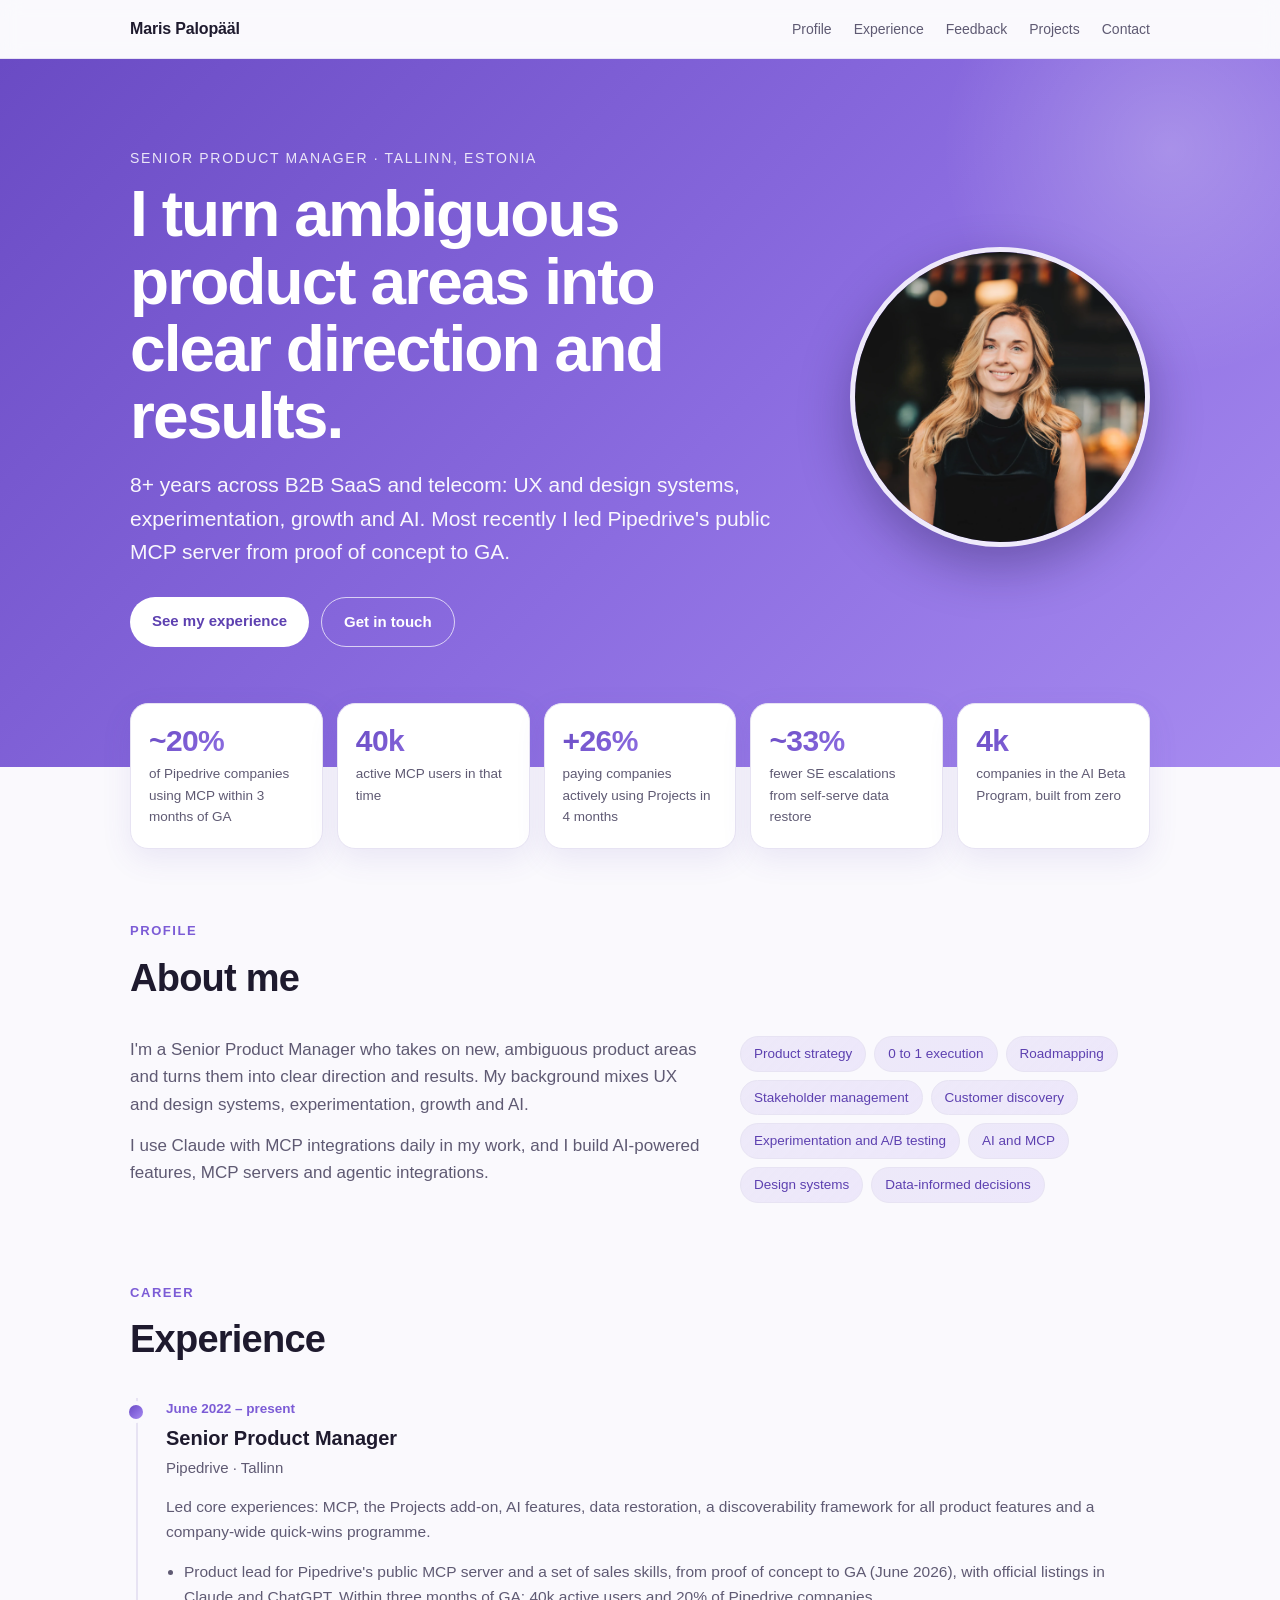
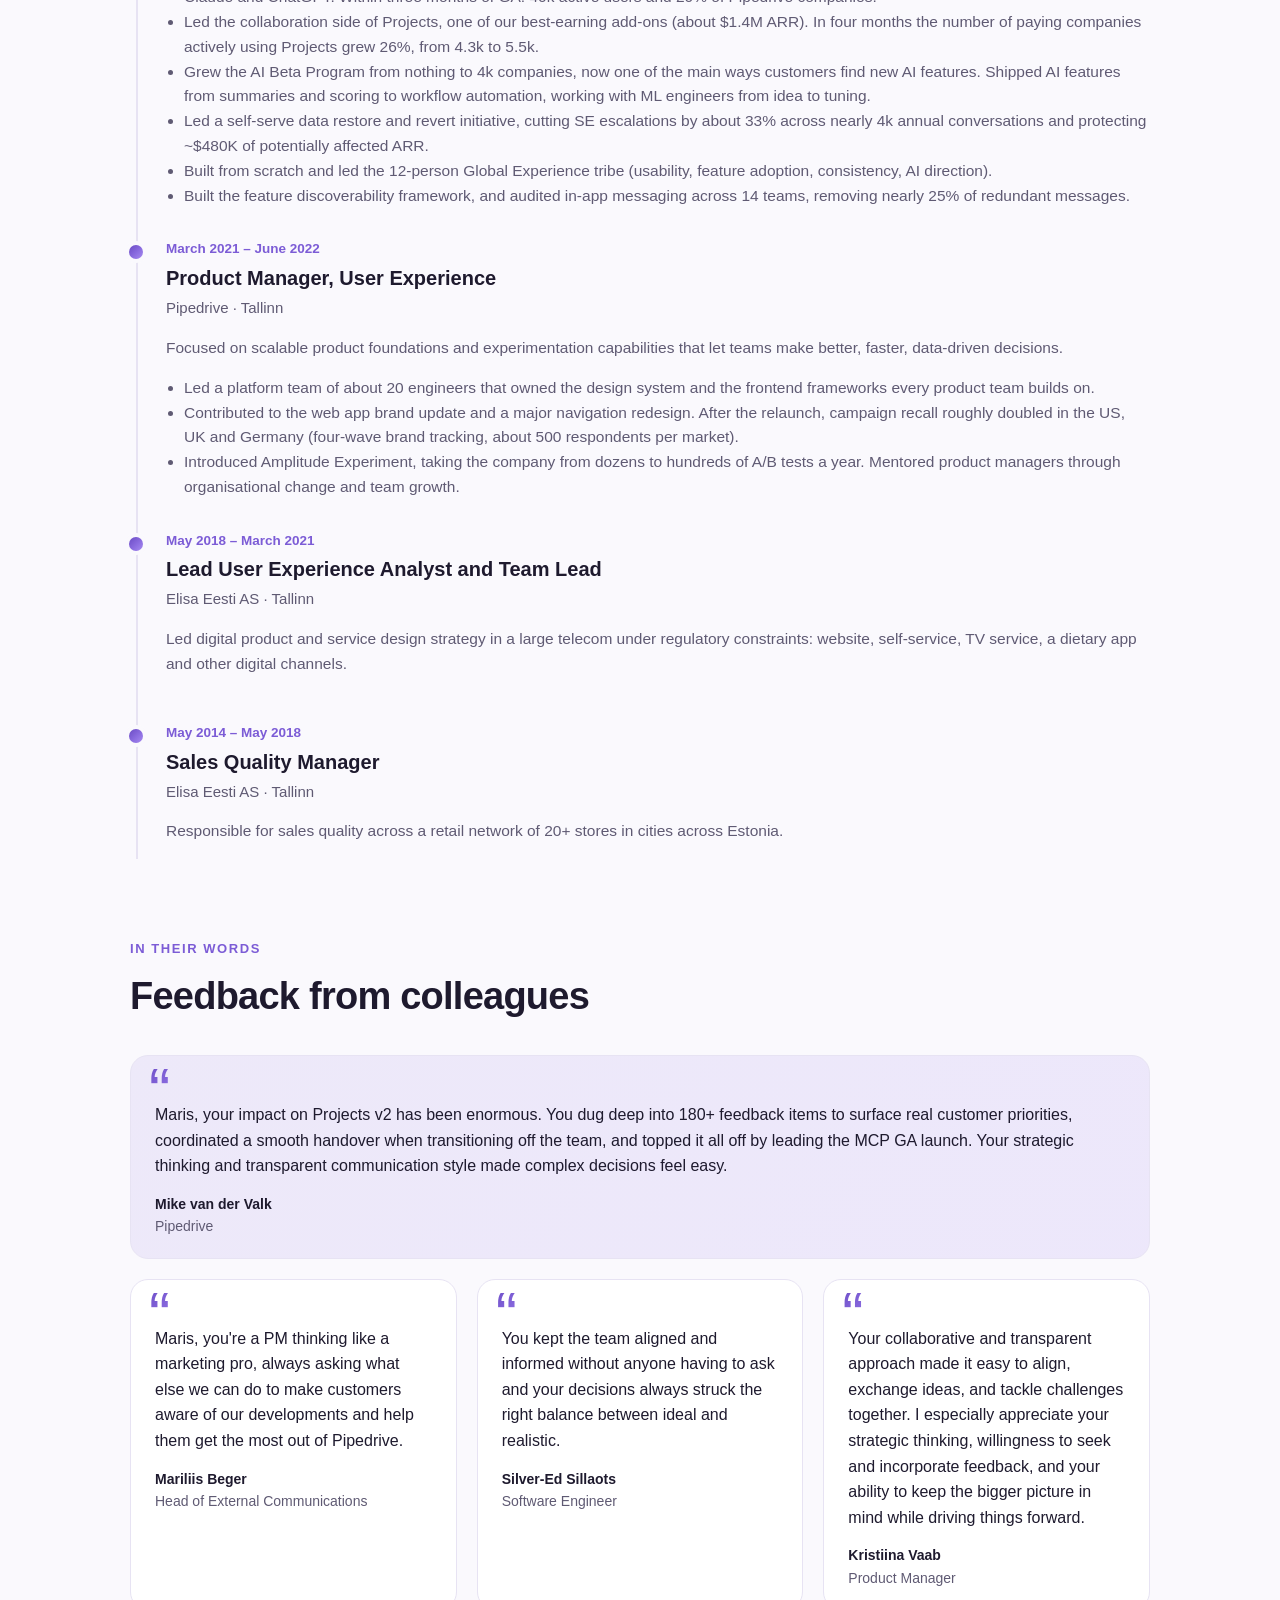
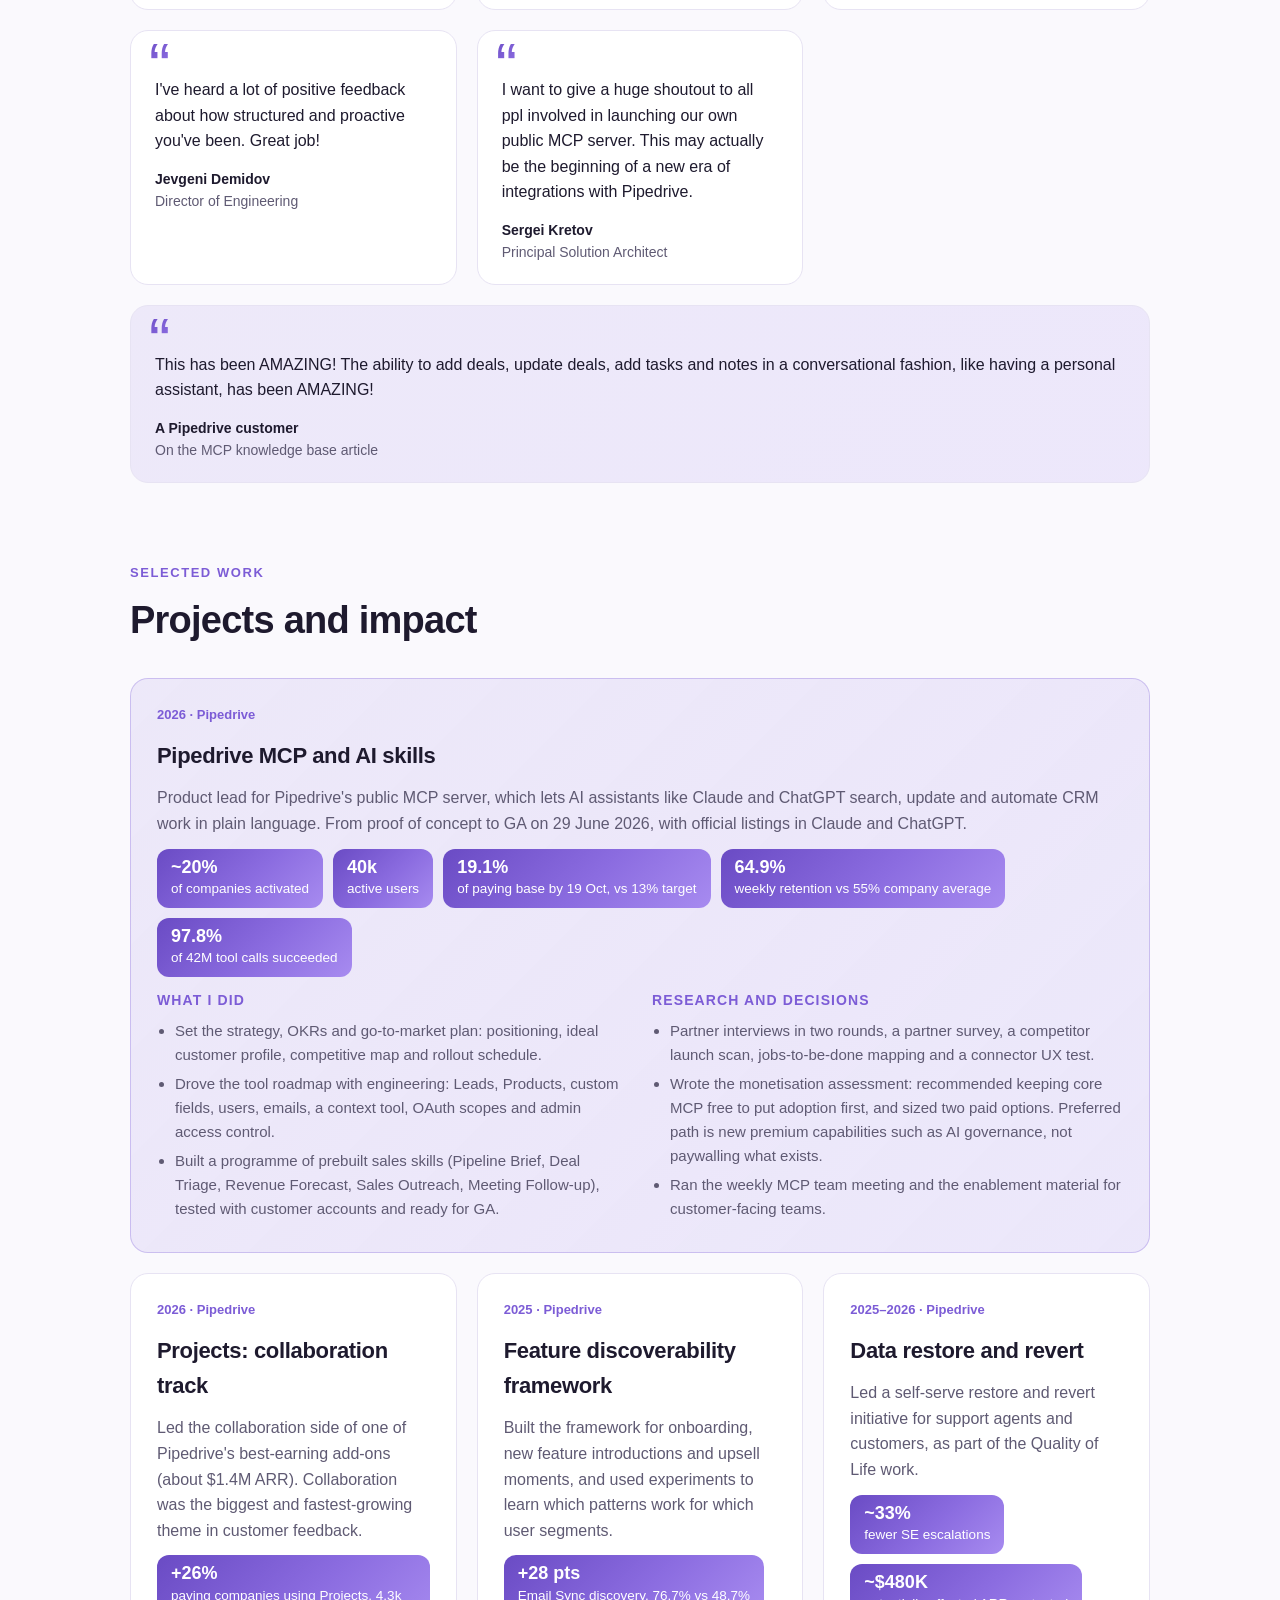
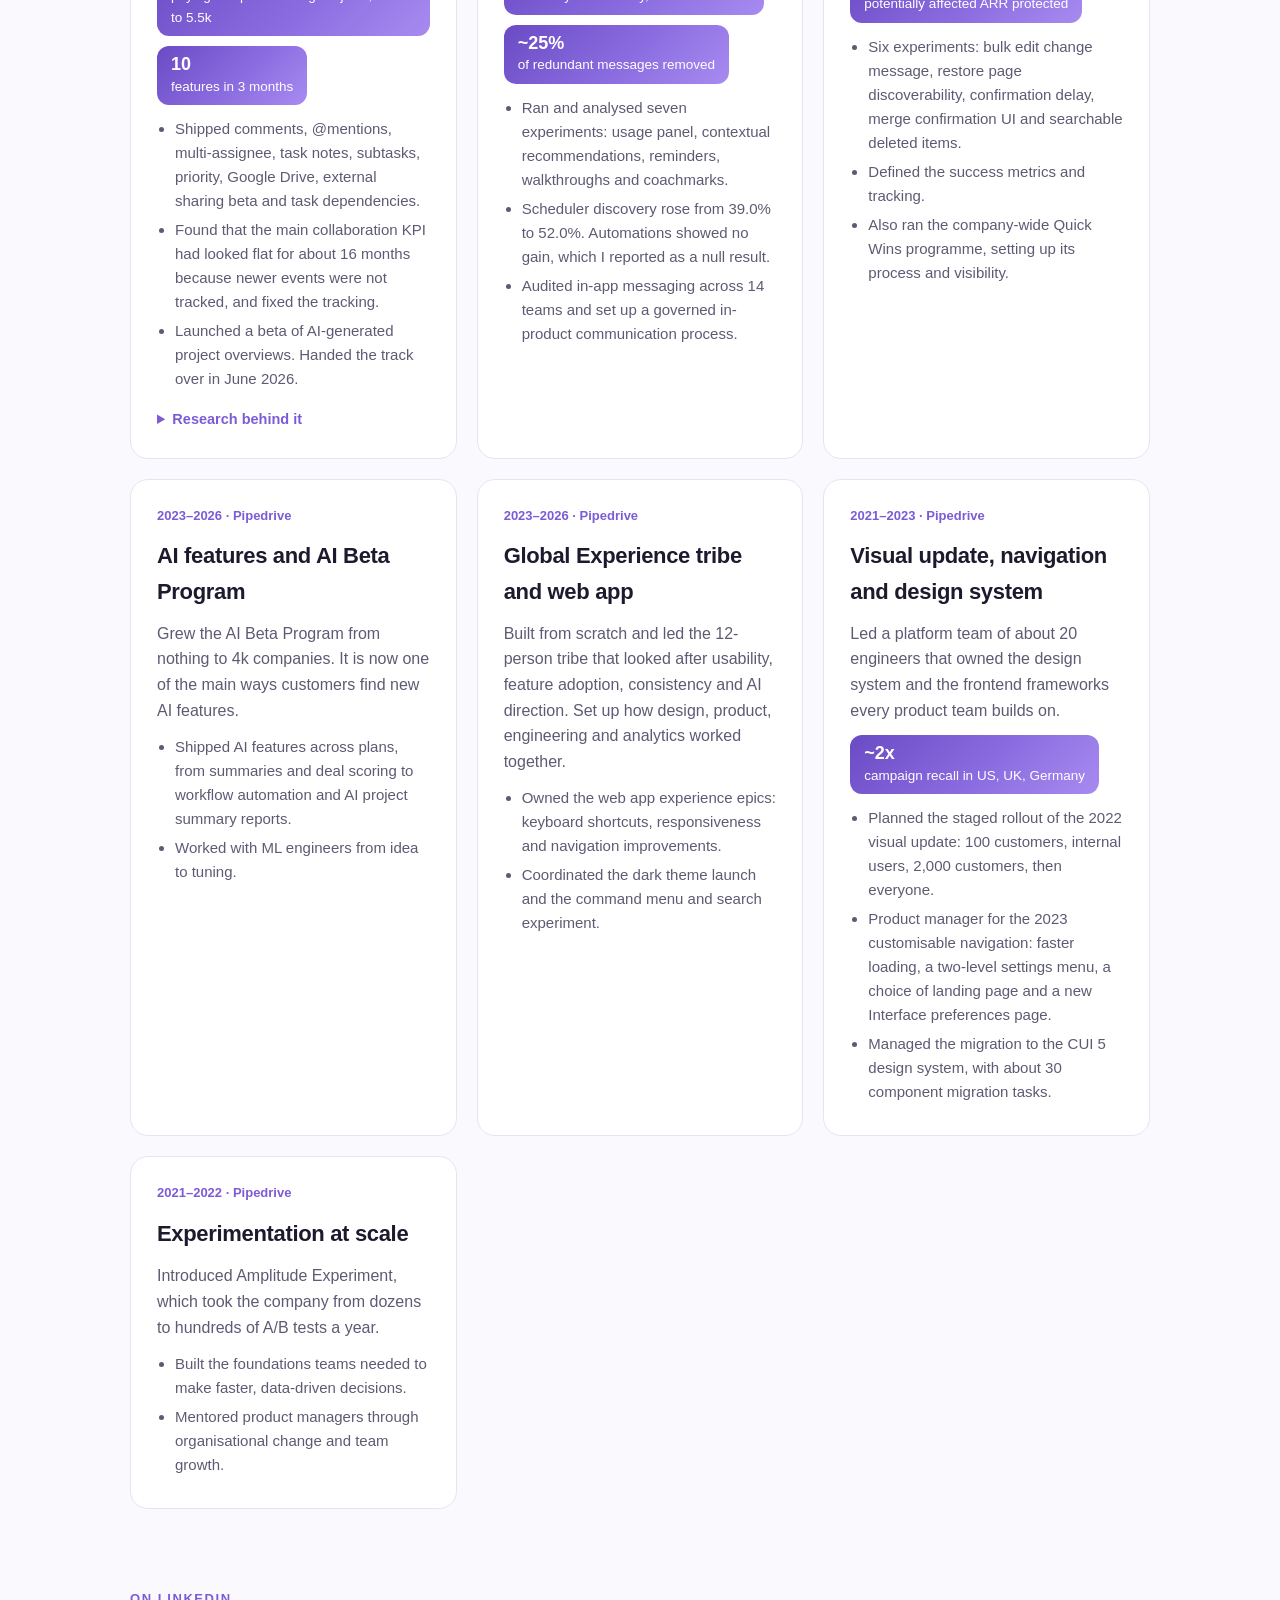
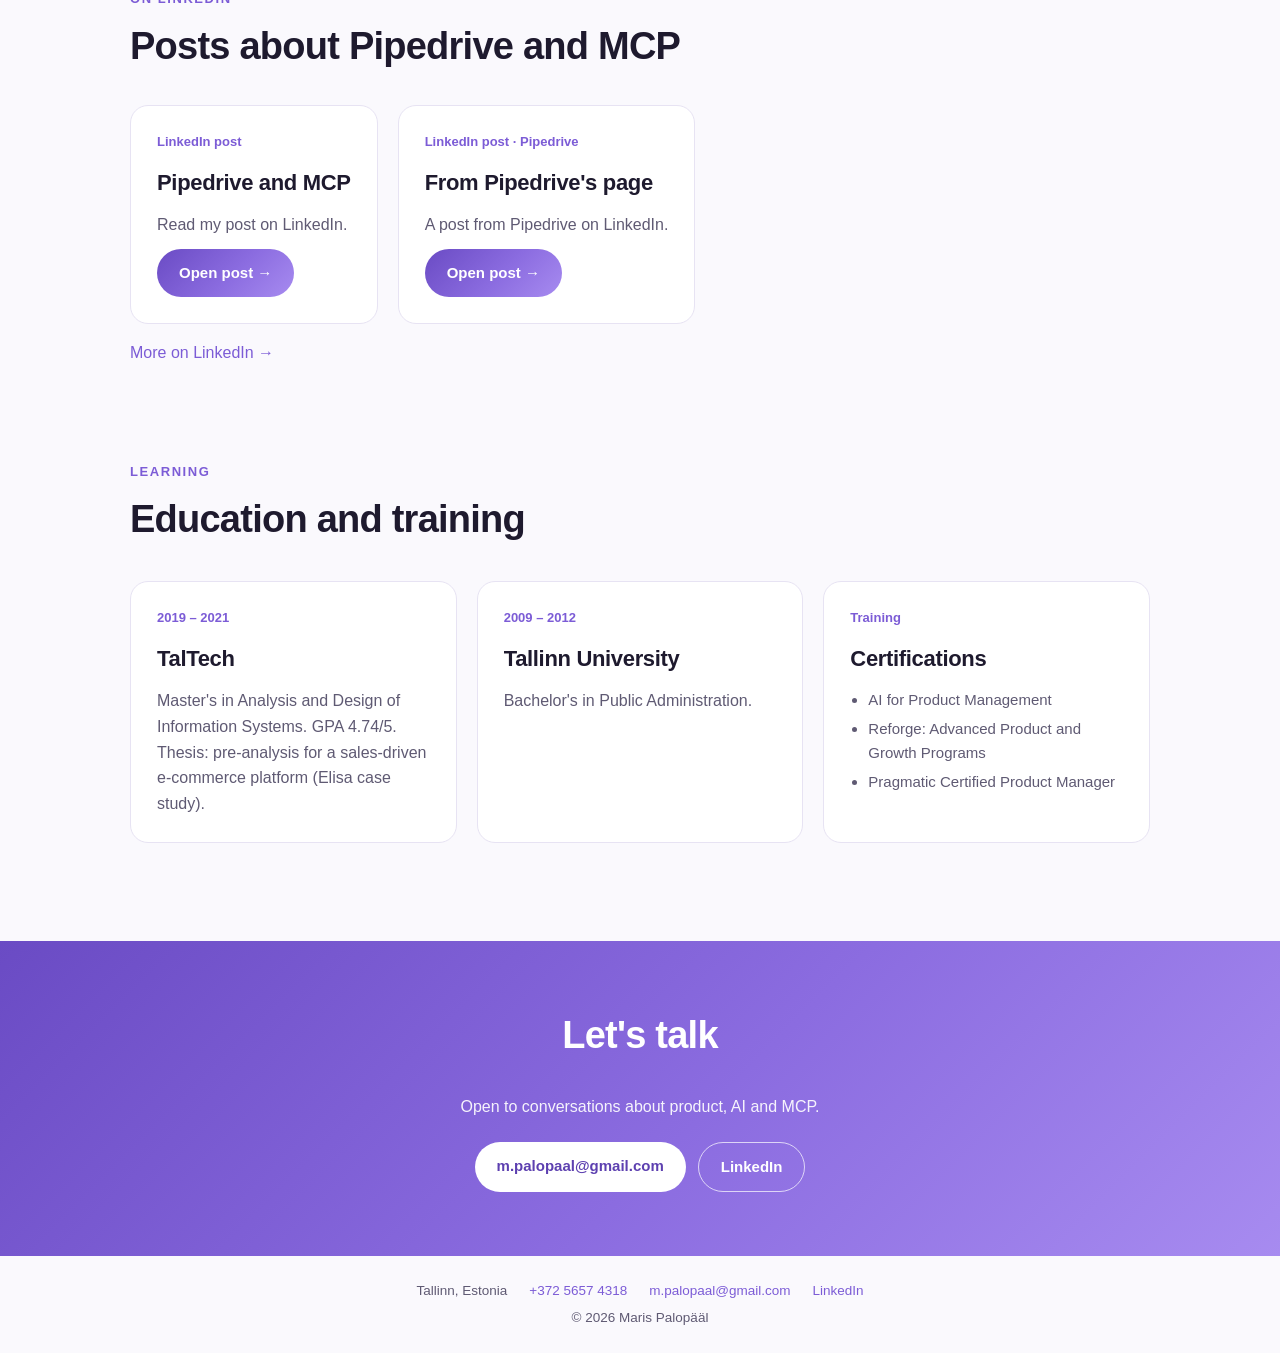
==== index.html @ 7db76340 "Add Pipedrive LinkedIn post card Co-Authored-By: Claude Sonnet 5.5 <noreply@anthropic.com>" ====
<!doctype html>
<html lang="en">
<head>
<meta charset="utf-8">
<meta name="viewport" content="width=device-width, initial-scale=1">
<title>Maris Palopääl · Senior Product Manager</title>
<meta name="description" content="Senior Product Manager with 8+ years in B2B SaaS and telecom. Led Pipedrive's public MCP server from proof of concept to GA.">
<link rel="stylesheet" href="styles.css">
</head>
<body>

<nav class="nav">
  <div class="wrap">
    <a class="brand" href="#top">Maris Palopääl</a>
    <ul>
      <li><a href="#profile">Profile</a></li>
      <li><a href="#experience">Experience</a></li>
      <li><a href="#feedback">Feedback</a></li>
      <li><a href="#projects">Projects</a></li>
      <li><a href="#contact">Contact</a></li>
    </ul>
  </div>
</nav>

<header class="hero" id="top">
  <div class="wrap hero-grid">
    <div>
      <div class="eyebrow">Senior Product Manager · Tallinn, Estonia</div>
      <h1>I turn ambiguous product areas into clear direction and results.</h1>
      <p class="lead">8+ years across B2B SaaS and telecom: UX and design systems, experimentation, growth and AI. Most recently I led Pipedrive's public MCP server from proof of concept to GA.</p>
      <div class="btns">
        <a class="btn" href="#experience">See my experience</a>
        <a class="btn ghost" href="#contact">Get in touch</a>
      </div>
    </div>
    <img class="portrait" src="assets/maris.webp" alt="Portrait of Maris Palopääl" width="300" height="300">
  </div>
</header>

<main class="wrap">

  <div class="stats">
    <div class="stat"><b>~20%</b><span>of Pipedrive companies using MCP within 3 months of GA</span></div>
    <div class="stat"><b>40k</b><span>active MCP users in that time</span></div>
    <div class="stat"><b>+26%</b><span>paying companies actively using Projects in 4 months</span></div>
    <div class="stat"><b>~33%</b><span>fewer SE escalations from self-serve data restore</span></div>
    <div class="stat"><b>4k</b><span>companies in the AI Beta Program, built from zero</span></div>
  </div>





  <section id="profile">
    <div class="kicker">Profile</div>
    <h2>About me</h2>
    <div class="about">
      <div>
        <p>I'm a Senior Product Manager who takes on new, ambiguous product areas and turns them into clear direction and results. My background mixes UX and design systems, experimentation, growth and AI.</p>
        <p>I use Claude with MCP integrations daily in my work, and I build AI-powered features, MCP servers and agentic integrations.</p>
      </div>
      <div class="chips">
        <span class="chip">Product strategy</span>
        <span class="chip">0 to 1 execution</span>
        <span class="chip">Roadmapping</span>
        <span class="chip">Stakeholder management</span>
        <span class="chip">Customer discovery</span>
        <span class="chip">Experimentation and A/B testing</span>
        <span class="chip">AI and MCP</span>
        <span class="chip">Design systems</span>
        <span class="chip">Data-informed decisions</span>
      </div>
    </div>
  </section>

  <section id="experience">
    <div class="kicker">Career</div>
    <h2>Experience</h2>
    <div class="timeline">

      <div class="job">
        <div class="when">June 2022 – present</div>
        <h3>Senior Product Manager</h3>
        <div class="org">Pipedrive · Tallinn</div>
        <p>Led core experiences: MCP, the Projects add-on, AI features, data restoration, a discoverability framework for all product features and a company-wide quick-wins programme.</p>
        <ul>
          <li>Product lead for Pipedrive's public MCP server and a set of sales skills, from proof of concept to GA (June 2026), with official listings in Claude and ChatGPT. Within three months of GA: 40k active users and 20% of Pipedrive companies.</li>
          <li>Led the collaboration side of Projects, one of our best-earning add-ons (about $1.4M ARR). In four months the number of paying companies actively using Projects grew 26%, from 4.3k to 5.5k.</li>
          <li>Grew the AI Beta Program from nothing to 4k companies, now one of the main ways customers find new AI features. Shipped AI features from summaries and scoring to workflow automation, working with ML engineers from idea to tuning.</li>
          <li>Led a self-serve data restore and revert initiative, cutting SE escalations by about 33% across nearly 4k annual conversations and protecting ~$480K of potentially affected ARR.</li>
          <li>Built from scratch and led the 12-person Global Experience tribe (usability, feature adoption, consistency, AI direction).</li>
          <li>Built the feature discoverability framework, and audited in-app messaging across 14 teams, removing nearly 25% of redundant messages.</li>
        </ul>
      </div>

      <div class="job">
        <div class="when">March 2021 – June 2022</div>
        <h3>Product Manager, User Experience</h3>
        <div class="org">Pipedrive · Tallinn</div>
        <p>Focused on scalable product foundations and experimentation capabilities that let teams make better, faster, data-driven decisions.</p>
        <ul>
          <li>Led a platform team of about 20 engineers that owned the design system and the frontend frameworks every product team builds on.</li>
          <li>Contributed to the web app brand update and a major navigation redesign. After the relaunch, campaign recall roughly doubled in the US, UK and Germany (four-wave brand tracking, about 500 respondents per market).</li>
          <li>Introduced Amplitude Experiment, taking the company from dozens to hundreds of A/B tests a year. Mentored product managers through organisational change and team growth.</li>
        </ul>
      </div>

      <div class="job">
        <div class="when">May 2018 – March 2021</div>
        <h3>Lead User Experience Analyst and Team Lead</h3>
        <div class="org">Elisa Eesti AS · Tallinn</div>
        <p>Led digital product and service design strategy in a large telecom under regulatory constraints: website, self-service, TV service, a dietary app and other digital channels.</p>
      </div>

      <div class="job">
        <div class="when">May 2014 – May 2018</div>
        <h3>Sales Quality Manager</h3>
        <div class="org">Elisa Eesti AS · Tallinn</div>
        <p>Responsible for sales quality across a retail network of 20+ stores in cities across Estonia.</p>
      </div>

    </div>
  </section>

  <section id="feedback">
    <div class="kicker">In their words</div>
    <h2>Feedback from colleagues</h2>
    <div class="quotes">

      <blockquote class="wide">
        <p>Maris, your impact on Projects v2 has been enormous. You dug deep into 180+ feedback items to surface real customer priorities, coordinated a smooth handover when transitioning off the team, and topped it all off by leading the MCP GA launch. Your strategic thinking and transparent communication style made complex decisions feel easy.</p>
        <footer><b>Mike van der Valk</b>Pipedrive</footer>
      </blockquote>

      <blockquote>
        <p>Maris, you're a PM thinking like a marketing pro, always asking what else we can do to make customers aware of our developments and help them get the most out of Pipedrive.</p>
        <footer><b>Mariliis Beger</b>Head of External Communications</footer>
      </blockquote>

      <blockquote>
        <p>You kept the team aligned and informed without anyone having to ask and your decisions always struck the right balance between ideal and realistic.</p>
        <footer><b>Silver-Ed Sillaots</b>Software Engineer</footer>
      </blockquote>

      <blockquote>
        <p>Your collaborative and transparent approach made it easy to align, exchange ideas, and tackle challenges together. I especially appreciate your strategic thinking, willingness to seek and incorporate feedback, and your ability to keep the bigger picture in mind while driving things forward.</p>
        <footer><b>Kristiina Vaab</b>Product Manager</footer>
      </blockquote>

      <blockquote>
        <p>I've heard a lot of positive feedback about how structured and proactive you've been. Great job!</p>
        <footer><b>Jevgeni Demidov</b>Director of Engineering</footer>
      </blockquote>

      <blockquote>
        <p>I want to give a huge shoutout to all ppl involved in launching our own public MCP server. This may actually be the beginning of a new era of integrations with Pipedrive.</p>
        <footer><b>Sergei Kretov</b>Principal Solution Architect</footer>
      </blockquote>

      <blockquote class="wide">
        <p>This has been AMAZING! The ability to add deals, update deals, add tasks and notes in a conversational fashion, like having a personal assistant, has been AMAZING!</p>
        <footer><b>A Pipedrive customer</b>On the MCP knowledge base article</footer>
      </blockquote>

    </div>
  </section>

  <section id="projects">
    <div class="kicker">Selected work</div>
    <h2>Projects and impact</h2>

    <div class="grid">

      <article class="card featured">
        <div class="meta">2026 · Pipedrive</div>
        <h3>Pipedrive MCP and AI skills</h3>
        <p>Product lead for Pipedrive's public MCP server, which lets AI assistants like Claude and ChatGPT search, update and automate CRM work in plain language. From proof of concept to GA on 29 June 2026, with official listings in Claude and ChatGPT.</p>
        <div class="metrics">
          <div class="metric"><b>~20%</b>of companies activated</div>
          <div class="metric"><b>40k</b>active users</div>
          <div class="metric"><b>19.1%</b>of paying base by 19 Oct, vs 13% target</div>
          <div class="metric"><b>64.9%</b>weekly retention vs 55% company average</div>
          <div class="metric"><b>97.8%</b>of 42M tool calls succeeded</div>
        </div>
        <div class="cols">
          <div>
            <h4>What I did</h4>
            <ul>
              <li>Set the strategy, OKRs and go-to-market plan: positioning, ideal customer profile, competitive map and rollout schedule.</li>
              <li>Drove the tool roadmap with engineering: Leads, Products, custom fields, users, emails, a context tool, OAuth scopes and admin access control.</li>
              <li>Built a programme of prebuilt sales skills (Pipeline Brief, Deal Triage, Revenue Forecast, Sales Outreach, Meeting Follow-up), tested with customer accounts and ready for GA.</li>
            </ul>
          </div>
          <div>
            <h4>Research and decisions</h4>
            <ul>
              <li>Partner interviews in two rounds, a partner survey, a competitor launch scan, jobs-to-be-done mapping and a connector UX test.</li>
              <li>Wrote the monetisation assessment: recommended keeping core MCP free to put adoption first, and sized two paid options. Preferred path is new premium capabilities such as AI governance, not paywalling what exists.</li>
              <li>Ran the weekly MCP team meeting and the enablement material for customer-facing teams.</li>
            </ul>
          </div>
        </div>
      </article>

      <article class="card">
        <div class="meta">2026 · Pipedrive</div>
        <h3>Projects: collaboration track</h3>
        <p>Led the collaboration side of one of Pipedrive's best-earning add-ons (about $1.4M ARR). Collaboration was the biggest and fastest-growing theme in customer feedback.</p>
        <div class="metrics">
          <div class="metric"><b>+26%</b>paying companies using Projects, 4.3k to 5.5k</div>
          <div class="metric"><b>10</b>features in 3 months</div>
        </div>
        <ul>
          <li>Shipped comments, @mentions, multi-assignee, task notes, subtasks, priority, Google Drive, external sharing beta and task dependencies.</li>
          <li>Found that the main collaboration KPI had looked flat for about 16 months because newer events were not tracked, and fixed the tracking.</li>
          <li>Launched a beta of AI-generated project overviews. Handed the track over in June 2026.</li>
        </ul>
        <details>
          <summary>Research behind it</summary>
          <ul>
            <li>Dug into 180+ customer feedback items to surface real priorities.</li>
            <li>External sharing survey, task efficiency analysis from voice of customer and data, and an active-user profile with three-month trends.</li>
          </ul>
        </details>
      </article>

      <article class="card">
        <div class="meta">2025 · Pipedrive</div>
        <h3>Feature discoverability framework</h3>
        <p>Built the framework for onboarding, new feature introductions and upsell moments, and used experiments to learn which patterns work for which user segments.</p>
        <div class="metrics">
          <div class="metric"><b>+28 pts</b>Email Sync discovery, 76.7% vs 48.7%</div>
          <div class="metric"><b>~25%</b>of redundant messages removed</div>
        </div>
        <ul>
          <li>Ran and analysed seven experiments: usage panel, contextual recommendations, reminders, walkthroughs and coachmarks.</li>
          <li>Scheduler discovery rose from 39.0% to 52.0%. Automations showed no gain, which I reported as a null result.</li>
          <li>Audited in-app messaging across 14 teams and set up a governed in-product communication process.</li>
        </ul>
      </article>

      <article class="card">
        <div class="meta">2025–2026 · Pipedrive</div>
        <h3>Data restore and revert</h3>
        <p>Led a self-serve restore and revert initiative for support agents and customers, as part of the Quality of Life work.</p>
        <div class="metrics">
          <div class="metric"><b>~33%</b>fewer SE escalations</div>
          <div class="metric"><b>~$480K</b>potentially affected ARR protected</div>
        </div>
        <ul>
          <li>Six experiments: bulk edit change message, restore page discoverability, confirmation delay, merge confirmation UI and searchable deleted items.</li>
          <li>Defined the success metrics and tracking.</li>
          <li>Also ran the company-wide Quick Wins programme, setting up its process and visibility.</li>
        </ul>
      </article>

      <article class="card">
        <div class="meta">2023–2026 · Pipedrive</div>
        <h3>AI features and AI Beta Program</h3>
        <p>Grew the AI Beta Program from nothing to 4k companies. It is now one of the main ways customers find new AI features.</p>
        <ul>
          <li>Shipped AI features across plans, from summaries and deal scoring to workflow automation and AI project summary reports.</li>
          <li>Worked with ML engineers from idea to tuning.</li>
        </ul>
      </article>

      <article class="card">
        <div class="meta">2023–2026 · Pipedrive</div>
        <h3>Global Experience tribe and web app</h3>
        <p>Built from scratch and led the 12-person tribe that looked after usability, feature adoption, consistency and AI direction. Set up how design, product, engineering and analytics worked together.</p>
        <ul>
          <li>Owned the web app experience epics: keyboard shortcuts, responsiveness and navigation improvements.</li>
          <li>Coordinated the dark theme launch and the command menu and search experiment.</li>
        </ul>
      </article>

      <article class="card">
        <div class="meta">2021–2023 · Pipedrive</div>
        <h3>Visual update, navigation and design system</h3>
        <p>Led a platform team of about 20 engineers that owned the design system and the frontend frameworks every product team builds on.</p>
        <div class="metrics">
          <div class="metric"><b>~2x</b>campaign recall in US, UK, Germany</div>
        </div>
        <ul>
          <li>Planned the staged rollout of the 2022 visual update: 100 customers, internal users, 2,000 customers, then everyone.</li>
          <li>Product manager for the 2023 customisable navigation: faster loading, a two-level settings menu, a choice of landing page and a new Interface preferences page.</li>
          <li>Managed the migration to the CUI 5 design system, with about 30 component migration tasks.</li>
        </ul>
      </article>

      <article class="card">
        <div class="meta">2021–2022 · Pipedrive</div>
        <h3>Experimentation at scale</h3>
        <p>Introduced Amplitude Experiment, which took the company from dozens to hundreds of A/B tests a year.</p>
        <ul>
          <li>Built the foundations teams needed to make faster, data-driven decisions.</li>
          <li>Mentored product managers through organisational change and team growth.</li>
        </ul>
      </article>

    </div>
  </section>

  <section id="posts">
    <div class="kicker">On LinkedIn</div>
    <h2>Posts about Pipedrive and MCP</h2>
    <div class="posts">
      <article class="card">
        <div class="meta">LinkedIn post</div>
        <h3>Pipedrive and MCP</h3>
        <p>Read my post on LinkedIn.</p>
        <a class="btn solid" href="https://www.linkedin.com/feed/update/urn:li:ugcPost:7477693776992391169/" target="_blank" rel="noopener">Open post →</a>
      </article>
      <article class="card">
        <div class="meta">LinkedIn post · Pipedrive</div>
        <h3>From Pipedrive's page</h3>
        <p>A post from Pipedrive on LinkedIn.</p>
        <a class="btn solid" href="https://www.linkedin.com/posts/pipedrive_activity-7485250281727987713-tfmo" target="_blank" rel="noopener">Open post →</a>
      </article>
    </div>
    <p><a href="https://www.linkedin.com/in/maris-palop%C3%A4%C3%A4l-7a1974b2/" target="_blank" rel="noopener">More on LinkedIn →</a></p>
  </section>

  <section id="education">
    <div class="kicker">Learning</div>
    <h2>Education and training</h2>
    <div class="edu" style="margin-top:32px">
      <article class="card">
        <div class="meta">2019 – 2021</div>
        <h3>TalTech</h3>
        <p>Master's in Analysis and Design of Information Systems. GPA 4.74/5. Thesis: pre-analysis for a sales-driven e-commerce platform (Elisa case study).</p>
      </article>
      <article class="card">
        <div class="meta">2009 – 2012</div>
        <h3>Tallinn University</h3>
        <p>Bachelor's in Public Administration.</p>
      </article>
      <article class="card">
        <div class="meta">Training</div>
        <h3>Certifications</h3>
        <ul>
          <li>AI for Product Management</li>
          <li>Reforge: Advanced Product and Growth Programs</li>
          <li>Pragmatic Certified Product Manager</li>
        </ul>
      </article>
    </div>
  </section>

</main>

<section class="contact" id="contact">
  <div class="wrap">
    <h2>Let's talk</h2>
    <p>Open to conversations about product, AI and MCP.</p>
    <div class="btns" style="justify-content:center">
      <a class="btn" href="mailto:m.palopaal@gmail.com">m.palopaal@gmail.com</a>
      <a class="btn ghost" href="https://www.linkedin.com/in/maris-palop%C3%A4%C3%A4l-7a1974b2/" target="_blank" rel="noopener">LinkedIn</a>
    </div>
  </div>
</section>

<footer class="foot">
  <div class="wrap">
    <div class="foot-links">
      <span>Tallinn, Estonia</span>
      <a href="tel:+37256574318">+372 5657 4318</a>
      <a href="mailto:m.palopaal@gmail.com">m.palopaal@gmail.com</a>
      <a href="https://www.linkedin.com/in/maris-palop%C3%A4%C3%A4l-7a1974b2/" target="_blank" rel="noopener">LinkedIn</a>
    </div>
    <div>© 2026 Maris Palopääl</div>
  </div>
</footer>

</body>
</html>
---- styles.css ----
:root {
  --purple: #7c5cd6;
  --purple-deep: #5d40b0;
  --purple-light: #a58cee;
  --ink: #1e1a2e;
  --muted: #5f5a73;
  --bg: #faf9fd;
  --card: #ffffff;
  --line: #e7e3f3;
  --grad: linear-gradient(135deg, #6a4bc4 0%, #8b6ce0 55%, #a78bf0 100%);
  --grad-soft: linear-gradient(135deg, rgba(124, 92, 214, 0.1), rgba(167, 139, 240, 0.16));
  --radius: 18px;
  --max: 1060px;
}

@media (prefers-color-scheme: dark) {
  :root {
    --ink: #f1eefc;
    --muted: #b4aecb;
    --bg: #15121f;
    --card: #1e1a2e;
    --line: #2f2946;
    --grad-soft: linear-gradient(135deg, rgba(124, 92, 214, 0.22), rgba(167, 139, 240, 0.12));
  }
}

* { box-sizing: border-box; }
html { scroll-behavior: smooth; }
body {
  margin: 0;
  background: var(--bg);
  color: var(--ink);
  font-family: -apple-system, BlinkMacSystemFont, "Inter", "Segoe UI", Roboto, sans-serif;
  line-height: 1.6;
  -webkit-font-smoothing: antialiased;
}
a { color: var(--purple); text-decoration: none; }
a:hover { text-decoration: underline; }
.wrap { max-width: var(--max); margin: 0 auto; padding: 0 20px; }

/* Nav */
.nav {
  position: sticky; top: 0; z-index: 10;
  background: color-mix(in srgb, var(--bg) 85%, transparent);
  backdrop-filter: blur(10px);
  border-bottom: 1px solid var(--line);
}
.nav .wrap { display: flex; align-items: center; justify-content: space-between; height: 58px; }
.nav .brand { font-weight: 700; letter-spacing: -0.01em; color: var(--ink); }
.nav ul { display: flex; gap: 22px; list-style: none; margin: 0; padding: 0; }
.nav ul a { color: var(--muted); font-size: 14px; font-weight: 500; }
.nav ul a:hover { color: var(--purple); text-decoration: none; }

/* Hero */
.hero {
  background: var(--grad);
  color: #fff;
  padding: 88px 0 120px;
  position: relative;
  overflow: hidden;
}
.hero::after {
  content: "";
  position: absolute; right: -120px; top: -140px;
  width: 460px; height: 460px; border-radius: 50%;
  background: radial-gradient(circle, rgba(255,255,255,0.22), transparent 70%);
}
.hero-grid { display: grid; grid-template-columns: 1fr 300px; gap: 48px; align-items: center; position: relative; z-index: 1; }
.portrait {
  width: 300px; height: 300px; border-radius: 50%;
  object-fit: cover; object-position: 50% 28%;
  border: 5px solid rgba(255,255,255,0.85);
  box-shadow: 0 20px 50px rgba(30, 20, 70, 0.35);
}
@media (max-width: 760px) {
  .hero-grid { grid-template-columns: 1fr; gap: 28px; }
  .portrait { order: -1; width: 160px; height: 160px; }
}
.hero .eyebrow { font-size: 14px; letter-spacing: 0.12em; text-transform: uppercase; opacity: 0.85; }
.hero h1 { font-size: clamp(38px, 6vw, 64px); line-height: 1.05; margin: 12px 0 18px; letter-spacing: -0.03em; }
.hero p.lead { font-size: clamp(17px, 2vw, 21px); max-width: 680px; opacity: 0.95; margin: 0 0 28px; }
.btns { display: flex; flex-wrap: wrap; gap: 12px; }
.btn {
  display: inline-block; padding: 12px 22px; border-radius: 999px;
  font-weight: 600; font-size: 15px;
  background: #fff; color: var(--purple-deep);
}
.btn:hover { text-decoration: none; transform: translateY(-1px); }
.btn.ghost { background: transparent; color: #fff; border: 1.5px solid rgba(255,255,255,0.7); }

/* Stats */
.stats {
  margin-top: -64px; position: relative; z-index: 2;
  display: grid; grid-template-columns: repeat(auto-fit, minmax(160px, 1fr)); gap: 14px;
}
.stat {
  background: var(--card); border: 1px solid var(--line); border-radius: var(--radius);
  padding: 20px 18px; box-shadow: 0 10px 30px rgba(93, 64, 176, 0.1);
}
.stat b {
  display: block; font-size: 30px; line-height: 1.1; letter-spacing: -0.02em;
  background: var(--grad); -webkit-background-clip: text; background-clip: text; color: transparent;
}
.stat span { font-size: 13.5px; color: var(--muted); display: block; margin-top: 6px; }

/* Sections */
section { padding: 72px 0 8px; }
.kicker { font-size: 13px; letter-spacing: 0.12em; text-transform: uppercase; color: var(--purple); font-weight: 700; }
h2 { font-size: clamp(28px, 4vw, 38px); letter-spacing: -0.02em; margin: 6px 0 28px; }
.about { display: grid; grid-template-columns: 1.4fr 1fr; gap: 36px; align-items: start; }
.about p { margin: 0 0 14px; color: var(--muted); font-size: 17px; }
.chips { display: flex; flex-wrap: wrap; gap: 8px; }
.chip {
  padding: 6px 13px; border-radius: 999px; font-size: 13.5px; font-weight: 500;
  background: var(--grad-soft); color: var(--purple-deep); border: 1px solid var(--line);
}
@media (prefers-color-scheme: dark) { .chip { color: var(--purple-light); } }

/* Project cards */
.grid { display: grid; grid-template-columns: repeat(auto-fit, minmax(310px, 1fr)); gap: 20px; }
.card {
  background: var(--card); border: 1px solid var(--line); border-radius: var(--radius);
  padding: 26px; display: flex; flex-direction: column; gap: 12px;
  transition: box-shadow .2s, transform .2s;
}
.card:hover { box-shadow: 0 14px 34px rgba(93, 64, 176, 0.14); transform: translateY(-2px); }
.card.featured { grid-column: 1 / -1; background: var(--grad-soft); border-color: rgba(124,92,214,0.3); }
.card .meta { font-size: 13px; color: var(--purple); font-weight: 600; }
.card h3 { margin: 0; font-size: 22px; letter-spacing: -0.015em; }
.card p { margin: 0; color: var(--muted); }
.card ul { margin: 0; padding-left: 18px; color: var(--muted); font-size: 15px; }
.card li { margin-bottom: 5px; }
.metrics { display: flex; flex-wrap: wrap; gap: 10px; }
.metric {
  background: var(--grad); color: #fff; border-radius: 12px; padding: 8px 14px; font-size: 13.5px;
}
.metric b { font-size: 18px; display: block; line-height: 1.2; }
.featured .cols { display: grid; grid-template-columns: 1fr 1fr; gap: 24px; }
.featured h4 { margin: 0 0 8px; font-size: 14px; text-transform: uppercase; letter-spacing: 0.08em; color: var(--purple); }
details summary { cursor: pointer; color: var(--purple); font-weight: 600; font-size: 14.5px; }
details[open] summary { margin-bottom: 8px; }

/* Timeline */
.timeline { border-left: 2px solid var(--line); margin-left: 6px; padding-left: 28px; display: grid; gap: 30px; }
.job { position: relative; }
.job::before {
  content: ""; position: absolute; left: -37px; top: 7px; width: 14px; height: 14px; border-radius: 50%;
  background: var(--grad); box-shadow: 0 0 0 4px var(--bg);
}
.job .when { font-size: 13.5px; color: var(--purple); font-weight: 600; }
.job h3 { margin: 2px 0 2px; font-size: 20px; }
.job .org { color: var(--muted); font-size: 15px; margin-bottom: 8px; }
.job p, .job li { color: var(--muted); font-size: 15.5px; }
.job ul { padding-left: 18px; margin: 8px 0 0; }

/* Feedback */
.quotes { display: grid; grid-template-columns: repeat(auto-fit, minmax(310px, 1fr)); gap: 20px; }
blockquote {
  margin: 0; background: var(--card); border: 1px solid var(--line); border-radius: var(--radius);
  padding: 24px 24px 20px; position: relative;
}
blockquote::before {
  content: "\201C"; position: absolute; top: 4px; left: 18px; font-size: 64px; line-height: 1;
  background: var(--grad); -webkit-background-clip: text; background-clip: text; color: transparent;
}
blockquote p { margin: 22px 0 14px; font-size: 16px; }
blockquote footer { font-size: 14px; color: var(--muted); }
blockquote footer b { color: var(--ink); display: block; }
blockquote.wide { grid-column: 1 / -1; background: var(--grad-soft); }

/* Posts */
.posts { display: flex; flex-wrap: wrap; gap: 20px; }
.posts .card { max-width: 420px; align-items: flex-start; }
.btn.solid { background: var(--grad); color: #fff; }

/* Education */
.edu { display: grid; grid-template-columns: repeat(auto-fit, minmax(280px, 1fr)); gap: 20px; }

/* Footer */
.contact {
  margin: 90px 0 0; background: var(--grad); color: #fff; padding: 64px 0; text-align: center;
}
.contact h2 { margin-top: 0; }
.contact p { opacity: 0.92; margin: 0 0 22px; }
.foot { text-align: center; font-size: 13.5px; color: var(--muted); padding: 24px 0; }
.foot-links { display: flex; flex-wrap: wrap; justify-content: center; gap: 8px 22px; margin-bottom: 6px; }

@media (max-width: 760px) {
  .about, .featured .cols { grid-template-columns: 1fr; }
  .nav ul { gap: 14px; }
  .nav ul li:nth-child(n+4) { display: none; }
  .hero { padding: 64px 0 100px; }
}
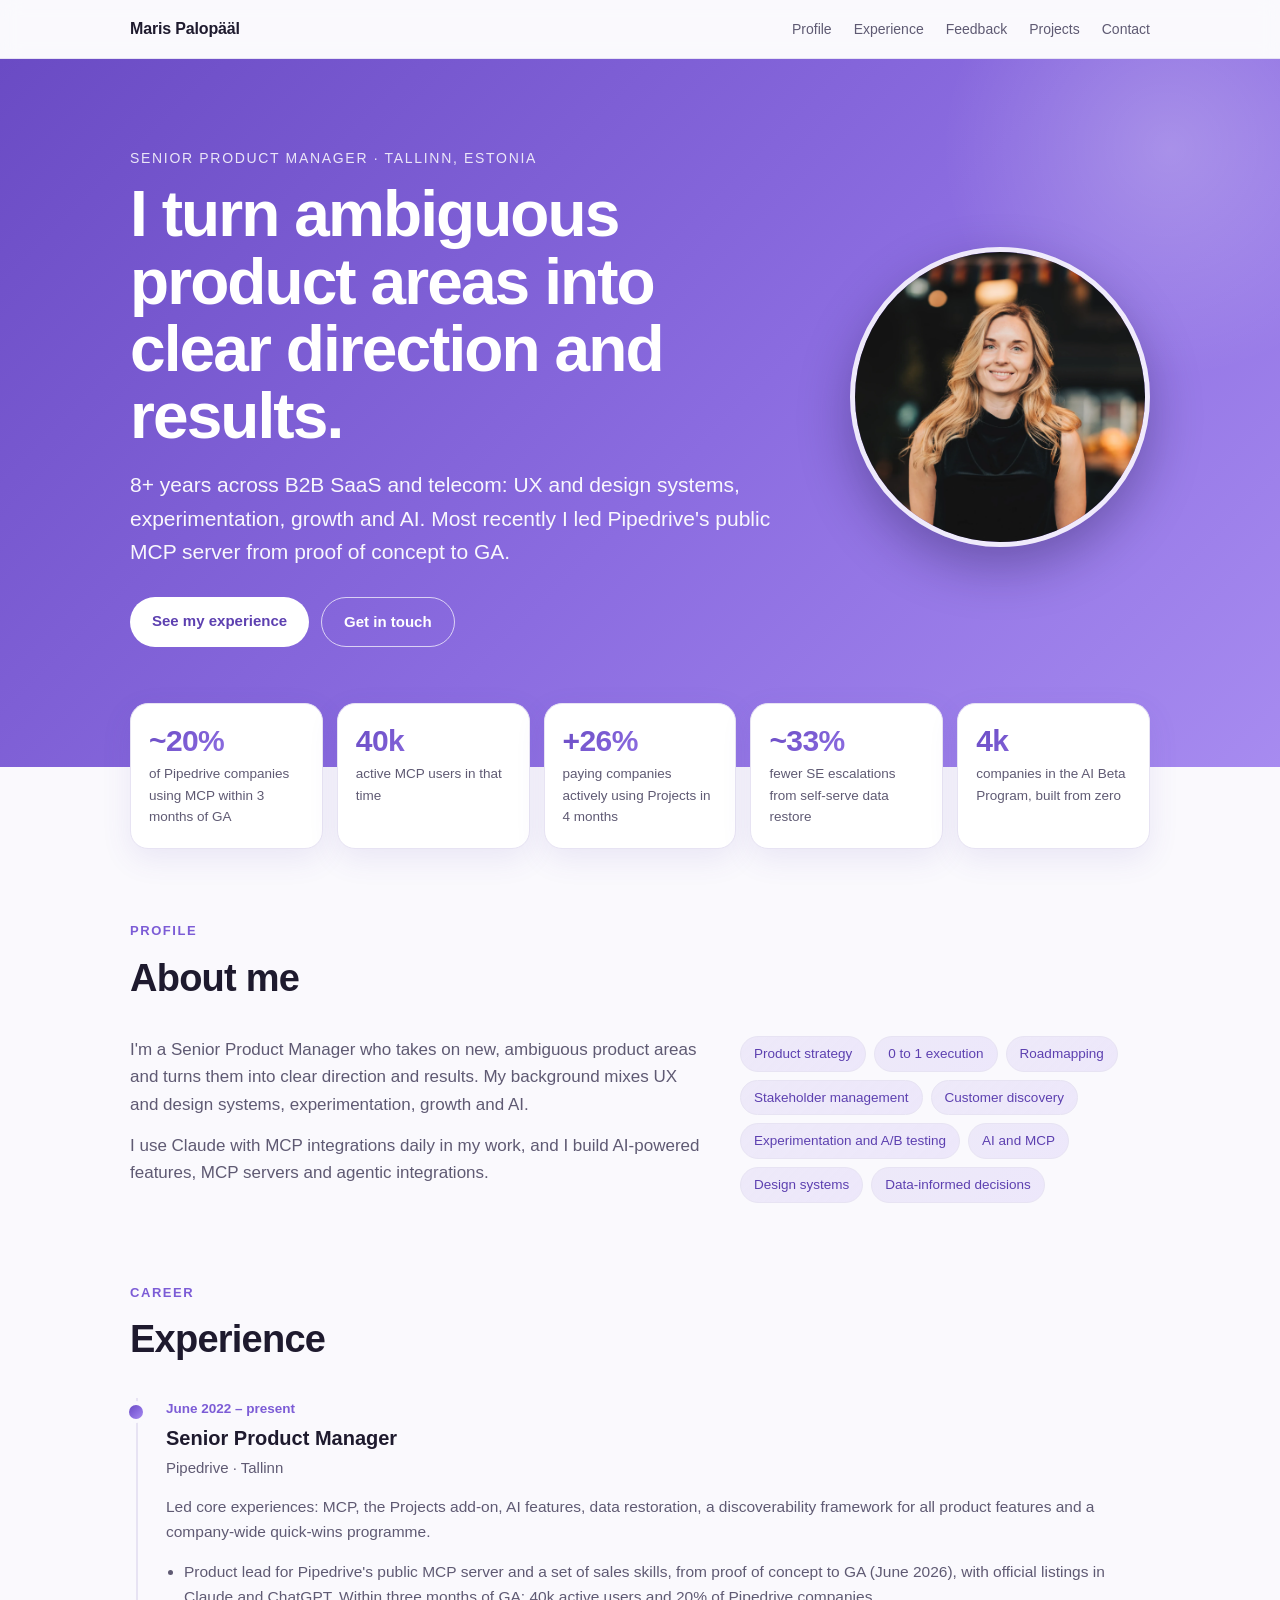
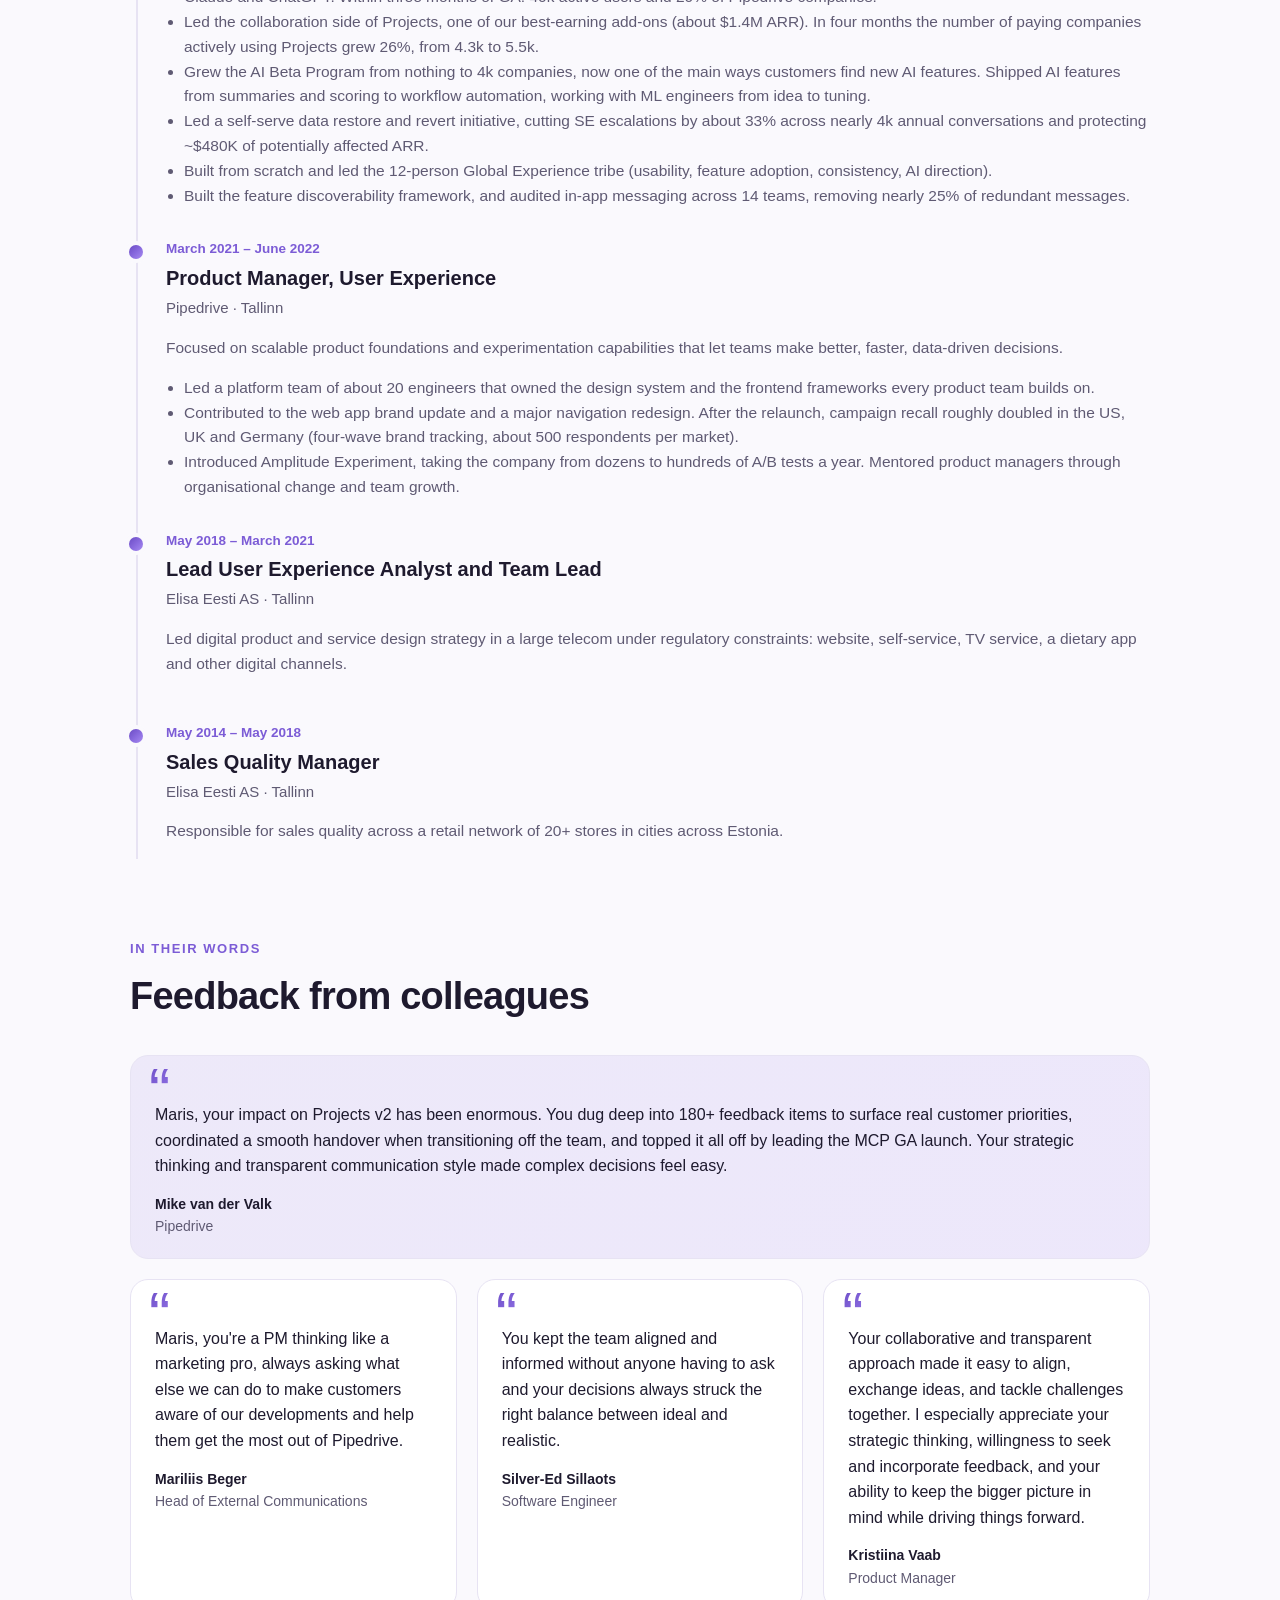
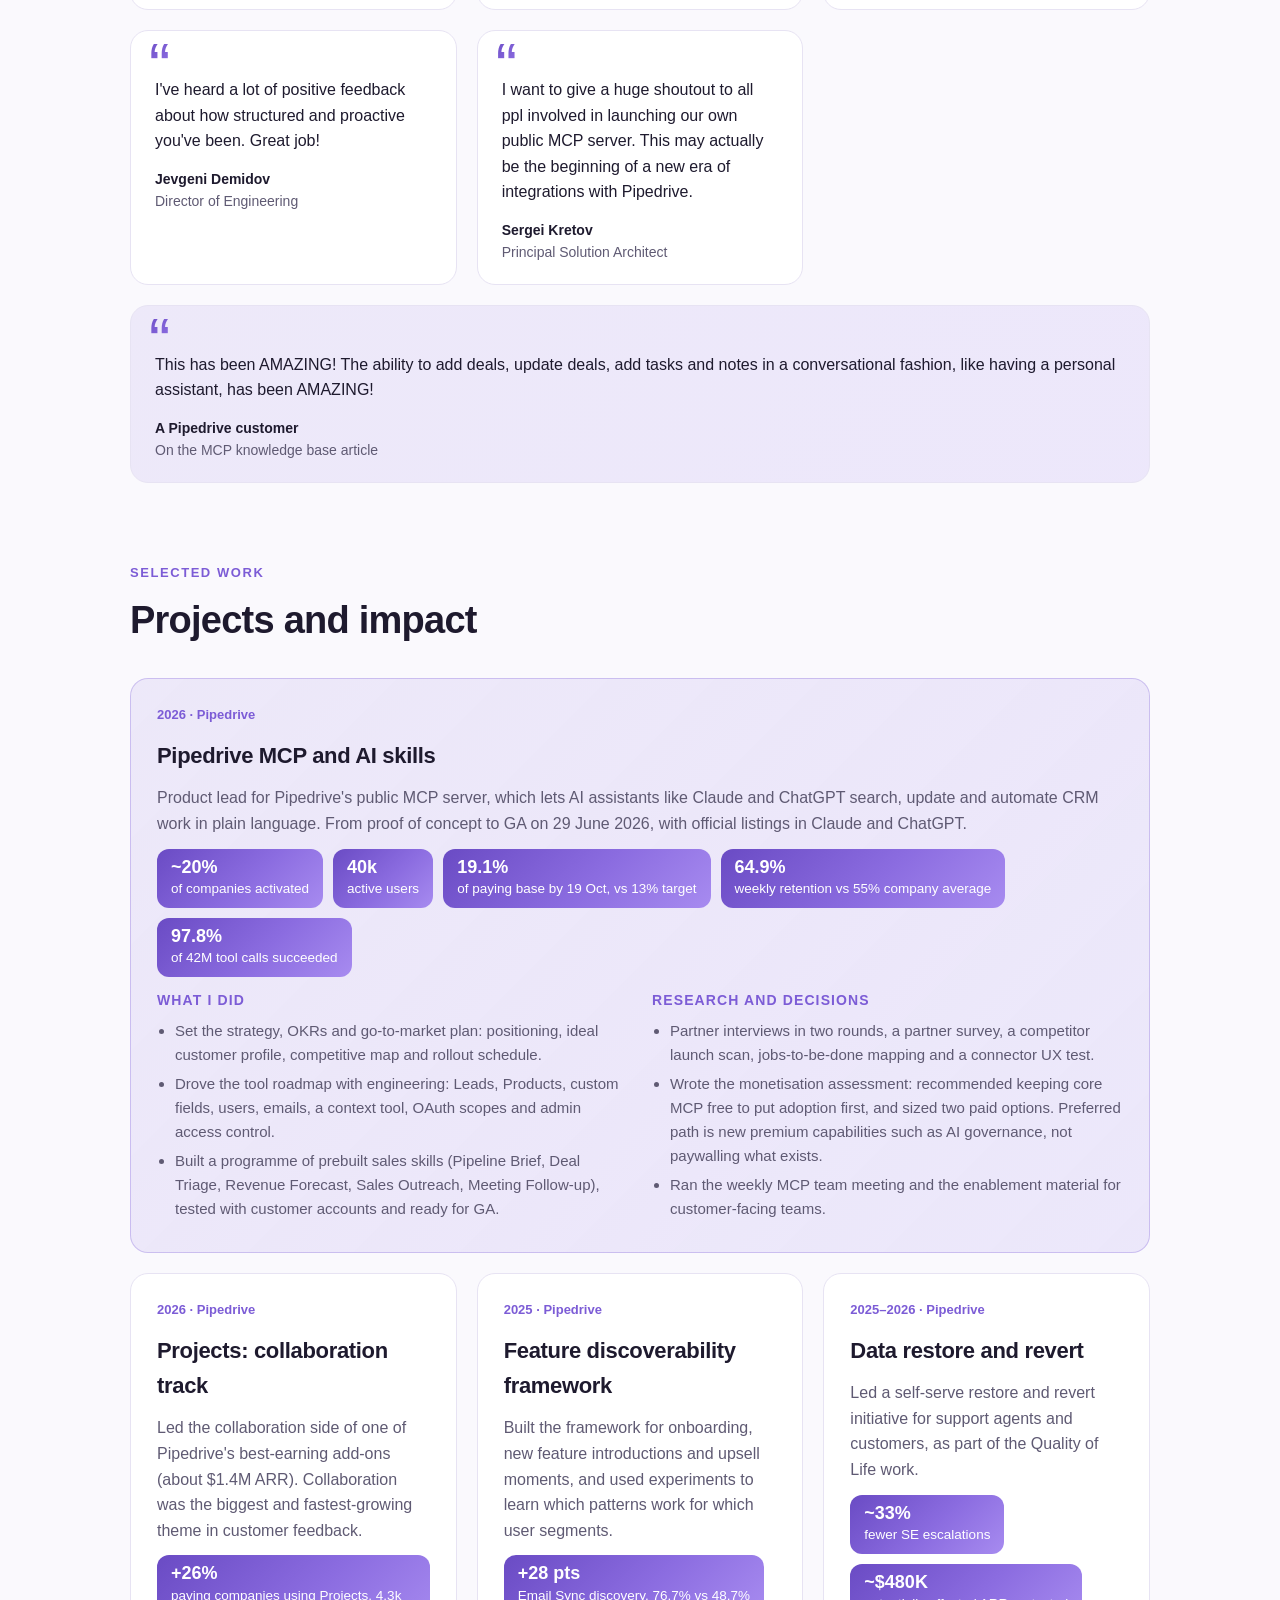
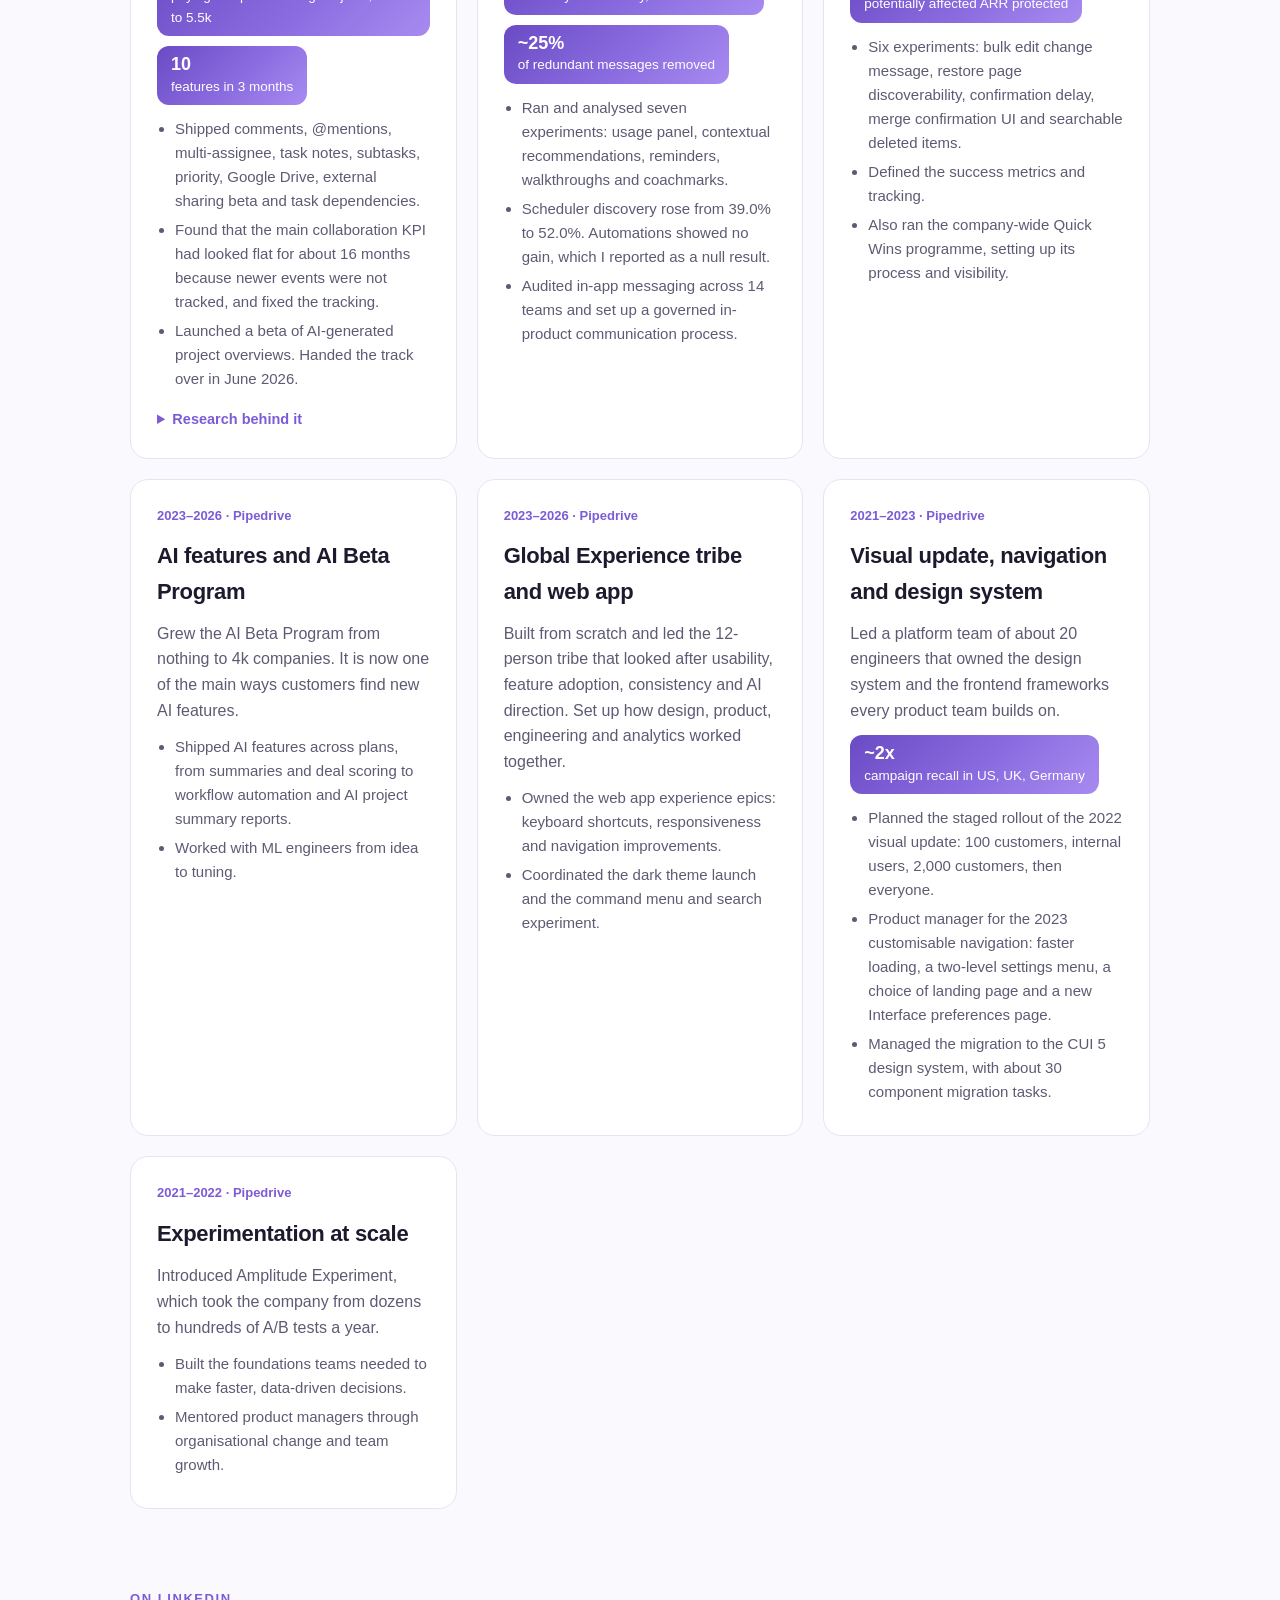
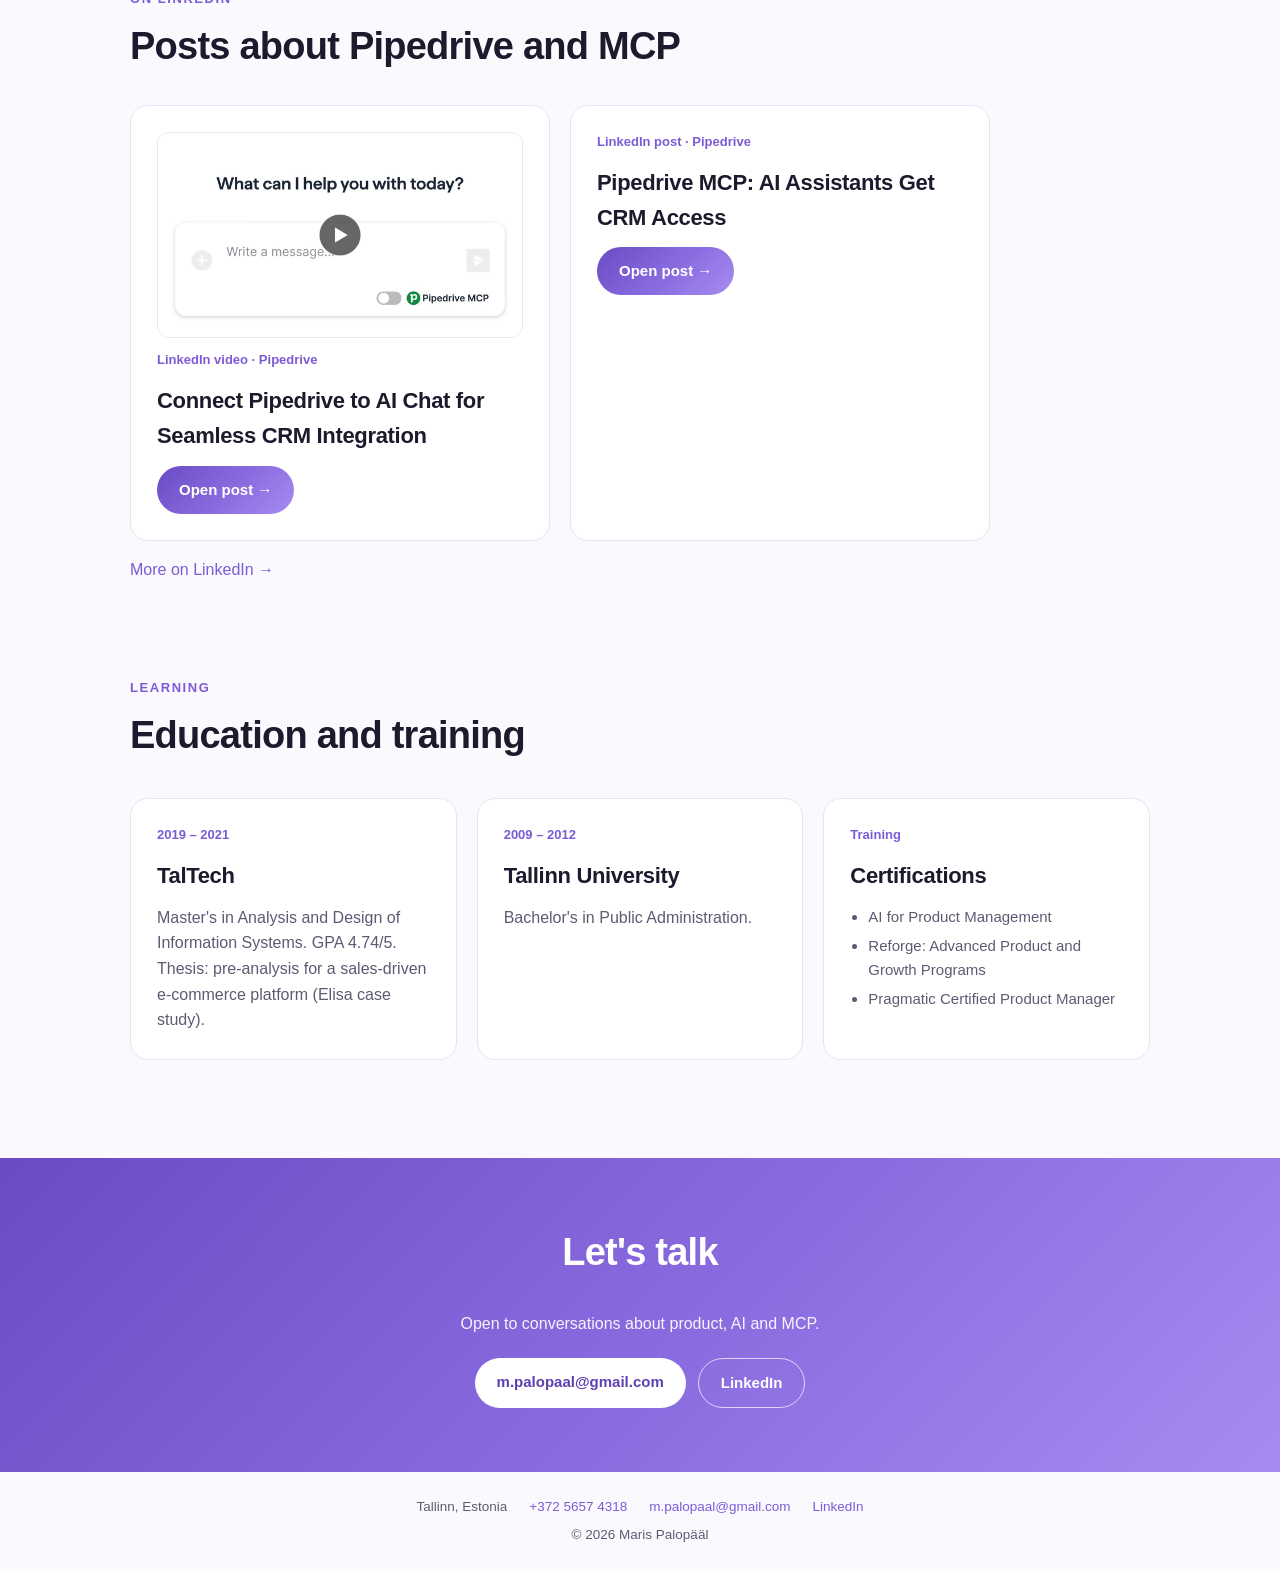
==== commit 4108322f: "Add thumbnail and titles to LinkedIn post cards Co-Authored-By: Claude Sonnet 5.5 <noreply@anthropic" ====
--- a/index.html
+++ b/index.html
@@ -306,15 +306,14 @@
     <h2>Posts about Pipedrive and MCP</h2>
     <div class="posts">
       <article class="card">
-        <div class="meta">LinkedIn post</div>
-        <h3>Pipedrive and MCP</h3>
-        <p>Read my post on LinkedIn.</p>
+        <a href="https://www.linkedin.com/feed/update/urn:li:ugcPost:7477693776992391169/" target="_blank" rel="noopener"><img class="snap" src="assets/post-connect-ai-chat.jpg" alt="Video thumbnail: Pipedrive MCP connected to an AI chat" loading="lazy"></a>
+        <div class="meta">LinkedIn video · Pipedrive</div>
+        <h3>Connect Pipedrive to AI Chat for Seamless CRM Integration</h3>
         <a class="btn solid" href="https://www.linkedin.com/feed/update/urn:li:ugcPost:7477693776992391169/" target="_blank" rel="noopener">Open post →</a>
       </article>
       <article class="card">
         <div class="meta">LinkedIn post · Pipedrive</div>
-        <h3>From Pipedrive's page</h3>
-        <p>A post from Pipedrive on LinkedIn.</p>
+        <h3>Pipedrive MCP: AI Assistants Get CRM Access</h3>
         <a class="btn solid" href="https://www.linkedin.com/posts/pipedrive_activity-7485250281727987713-tfmo" target="_blank" rel="noopener">Open post →</a>
       </article>
     </div>
--- a/styles.css
+++ b/styles.css
@@ -171,6 +171,7 @@
 /* Posts */
 .posts { display: flex; flex-wrap: wrap; gap: 20px; }
 .posts .card { max-width: 420px; align-items: flex-start; }
+.snap { width: 100%; height: auto; display: block; border-radius: 12px; border: 1px solid var(--line); }
 .btn.solid { background: var(--grad); color: #fff; }
 
 /* Education */
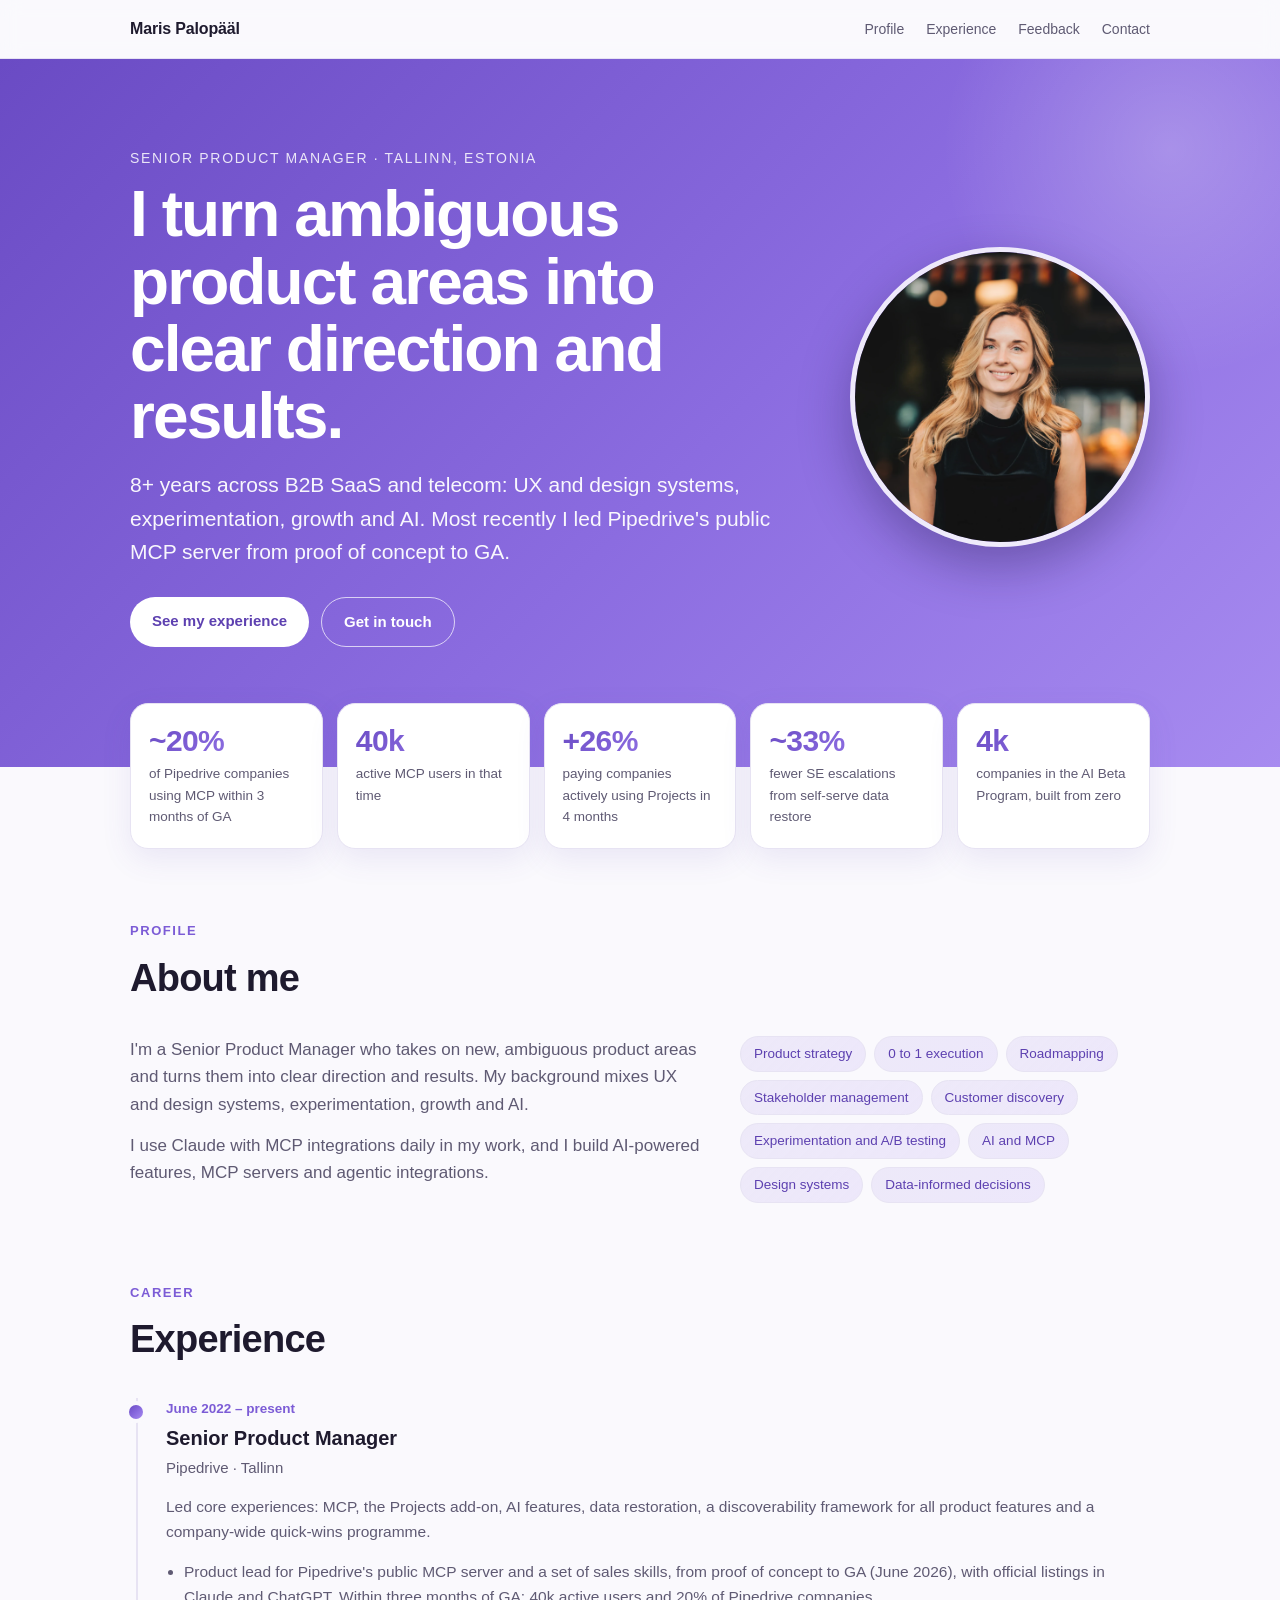
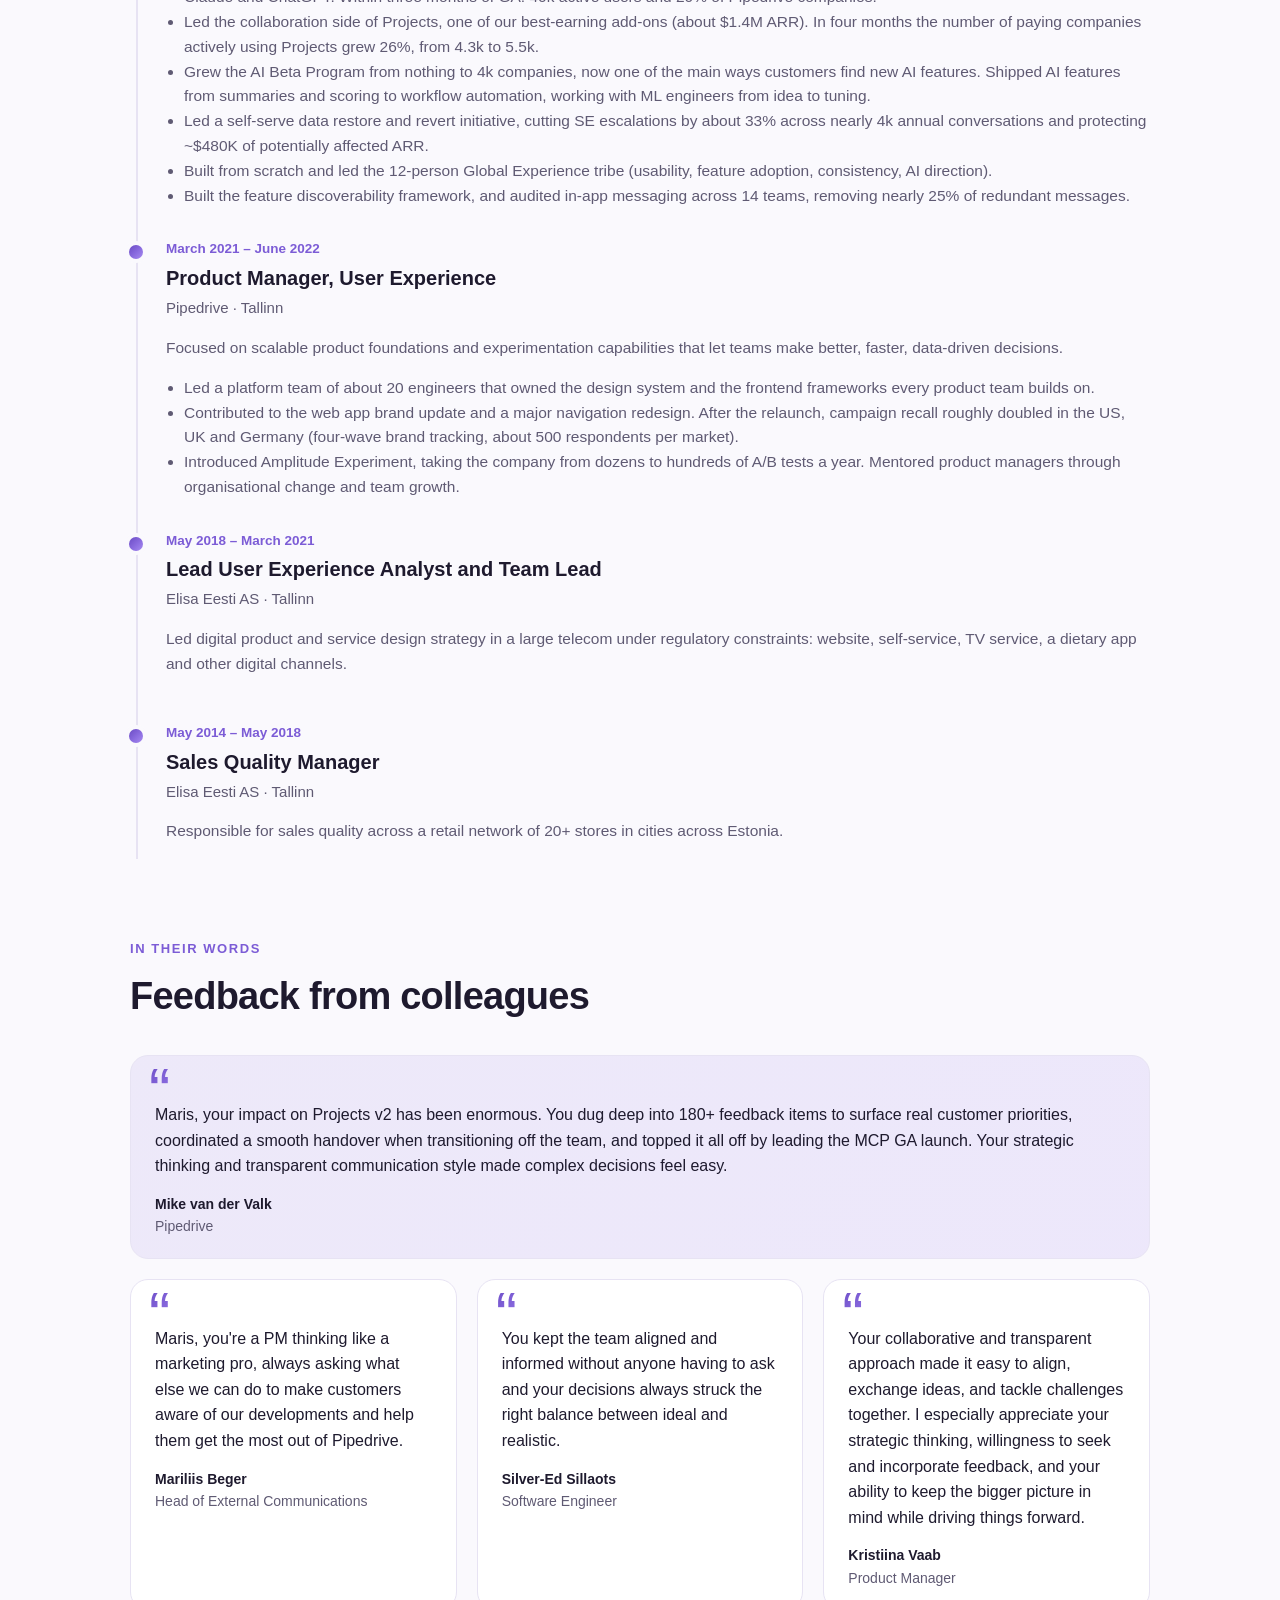
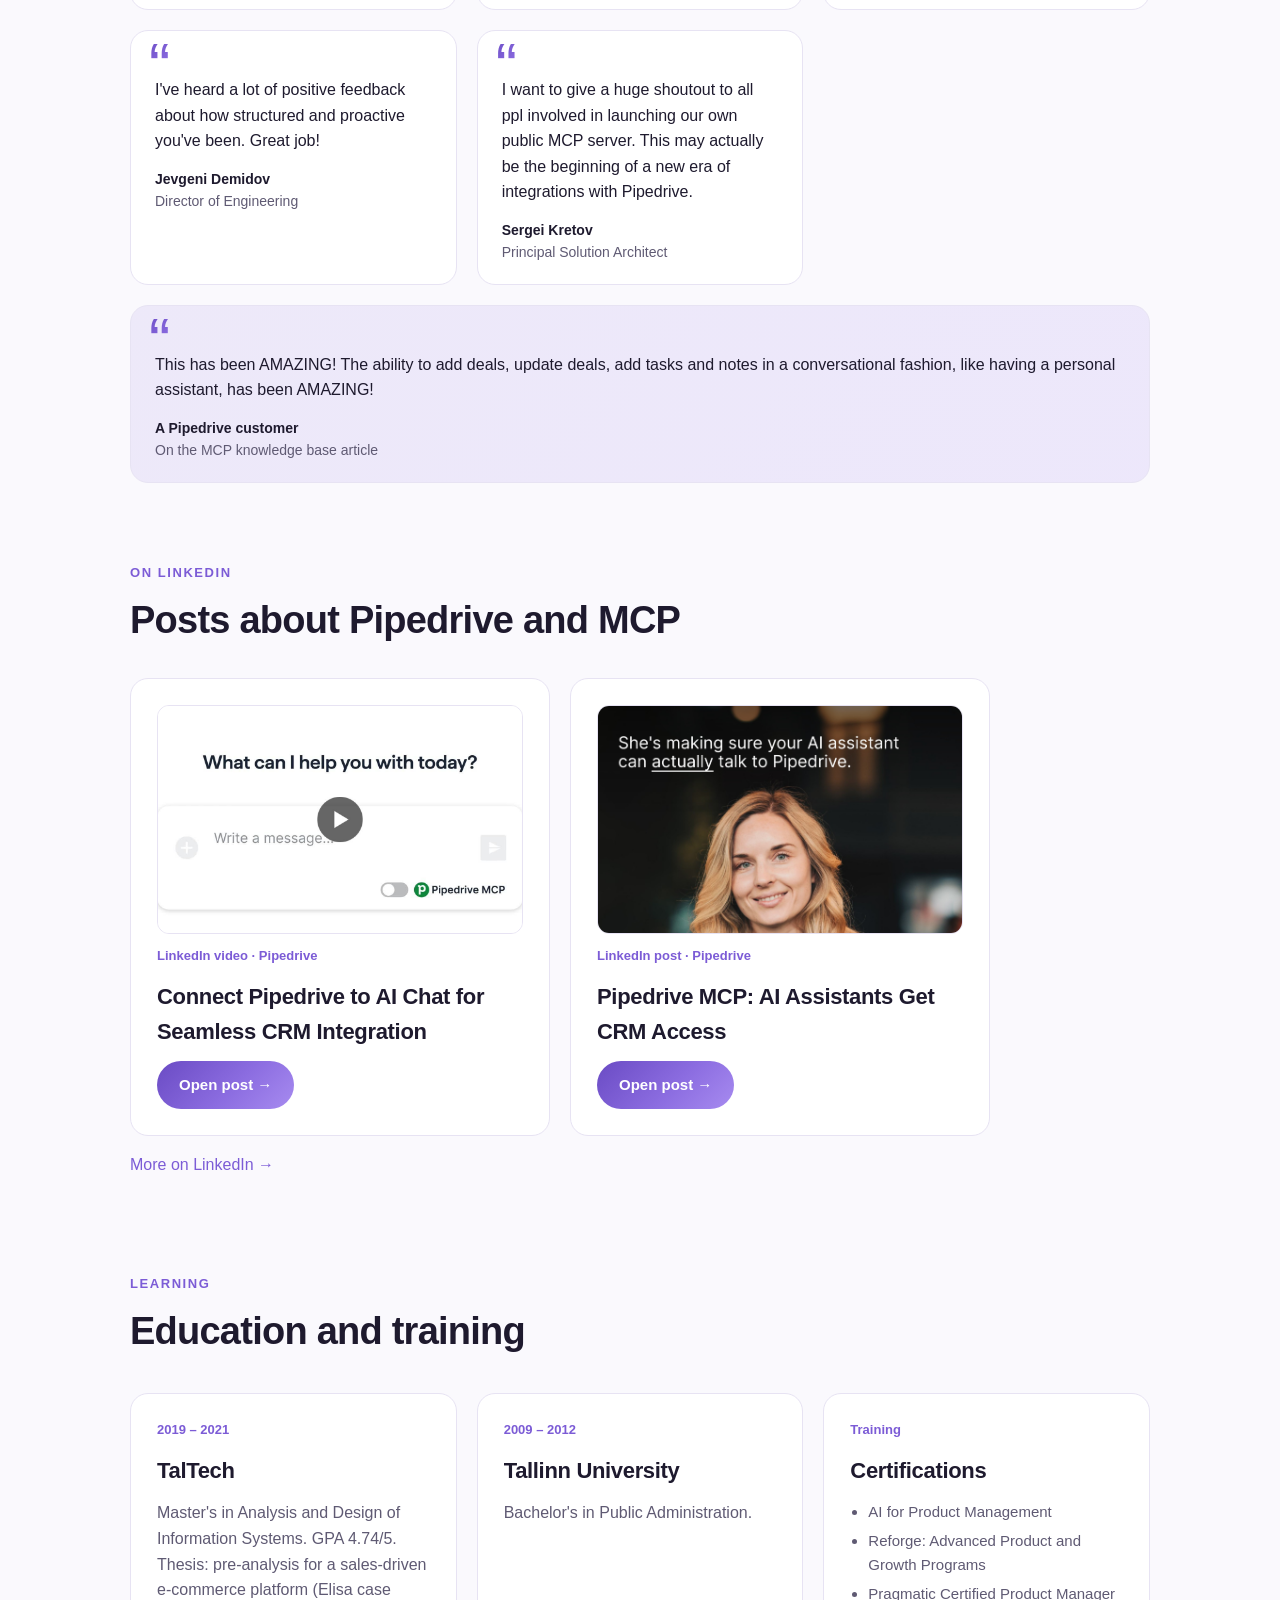
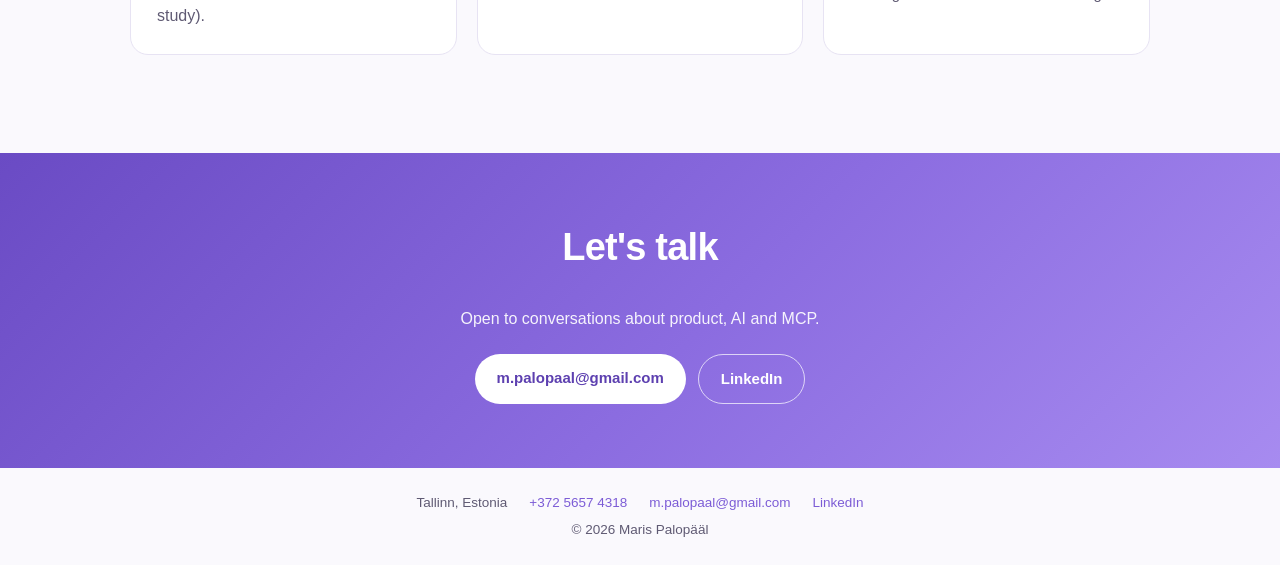
==== commit e839db78: "Remove Projects section; add snapshot to second LinkedIn post card Co-Authored-By: Claude Sonnet 5.5" ====
--- a/index.html
+++ b/index.html
@@ -16,7 +16,6 @@
       <li><a href="#profile">Profile</a></li>
       <li><a href="#experience">Experience</a></li>
       <li><a href="#feedback">Feedback</a></li>
-      <li><a href="#projects">Projects</a></li>
       <li><a href="#contact">Contact</a></li>
     </ul>
   </div>
@@ -165,142 +164,6 @@
     </div>
   </section>
 
-  <section id="projects">
-    <div class="kicker">Selected work</div>
-    <h2>Projects and impact</h2>
-
-    <div class="grid">
-
-      <article class="card featured">
-        <div class="meta">2026 · Pipedrive</div>
-        <h3>Pipedrive MCP and AI skills</h3>
-        <p>Product lead for Pipedrive's public MCP server, which lets AI assistants like Claude and ChatGPT search, update and automate CRM work in plain language. From proof of concept to GA on 29 June 2026, with official listings in Claude and ChatGPT.</p>
-        <div class="metrics">
-          <div class="metric"><b>~20%</b>of companies activated</div>
-          <div class="metric"><b>40k</b>active users</div>
-          <div class="metric"><b>19.1%</b>of paying base by 19 Oct, vs 13% target</div>
-          <div class="metric"><b>64.9%</b>weekly retention vs 55% company average</div>
-          <div class="metric"><b>97.8%</b>of 42M tool calls succeeded</div>
-        </div>
-        <div class="cols">
-          <div>
-            <h4>What I did</h4>
-            <ul>
-              <li>Set the strategy, OKRs and go-to-market plan: positioning, ideal customer profile, competitive map and rollout schedule.</li>
-              <li>Drove the tool roadmap with engineering: Leads, Products, custom fields, users, emails, a context tool, OAuth scopes and admin access control.</li>
-              <li>Built a programme of prebuilt sales skills (Pipeline Brief, Deal Triage, Revenue Forecast, Sales Outreach, Meeting Follow-up), tested with customer accounts and ready for GA.</li>
-            </ul>
-          </div>
-          <div>
-            <h4>Research and decisions</h4>
-            <ul>
-              <li>Partner interviews in two rounds, a partner survey, a competitor launch scan, jobs-to-be-done mapping and a connector UX test.</li>
-              <li>Wrote the monetisation assessment: recommended keeping core MCP free to put adoption first, and sized two paid options. Preferred path is new premium capabilities such as AI governance, not paywalling what exists.</li>
-              <li>Ran the weekly MCP team meeting and the enablement material for customer-facing teams.</li>
-            </ul>
-          </div>
-        </div>
-      </article>
-
-      <article class="card">
-        <div class="meta">2026 · Pipedrive</div>
-        <h3>Projects: collaboration track</h3>
-        <p>Led the collaboration side of one of Pipedrive's best-earning add-ons (about $1.4M ARR). Collaboration was the biggest and fastest-growing theme in customer feedback.</p>
-        <div class="metrics">
-          <div class="metric"><b>+26%</b>paying companies using Projects, 4.3k to 5.5k</div>
-          <div class="metric"><b>10</b>features in 3 months</div>
-        </div>
-        <ul>
-          <li>Shipped comments, @mentions, multi-assignee, task notes, subtasks, priority, Google Drive, external sharing beta and task dependencies.</li>
-          <li>Found that the main collaboration KPI had looked flat for about 16 months because newer events were not tracked, and fixed the tracking.</li>
-          <li>Launched a beta of AI-generated project overviews. Handed the track over in June 2026.</li>
-        </ul>
-        <details>
-          <summary>Research behind it</summary>
-          <ul>
-            <li>Dug into 180+ customer feedback items to surface real priorities.</li>
-            <li>External sharing survey, task efficiency analysis from voice of customer and data, and an active-user profile with three-month trends.</li>
-          </ul>
-        </details>
-      </article>
-
-      <article class="card">
-        <div class="meta">2025 · Pipedrive</div>
-        <h3>Feature discoverability framework</h3>
-        <p>Built the framework for onboarding, new feature introductions and upsell moments, and used experiments to learn which patterns work for which user segments.</p>
-        <div class="metrics">
-          <div class="metric"><b>+28 pts</b>Email Sync discovery, 76.7% vs 48.7%</div>
-          <div class="metric"><b>~25%</b>of redundant messages removed</div>
-        </div>
-        <ul>
-          <li>Ran and analysed seven experiments: usage panel, contextual recommendations, reminders, walkthroughs and coachmarks.</li>
-          <li>Scheduler discovery rose from 39.0% to 52.0%. Automations showed no gain, which I reported as a null result.</li>
-          <li>Audited in-app messaging across 14 teams and set up a governed in-product communication process.</li>
-        </ul>
-      </article>
-
-      <article class="card">
-        <div class="meta">2025–2026 · Pipedrive</div>
-        <h3>Data restore and revert</h3>
-        <p>Led a self-serve restore and revert initiative for support agents and customers, as part of the Quality of Life work.</p>
-        <div class="metrics">
-          <div class="metric"><b>~33%</b>fewer SE escalations</div>
-          <div class="metric"><b>~$480K</b>potentially affected ARR protected</div>
-        </div>
-        <ul>
-          <li>Six experiments: bulk edit change message, restore page discoverability, confirmation delay, merge confirmation UI and searchable deleted items.</li>
-          <li>Defined the success metrics and tracking.</li>
-          <li>Also ran the company-wide Quick Wins programme, setting up its process and visibility.</li>
-        </ul>
-      </article>
-
-      <article class="card">
-        <div class="meta">2023–2026 · Pipedrive</div>
-        <h3>AI features and AI Beta Program</h3>
-        <p>Grew the AI Beta Program from nothing to 4k companies. It is now one of the main ways customers find new AI features.</p>
-        <ul>
-          <li>Shipped AI features across plans, from summaries and deal scoring to workflow automation and AI project summary reports.</li>
-          <li>Worked with ML engineers from idea to tuning.</li>
-        </ul>
-      </article>
-
-      <article class="card">
-        <div class="meta">2023–2026 · Pipedrive</div>
-        <h3>Global Experience tribe and web app</h3>
-        <p>Built from scratch and led the 12-person tribe that looked after usability, feature adoption, consistency and AI direction. Set up how design, product, engineering and analytics worked together.</p>
-        <ul>
-          <li>Owned the web app experience epics: keyboard shortcuts, responsiveness and navigation improvements.</li>
-          <li>Coordinated the dark theme launch and the command menu and search experiment.</li>
-        </ul>
-      </article>
-
-      <article class="card">
-        <div class="meta">2021–2023 · Pipedrive</div>
-        <h3>Visual update, navigation and design system</h3>
-        <p>Led a platform team of about 20 engineers that owned the design system and the frontend frameworks every product team builds on.</p>
-        <div class="metrics">
-          <div class="metric"><b>~2x</b>campaign recall in US, UK, Germany</div>
-        </div>
-        <ul>
-          <li>Planned the staged rollout of the 2022 visual update: 100 customers, internal users, 2,000 customers, then everyone.</li>
-          <li>Product manager for the 2023 customisable navigation: faster loading, a two-level settings menu, a choice of landing page and a new Interface preferences page.</li>
-          <li>Managed the migration to the CUI 5 design system, with about 30 component migration tasks.</li>
-        </ul>
-      </article>
-
-      <article class="card">
-        <div class="meta">2021–2022 · Pipedrive</div>
-        <h3>Experimentation at scale</h3>
-        <p>Introduced Amplitude Experiment, which took the company from dozens to hundreds of A/B tests a year.</p>
-        <ul>
-          <li>Built the foundations teams needed to make faster, data-driven decisions.</li>
-          <li>Mentored product managers through organisational change and team growth.</li>
-        </ul>
-      </article>
-
-    </div>
-  </section>
-
   <section id="posts">
     <div class="kicker">On LinkedIn</div>
     <h2>Posts about Pipedrive and MCP</h2>
@@ -312,6 +175,7 @@
         <a class="btn solid" href="https://www.linkedin.com/feed/update/urn:li:ugcPost:7477693776992391169/" target="_blank" rel="noopener">Open post →</a>
       </article>
       <article class="card">
+        <a href="https://www.linkedin.com/posts/pipedrive_activity-7485250281727987713-tfmo" target="_blank" rel="noopener"><img class="snap focus" src="assets/post-mcp-crm-access.jpg" alt="Pipedrive carousel: This is Maris. She's making sure your AI assistant can actually talk to Pipedrive." loading="lazy"></a>
         <div class="meta">LinkedIn post · Pipedrive</div>
         <h3>Pipedrive MCP: AI Assistants Get CRM Access</h3>
         <a class="btn solid" href="https://www.linkedin.com/posts/pipedrive_activity-7485250281727987713-tfmo" target="_blank" rel="noopener">Open post →</a>
--- a/styles.css
+++ b/styles.css
@@ -171,7 +171,8 @@
 /* Posts */
 .posts { display: flex; flex-wrap: wrap; gap: 20px; }
 .posts .card { max-width: 420px; align-items: flex-start; }
-.snap { width: 100%; height: auto; display: block; border-radius: 12px; border: 1px solid var(--line); }
+.snap { width: 100%; aspect-ratio: 16 / 10; object-fit: cover; display: block; border-radius: 12px; border: 1px solid var(--line); }
+.snap.focus { object-position: 50% 40%; }
 .btn.solid { background: var(--grad); color: #fff; }
 
 /* Education */
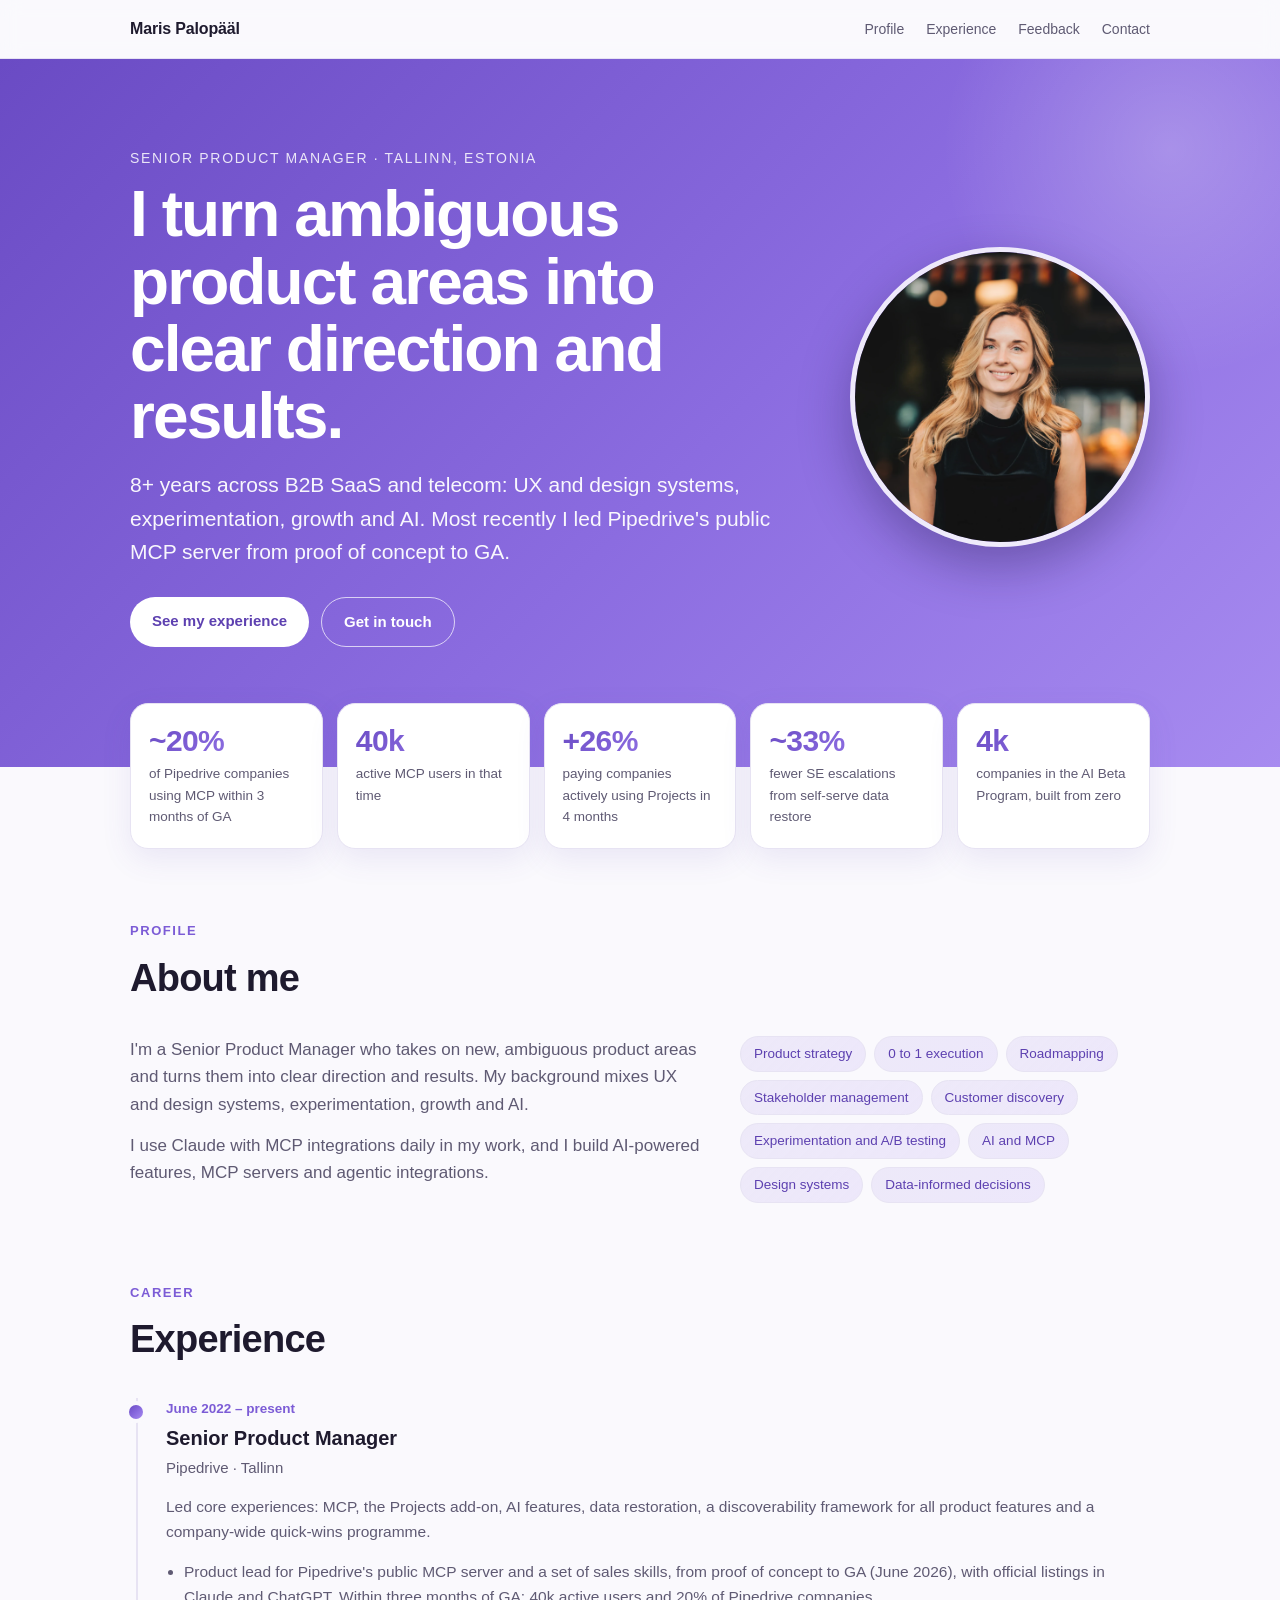
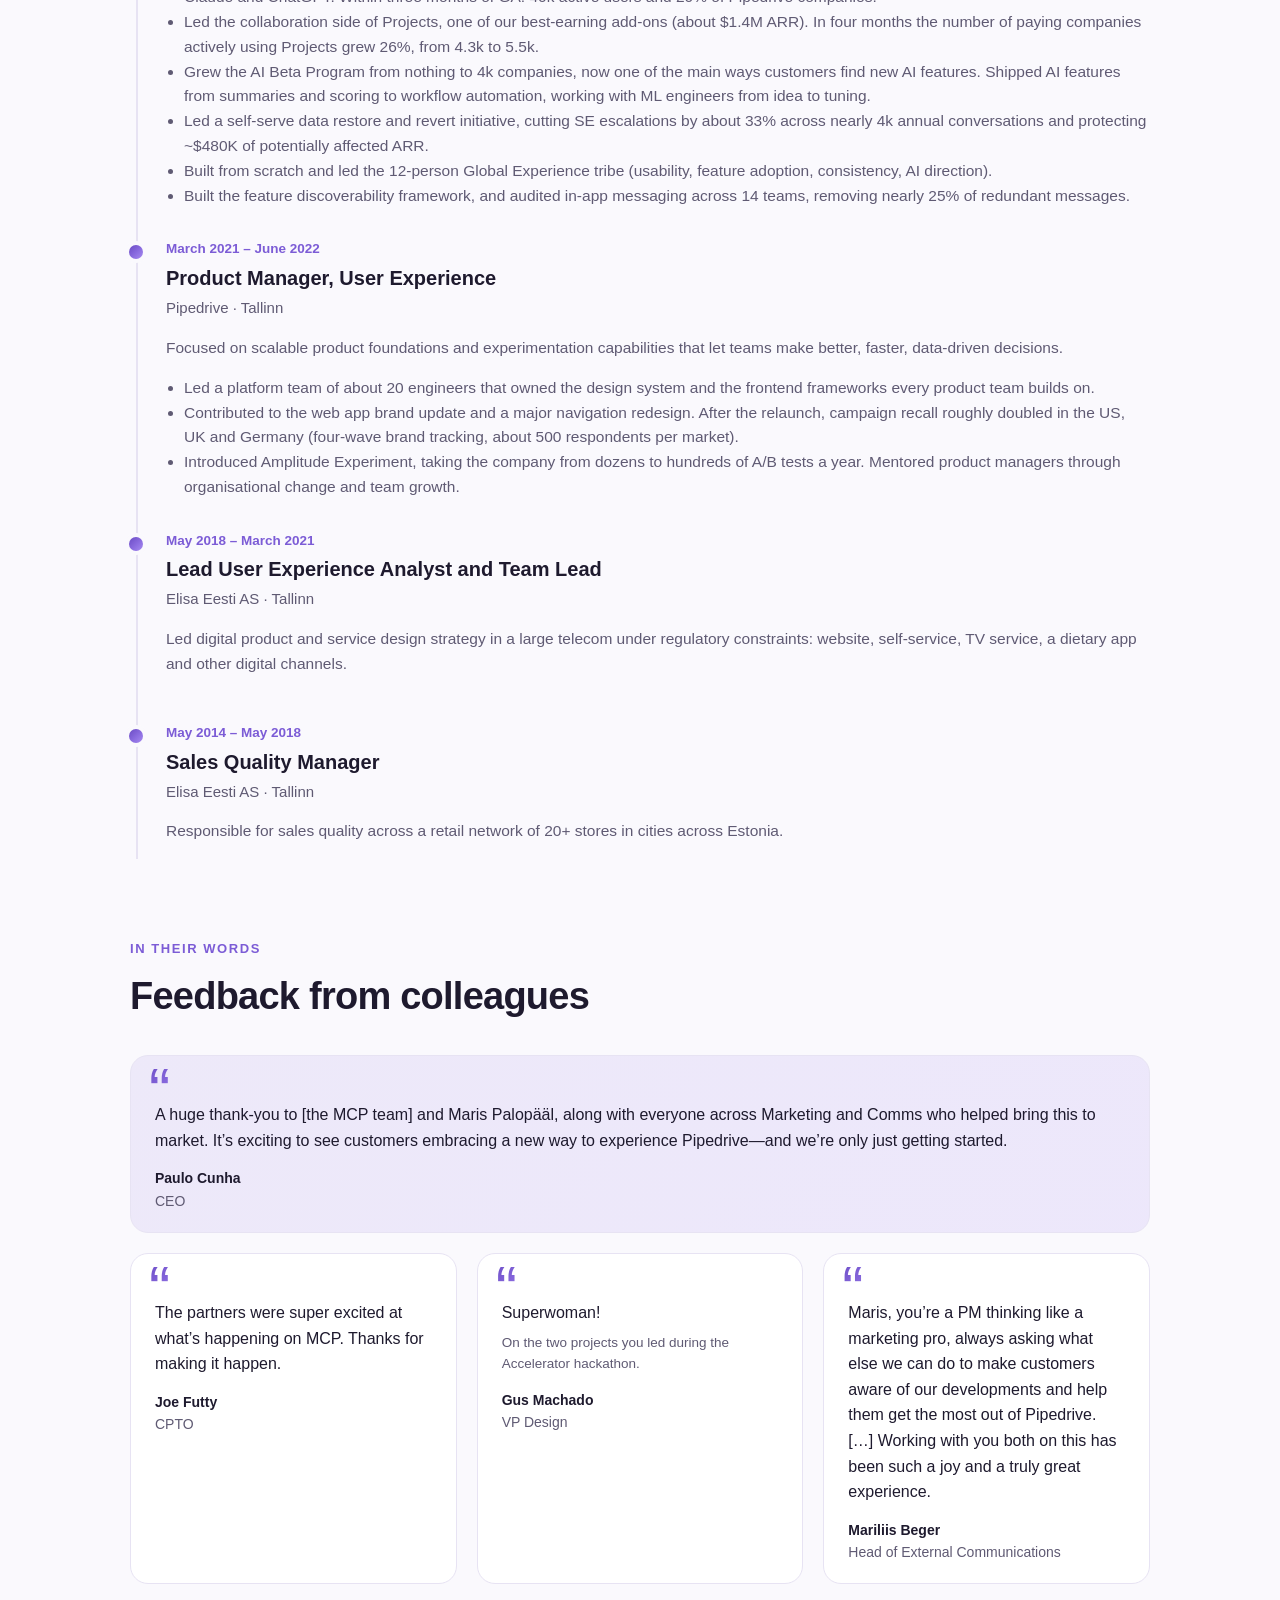
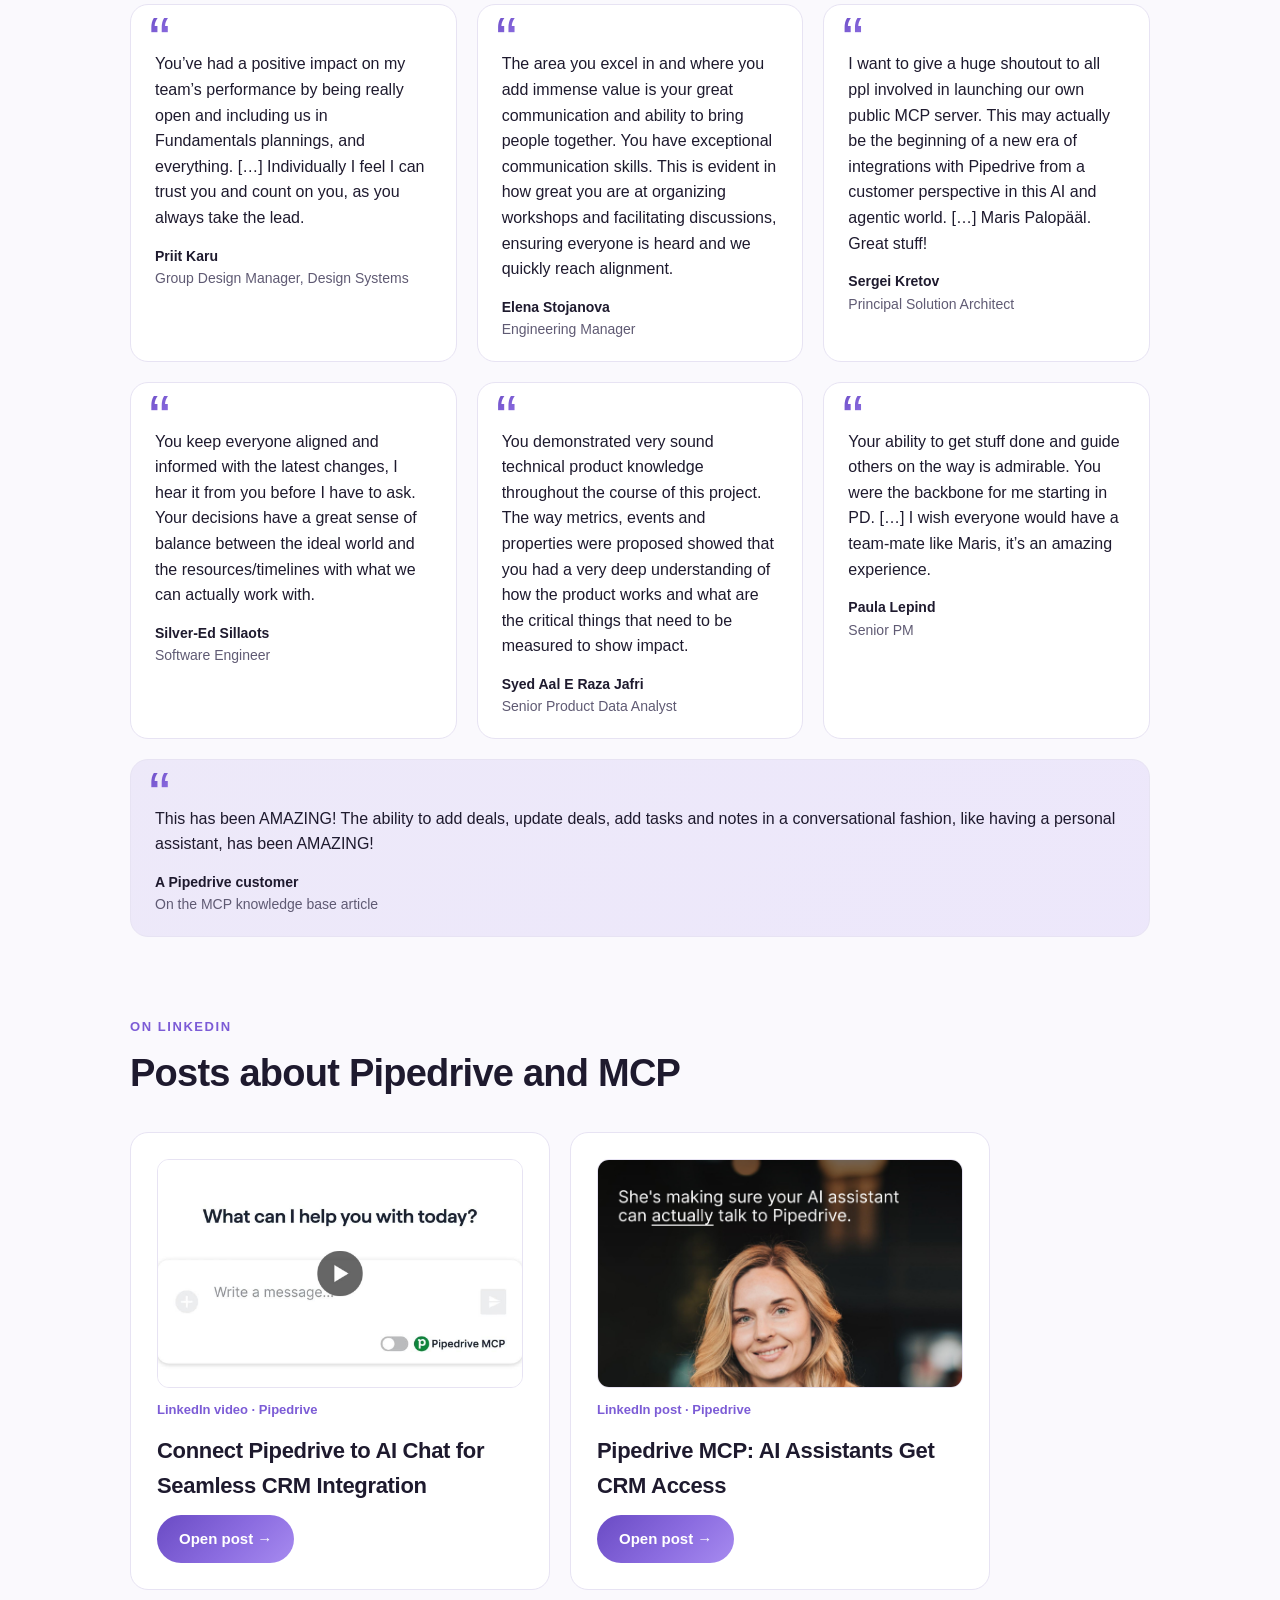
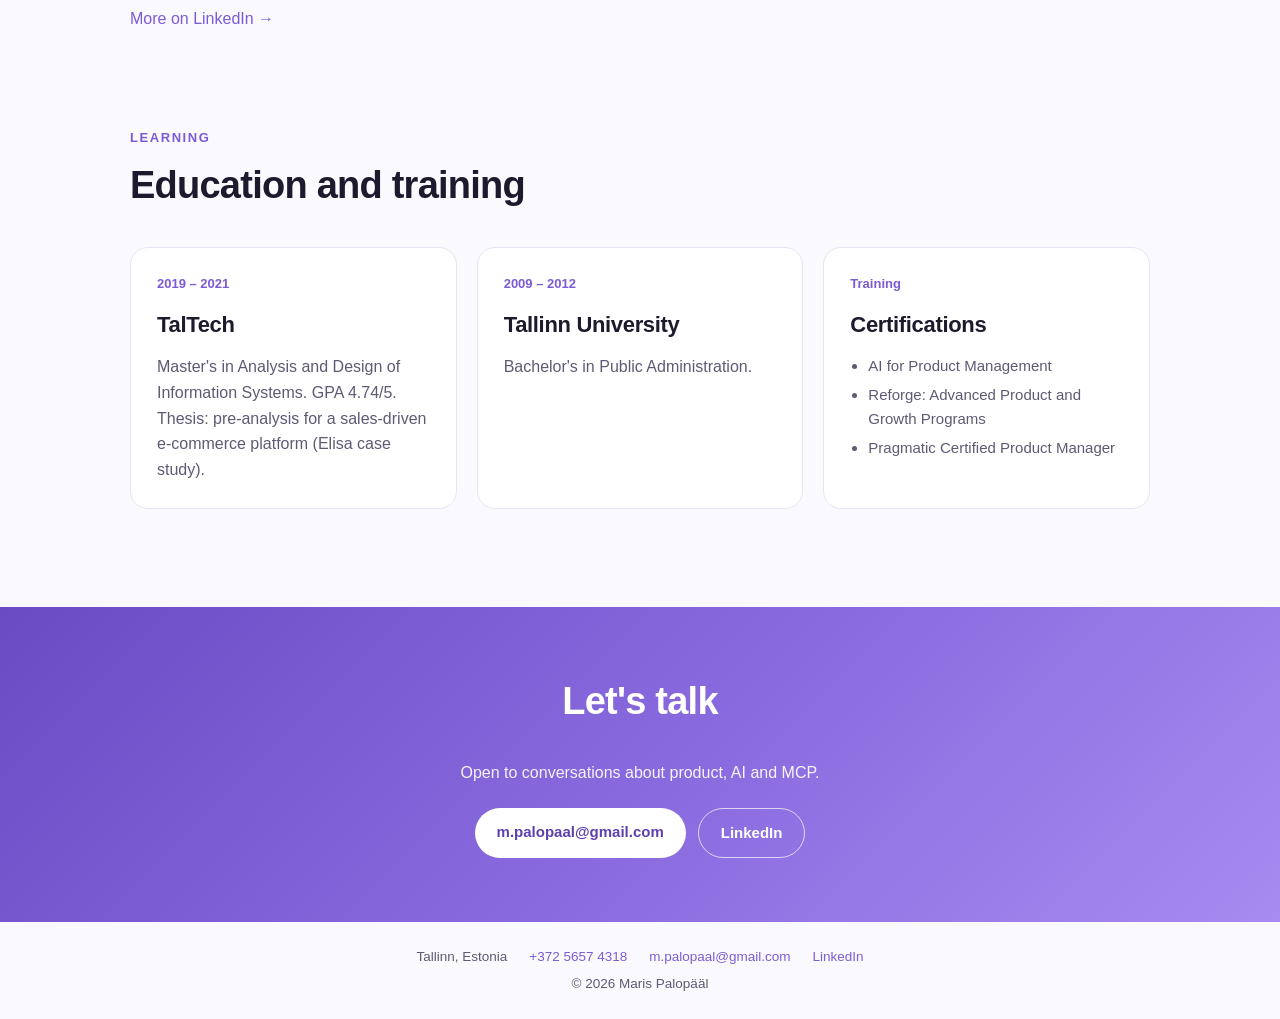
==== commit cf44f2e4: "Replace colleague feedback with new quotes, keep customer quote Co-Authored-By: Claude Sonnet 5.5 <n" ====
--- a/index.html
+++ b/index.html
@@ -127,33 +127,53 @@
     <div class="quotes">
 
       <blockquote class="wide">
-        <p>Maris, your impact on Projects v2 has been enormous. You dug deep into 180+ feedback items to surface real customer priorities, coordinated a smooth handover when transitioning off the team, and topped it all off by leading the MCP GA launch. Your strategic thinking and transparent communication style made complex decisions feel easy.</p>
-        <footer><b>Mike van der Valk</b>Pipedrive</footer>
-      </blockquote>
-
-      <blockquote>
-        <p>Maris, you're a PM thinking like a marketing pro, always asking what else we can do to make customers aware of our developments and help them get the most out of Pipedrive.</p>
+        <p>A huge thank-you to [the MCP team] and Maris Palopääl, along with everyone across Marketing and Comms who helped bring this to market. It’s exciting to see customers embracing a new way to experience Pipedrive—and we’re only just getting started.</p>
+        <footer><b>Paulo Cunha</b>CEO</footer>
+      </blockquote>
+
+      <blockquote>
+        <p>The partners were super excited at what’s happening on MCP. Thanks for making it happen.</p>
+        <footer><b>Joe Futty</b>CPTO</footer>
+      </blockquote>
+
+      <blockquote>
+        <p>Superwoman! <small>On the two projects you led during the Accelerator hackathon.</small></p>
+        <footer><b>Gus Machado</b>VP Design</footer>
+      </blockquote>
+
+      <blockquote>
+        <p>Maris, you’re a PM thinking like a marketing pro, always asking what else we can do to make customers aware of our developments and help them get the most out of Pipedrive. […] Working with you both on this has been such a joy and a truly great experience.</p>
         <footer><b>Mariliis Beger</b>Head of External Communications</footer>
       </blockquote>
 
       <blockquote>
-        <p>You kept the team aligned and informed without anyone having to ask and your decisions always struck the right balance between ideal and realistic.</p>
+        <p>You’ve had a positive impact on my team’s performance by being really open and including us in Fundamentals plannings, and everything. […] Individually I feel I can trust you and count on you, as you always take the lead.</p>
+        <footer><b>Priit Karu</b>Group Design Manager, Design Systems</footer>
+      </blockquote>
+
+      <blockquote>
+        <p>The area you excel in and where you add immense value is your great communication and ability to bring people together. You have exceptional communication skills. This is evident in how great you are at organizing workshops and facilitating discussions, ensuring everyone is heard and we quickly reach alignment.</p>
+        <footer><b>Elena Stojanova</b>Engineering Manager</footer>
+      </blockquote>
+
+      <blockquote>
+        <p>I want to give a huge shoutout to all ppl involved in launching our own public MCP server. This may actually be the beginning of a new era of integrations with Pipedrive from a customer perspective in this AI and agentic world. […] Maris Palopääl. Great stuff!</p>
+        <footer><b>Sergei Kretov</b>Principal Solution Architect</footer>
+      </blockquote>
+
+      <blockquote>
+        <p>You keep everyone aligned and informed with the latest changes, I hear it from you before I have to ask. Your decisions have a great sense of balance between the ideal world and the resources/timelines with what we can actually work with.</p>
         <footer><b>Silver-Ed Sillaots</b>Software Engineer</footer>
       </blockquote>
 
       <blockquote>
-        <p>Your collaborative and transparent approach made it easy to align, exchange ideas, and tackle challenges together. I especially appreciate your strategic thinking, willingness to seek and incorporate feedback, and your ability to keep the bigger picture in mind while driving things forward.</p>
-        <footer><b>Kristiina Vaab</b>Product Manager</footer>
-      </blockquote>
-
-      <blockquote>
-        <p>I've heard a lot of positive feedback about how structured and proactive you've been. Great job!</p>
-        <footer><b>Jevgeni Demidov</b>Director of Engineering</footer>
-      </blockquote>
-
-      <blockquote>
-        <p>I want to give a huge shoutout to all ppl involved in launching our own public MCP server. This may actually be the beginning of a new era of integrations with Pipedrive.</p>
-        <footer><b>Sergei Kretov</b>Principal Solution Architect</footer>
+        <p>You demonstrated very sound technical product knowledge throughout the course of this project. The way metrics, events and properties were proposed showed that you had a very deep understanding of how the product works and what are the critical things that need to be measured to show impact.</p>
+        <footer><b>Syed Aal E Raza Jafri</b>Senior Product Data Analyst</footer>
+      </blockquote>
+
+      <blockquote>
+        <p>Your ability to get stuff done and guide others on the way is admirable. You were the backbone for me starting in PD. […] I wish everyone would have a team-mate like Maris, it’s an amazing experience.</p>
+        <footer><b>Paula Lepind</b>Senior PM</footer>
       </blockquote>
 
       <blockquote class="wide">
--- a/styles.css
+++ b/styles.css
@@ -193,3 +193,4 @@
   .nav ul li:nth-child(n+4) { display: none; }
   .hero { padding: 64px 0 100px; }
 }
+blockquote p small { display:block; margin-top:6px; font-size:13.5px; color: var(--muted); }
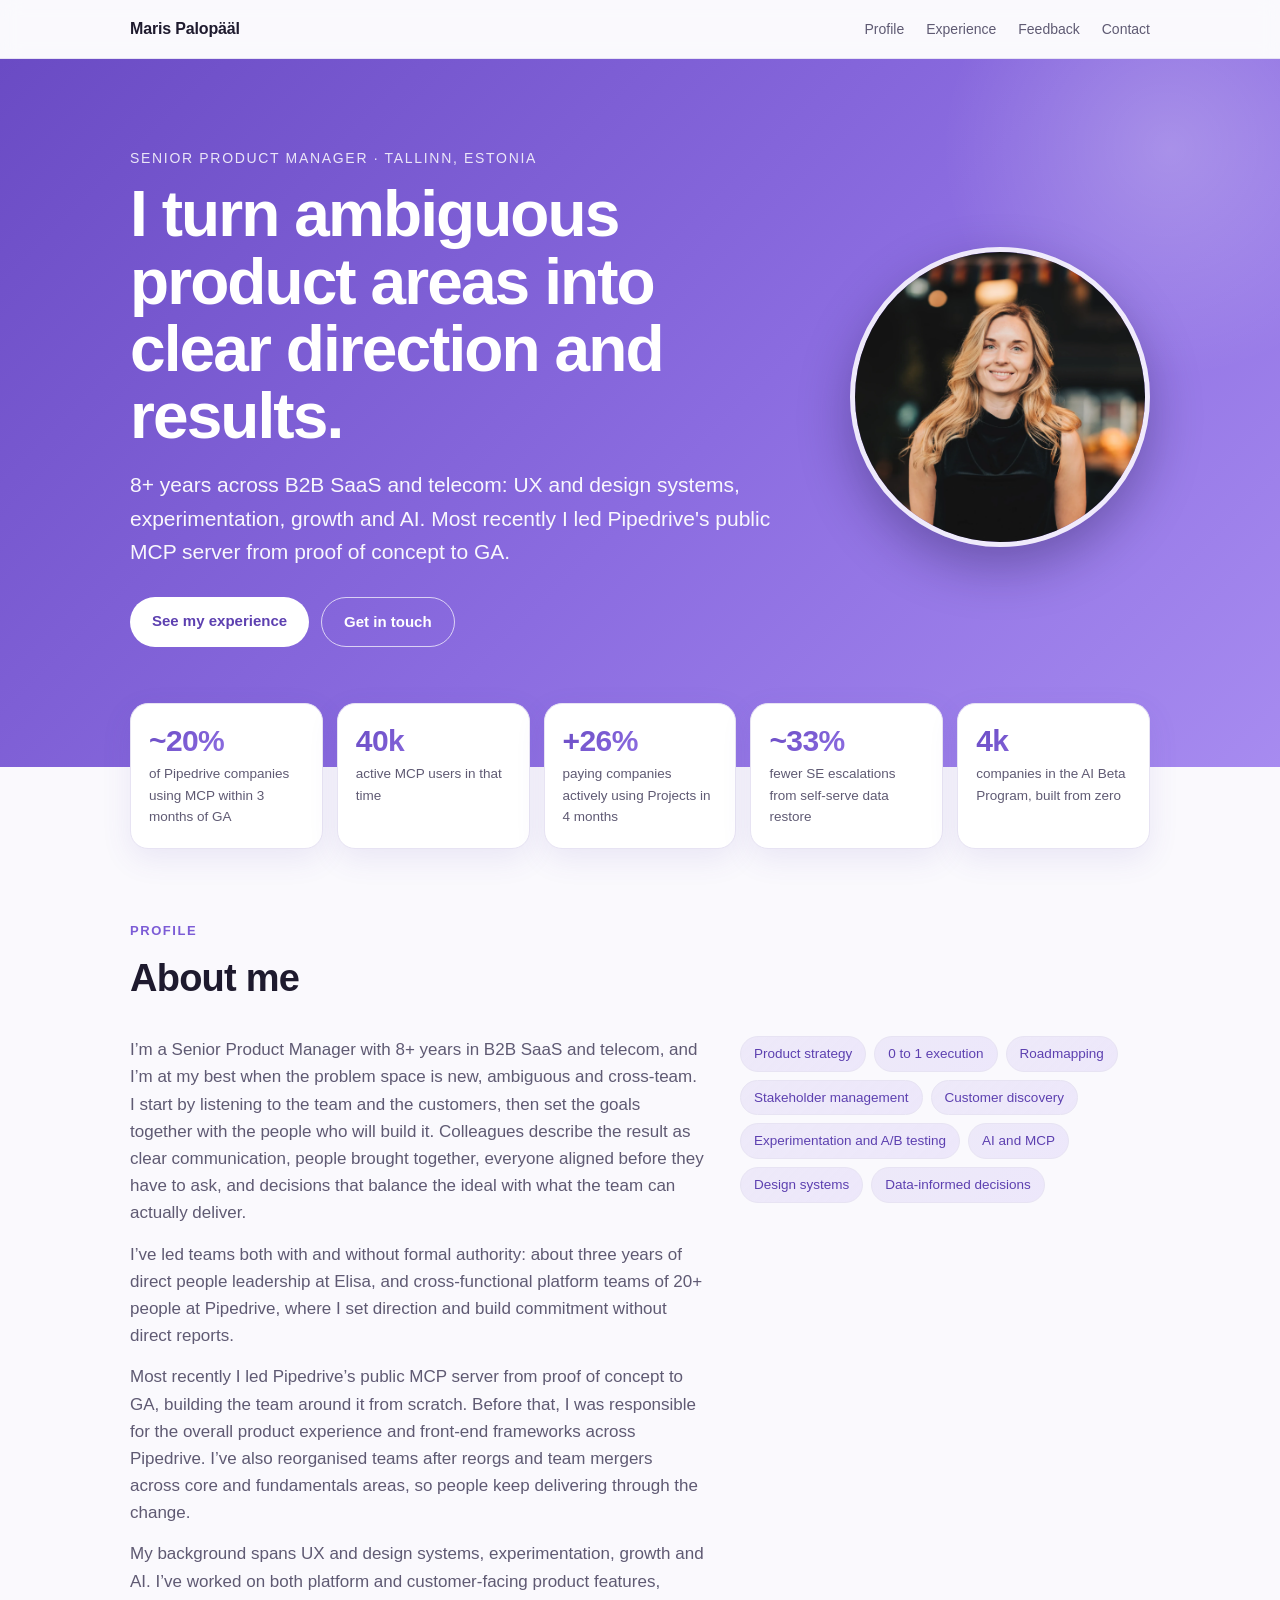
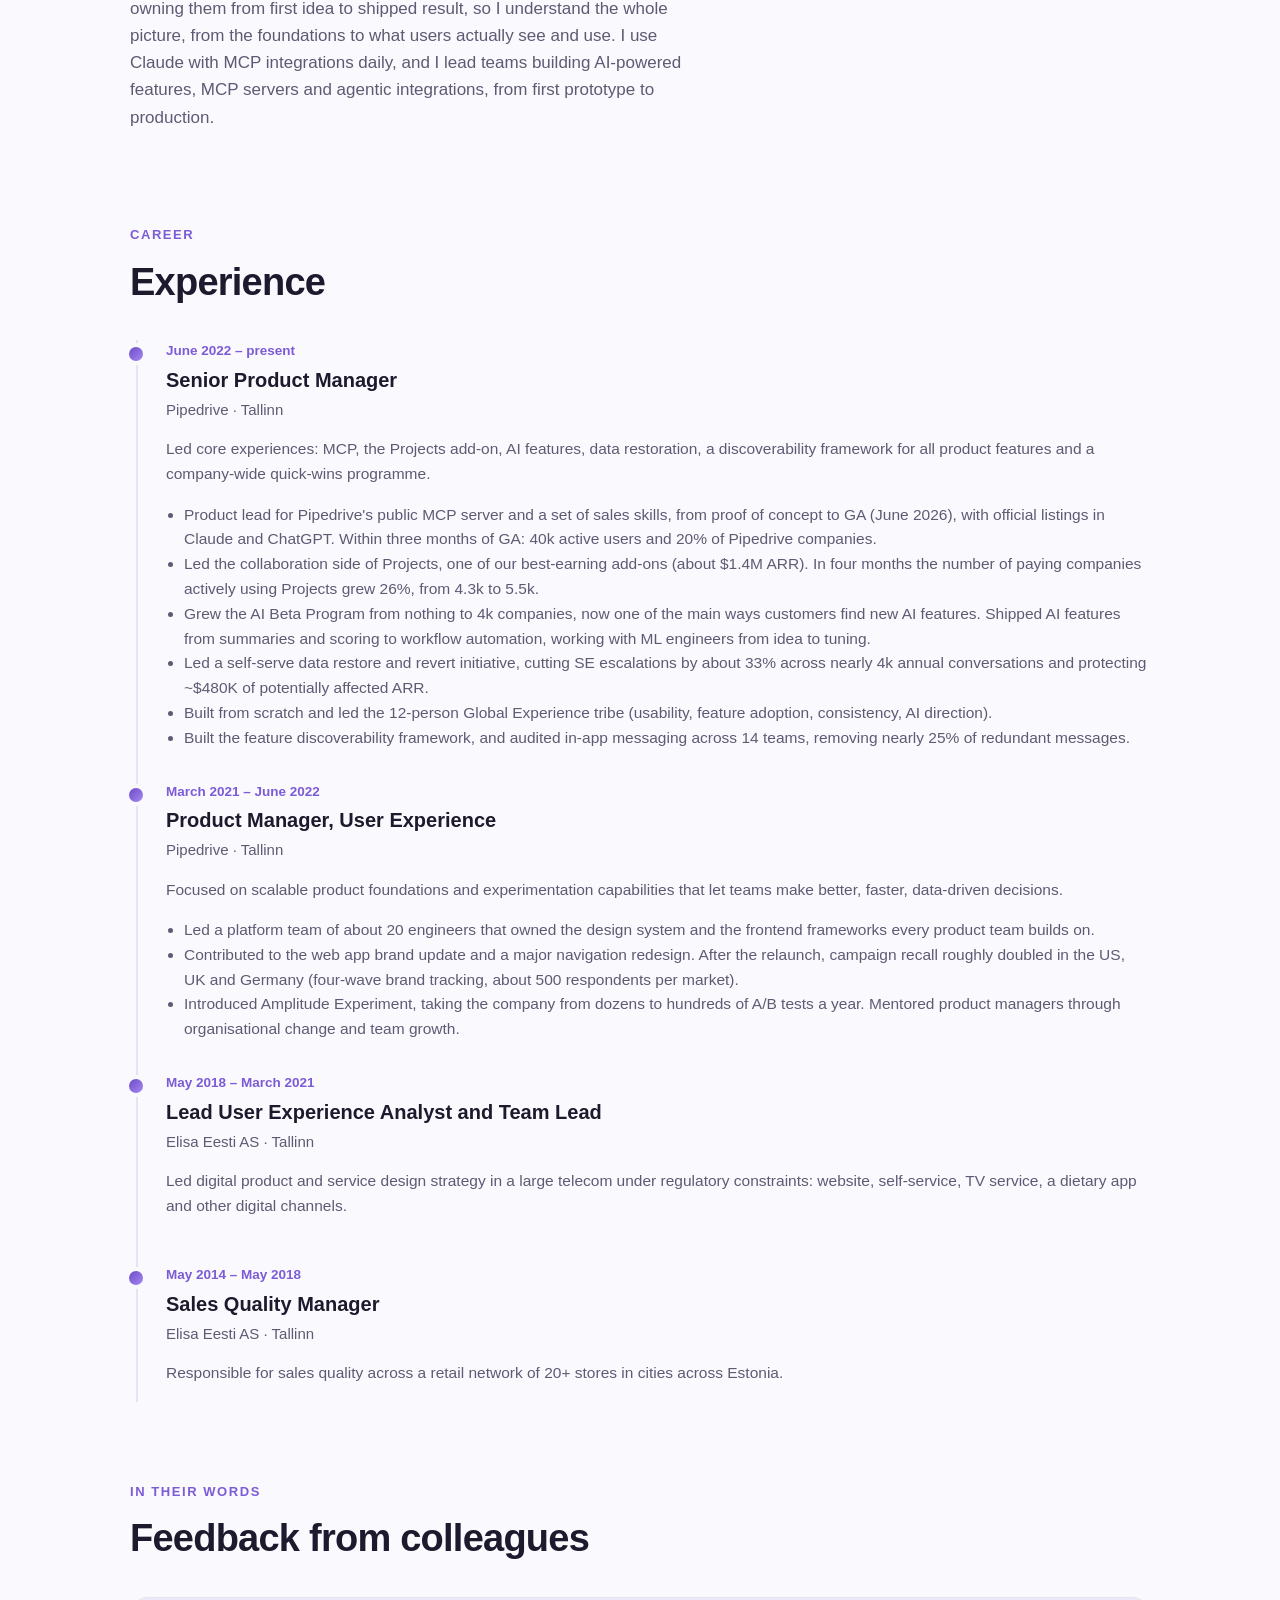
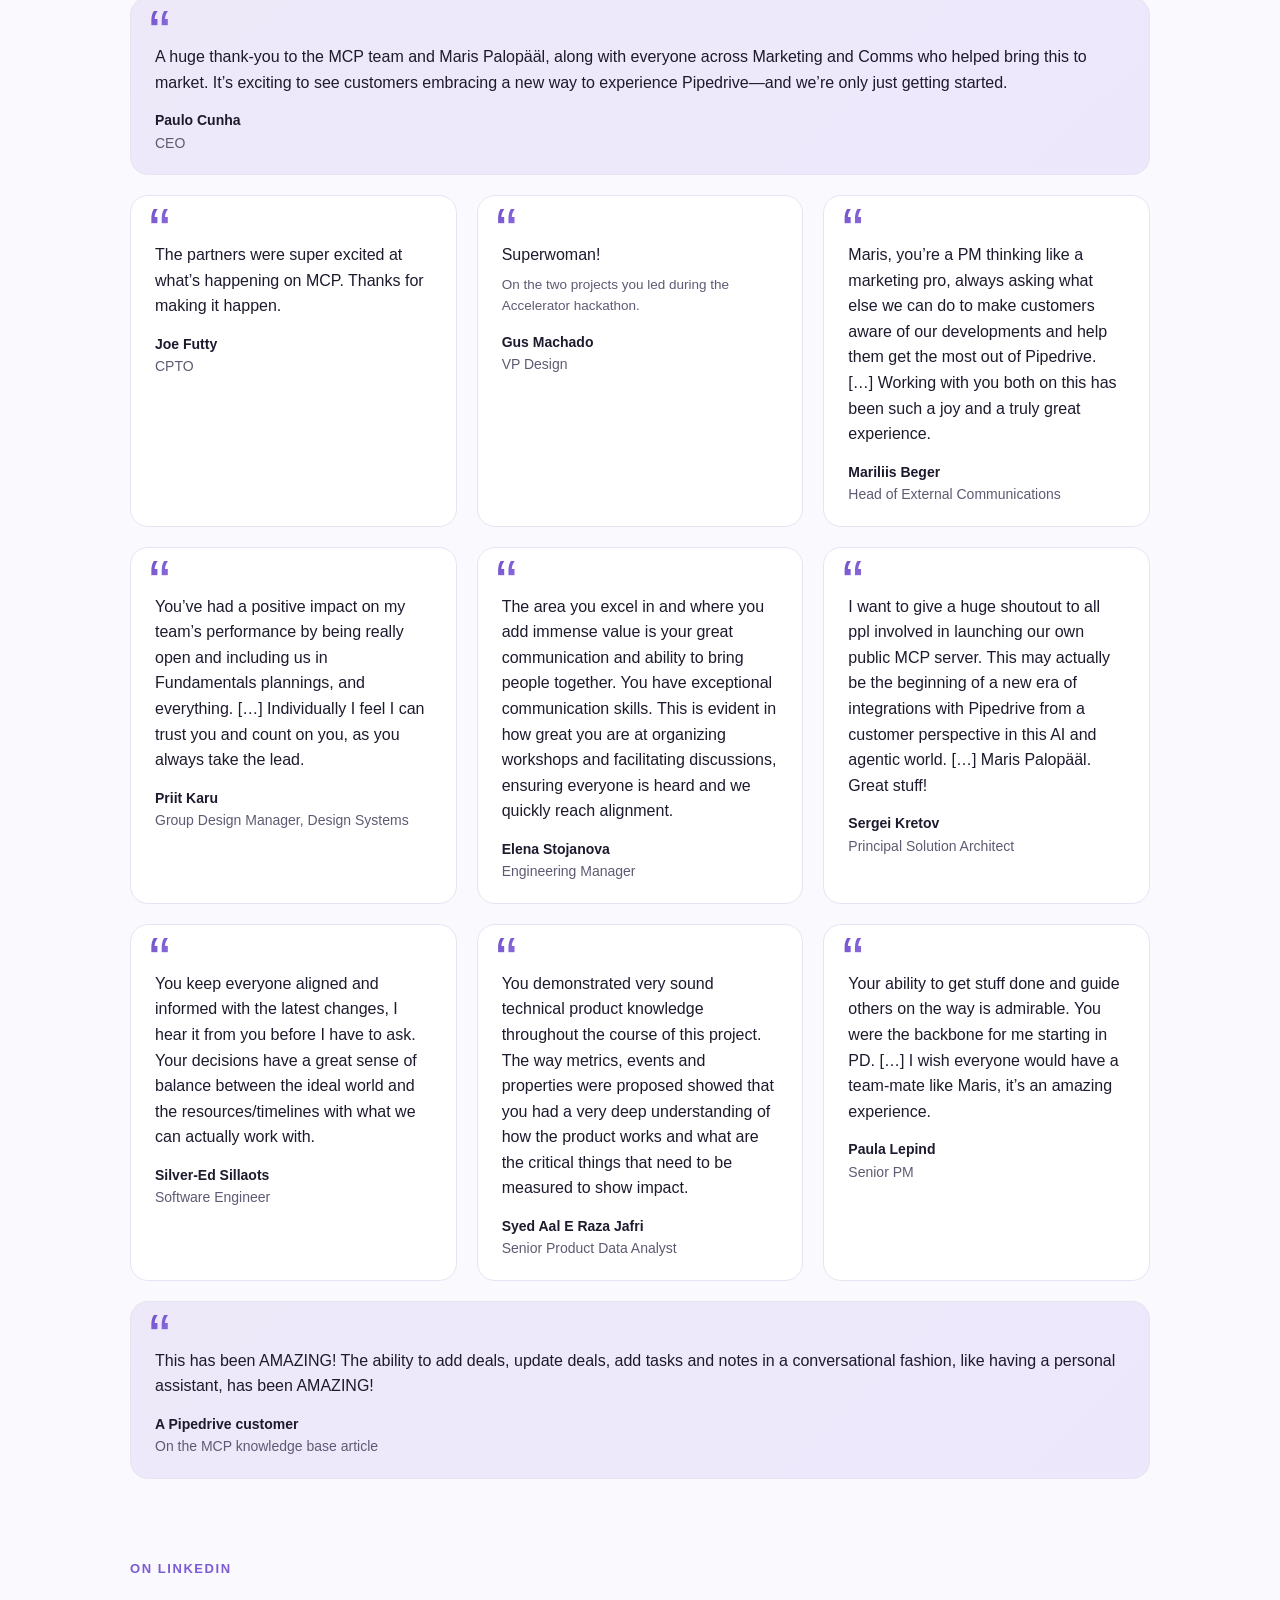
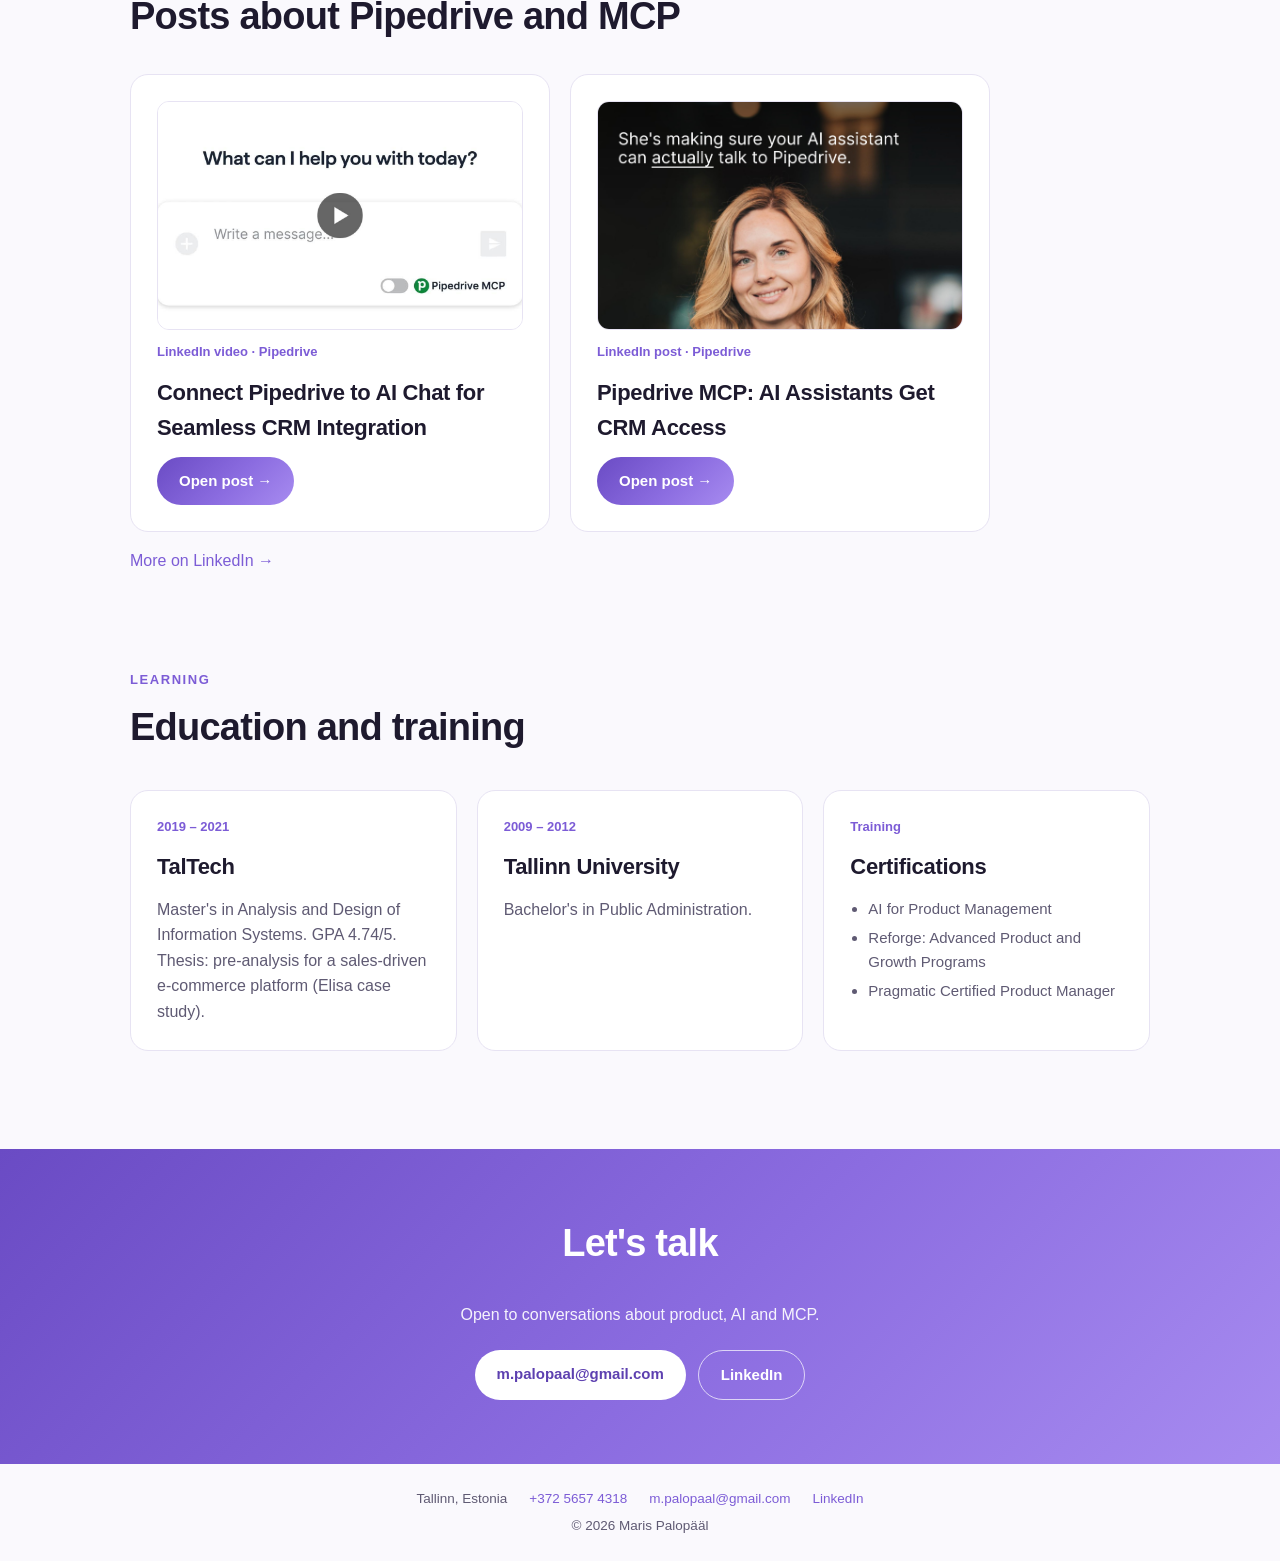
==== commit 65586e54: "Update About text; tidy CEO quote copy Co-Authored-By: Claude Sonnet 5.5 <noreply@anthropic.com>" ====
--- a/index.html
+++ b/index.html
@@ -55,8 +55,10 @@
     <h2>About me</h2>
     <div class="about">
       <div>
-        <p>I'm a Senior Product Manager who takes on new, ambiguous product areas and turns them into clear direction and results. My background mixes UX and design systems, experimentation, growth and AI.</p>
-        <p>I use Claude with MCP integrations daily in my work, and I build AI-powered features, MCP servers and agentic integrations.</p>
+        <p>I’m a Senior Product Manager with 8+ years in B2B SaaS and telecom, and I’m at my best when the problem space is new, ambiguous and cross-team. I start by listening to the team and the customers, then set the goals together with the people who will build it. Colleagues describe the result as clear communication, people brought together, everyone aligned before they have to ask, and decisions that balance the ideal with what the team can actually deliver.</p>
+        <p>I’ve led teams both with and without formal authority: about three years of direct people leadership at Elisa, and cross-functional platform teams of 20+ people at Pipedrive, where I set direction and build commitment without direct reports.</p>
+        <p>Most recently I led Pipedrive’s public MCP server from proof of concept to GA, building the team around it from scratch. Before that, I was responsible for the overall product experience and front-end frameworks across Pipedrive. I’ve also reorganised teams after reorgs and team mergers across core and fundamentals areas, so people keep delivering through the change.</p>
+        <p>My background spans UX and design systems, experimentation, growth and AI. I’ve worked on both platform and customer-facing product features, owning them from first idea to shipped result, so I understand the whole picture, from the foundations to what users actually see and use. I use Claude with MCP integrations daily, and I lead teams building AI-powered features, MCP servers and agentic integrations, from first prototype to production.</p>
       </div>
       <div class="chips">
         <span class="chip">Product strategy</span>
@@ -127,7 +129,7 @@
     <div class="quotes">
 
       <blockquote class="wide">
-        <p>A huge thank-you to [the MCP team] and Maris Palopääl, along with everyone across Marketing and Comms who helped bring this to market. It’s exciting to see customers embracing a new way to experience Pipedrive—and we’re only just getting started.</p>
+        <p>A huge thank-you to the MCP team and Maris Palopääl, along with everyone across Marketing and Comms who helped bring this to market. It’s exciting to see customers embracing a new way to experience Pipedrive—and we’re only just getting started.</p>
         <footer><b>Paulo Cunha</b>CEO</footer>
       </blockquote>
 
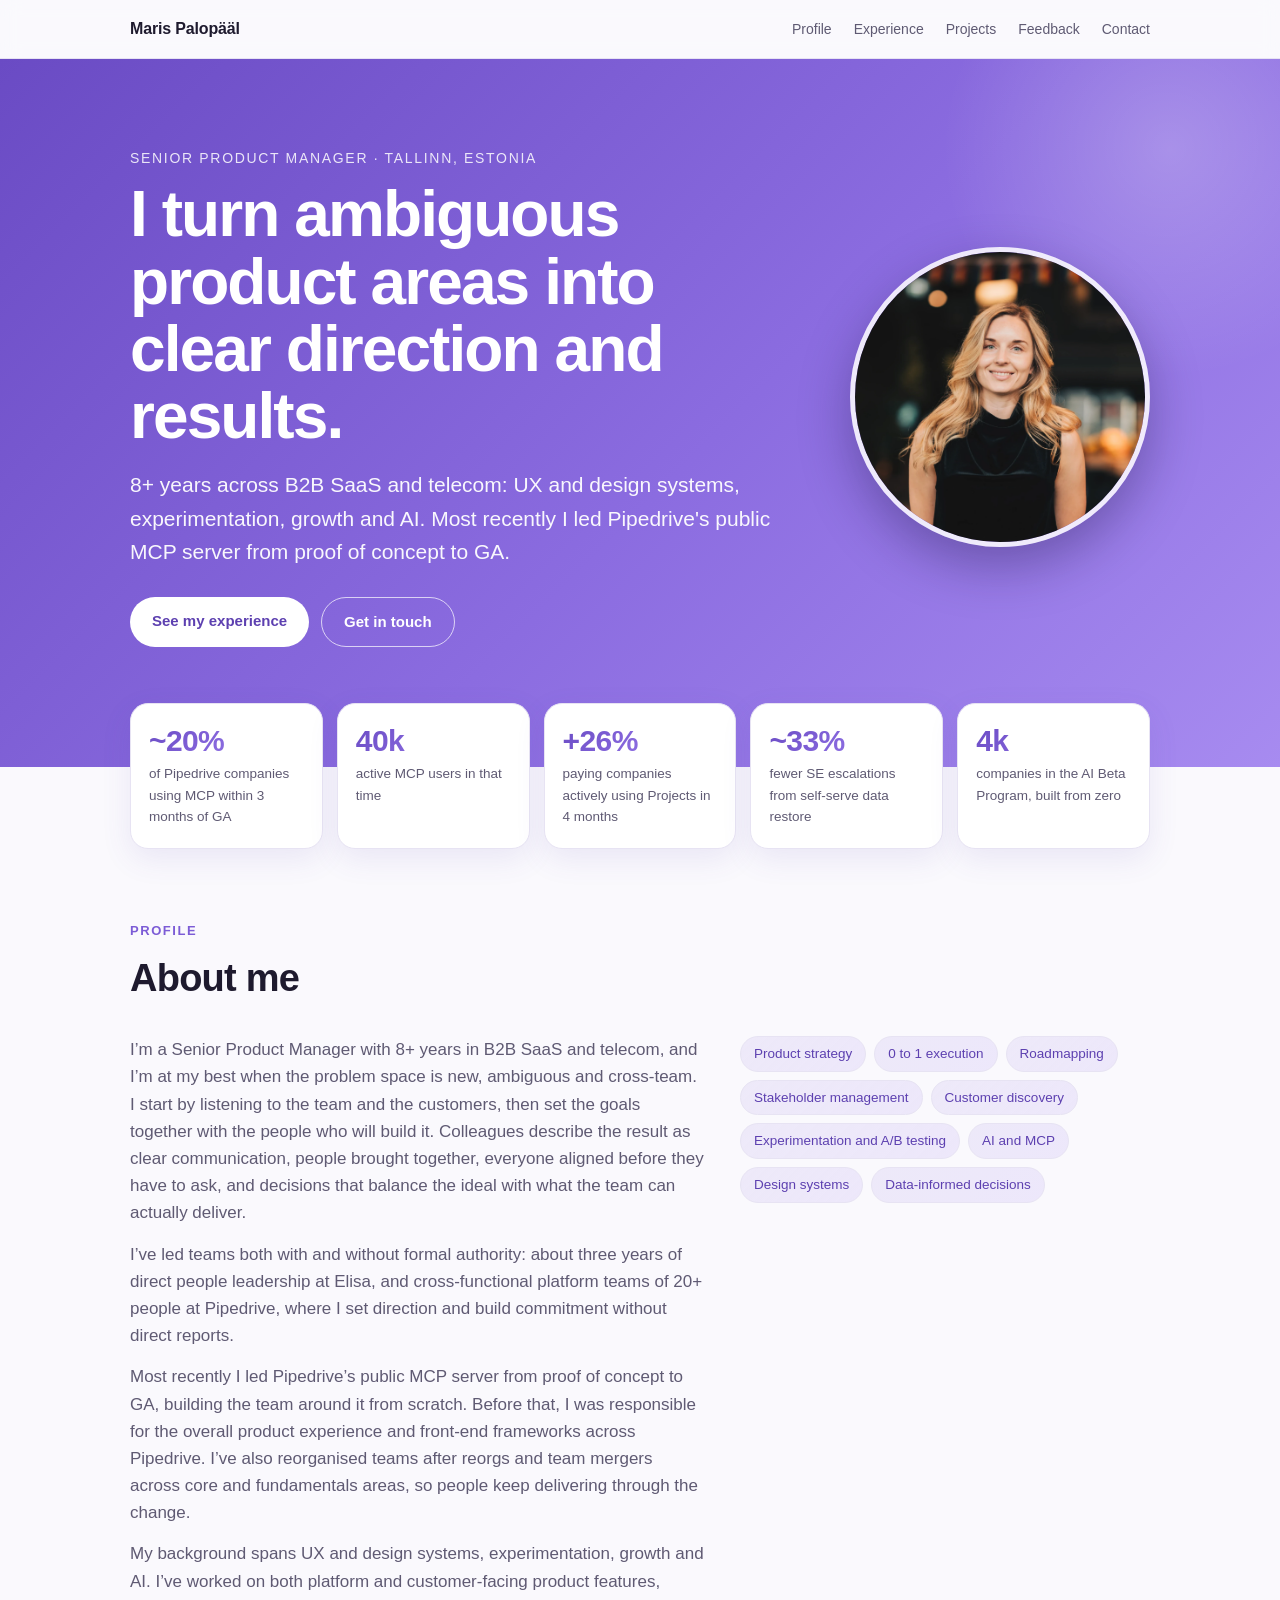
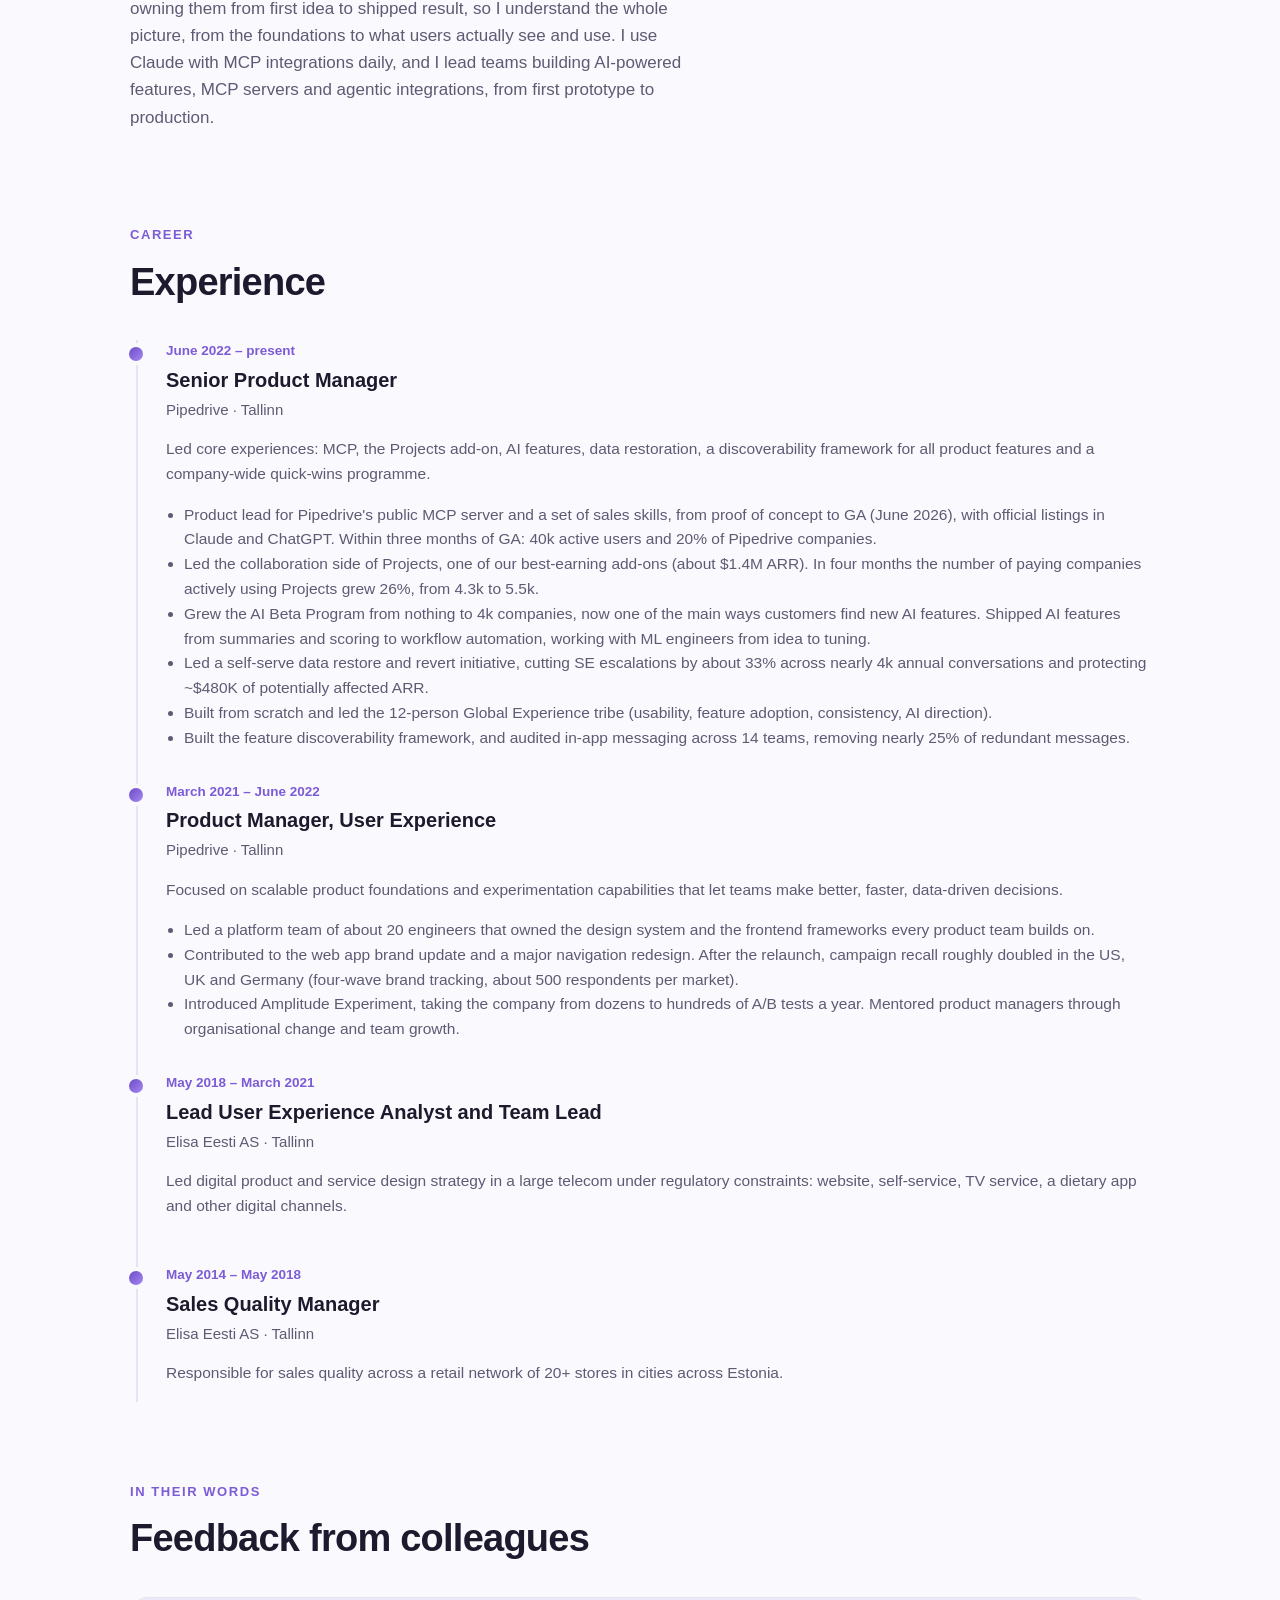
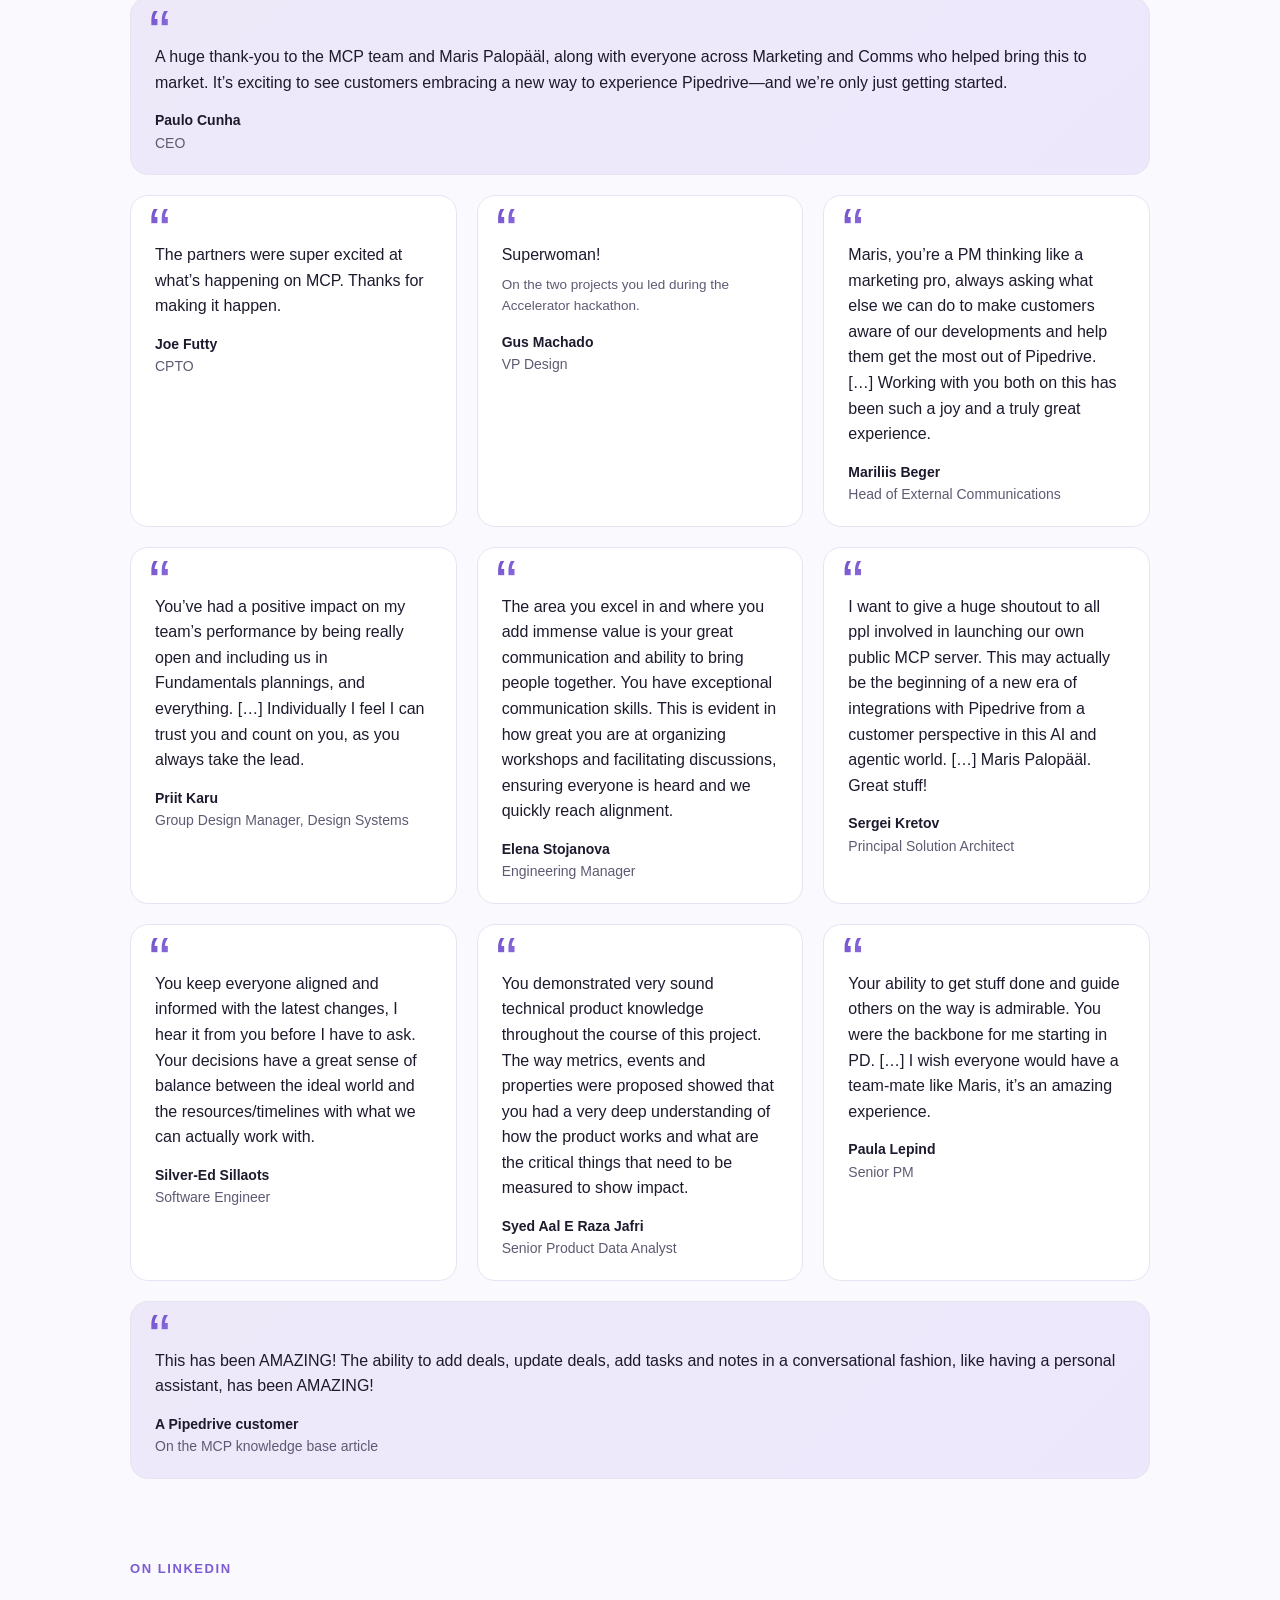
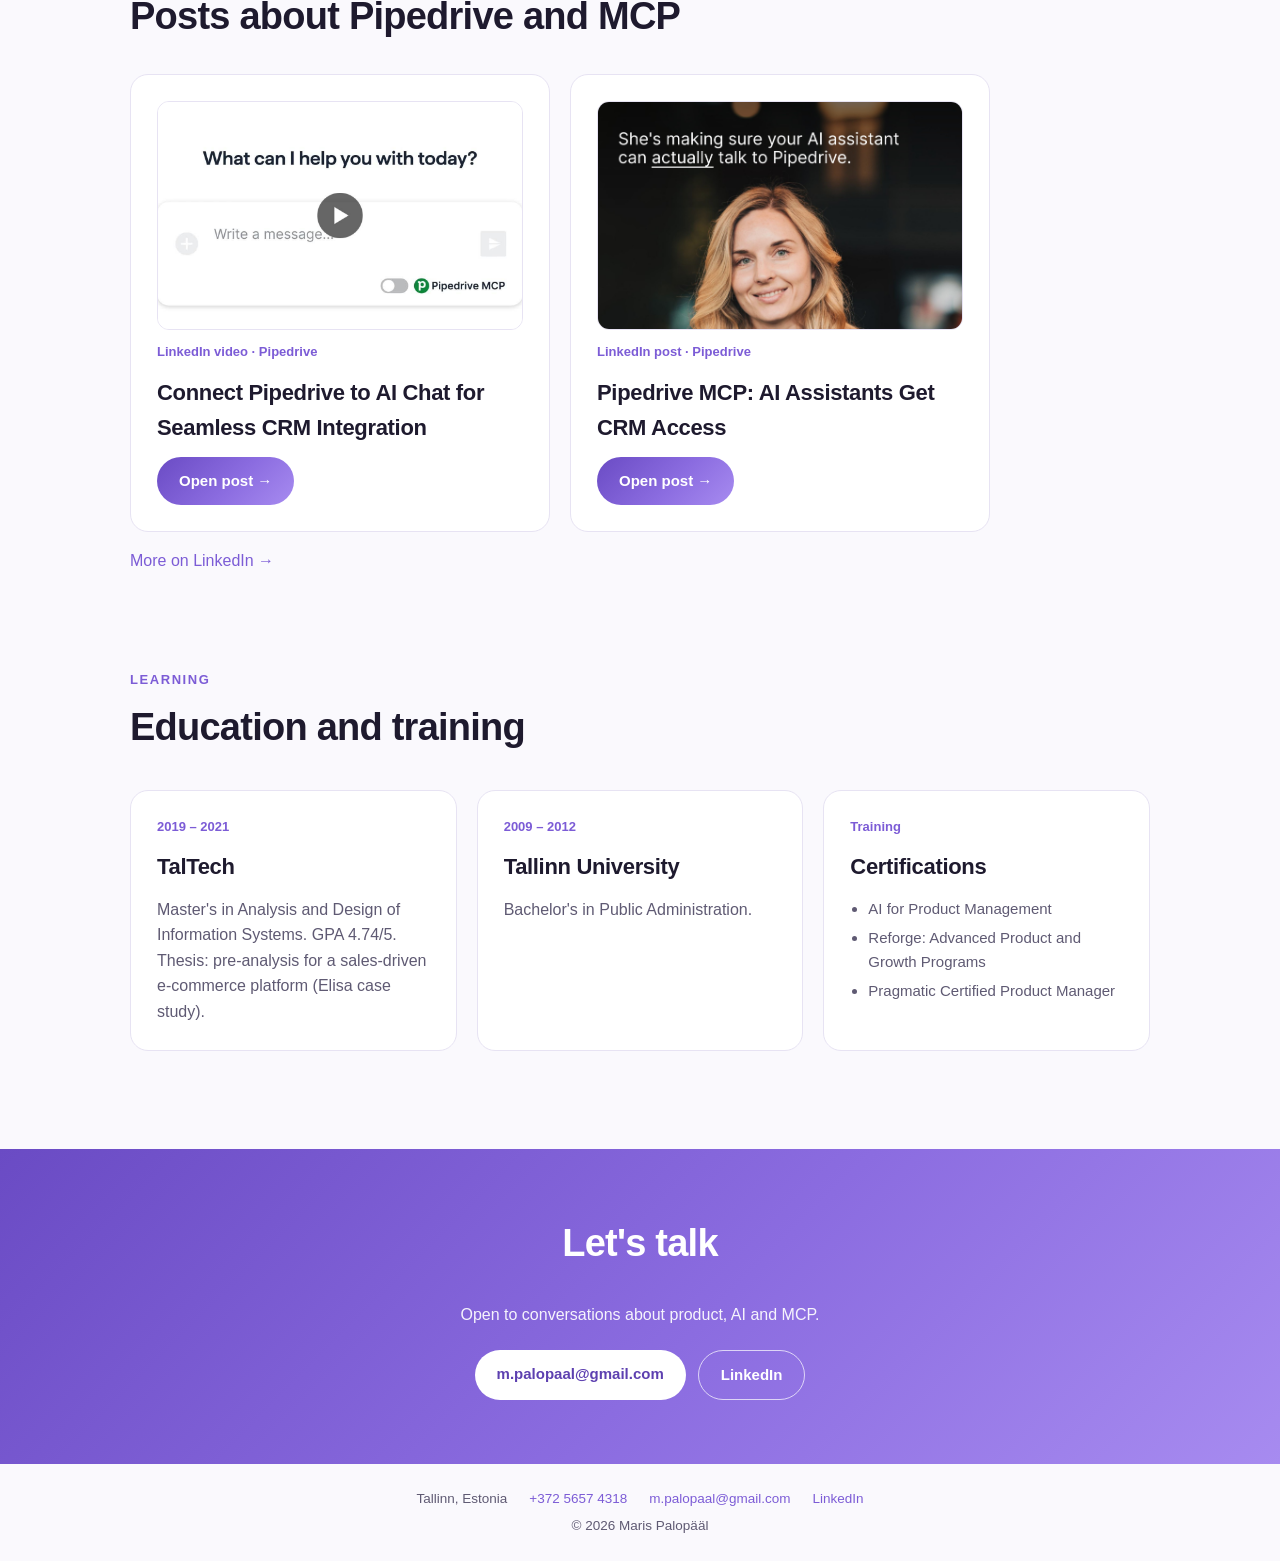
==== commit 15e2ba0c: "Add Projects catalogue page and nav link Co-Authored-By: Claude Sonnet 5.5 <noreply@anthropic.com>" ====
--- a/index.html
+++ b/index.html
@@ -15,6 +15,7 @@
     <ul>
       <li><a href="#profile">Profile</a></li>
       <li><a href="#experience">Experience</a></li>
+      <li><a href="projects.html">Projects</a></li>
       <li><a href="#feedback">Feedback</a></li>
       <li><a href="#contact">Contact</a></li>
     </ul>
--- a/styles.css
+++ b/styles.css
@@ -189,8 +189,18 @@
 
 @media (max-width: 760px) {
   .about, .featured .cols { grid-template-columns: 1fr; }
-  .nav ul { gap: 14px; }
-  .nav ul li:nth-child(n+4) { display: none; }
+  .nav ul { gap: 12px; }
+  .nav ul a { font-size: 13px; }
+  .nav ul li:nth-child(n+5) { display: none; }
   .hero { padding: 64px 0 100px; }
 }
 blockquote p small { display:block; margin-top:6px; font-size:13.5px; color: var(--muted); }
+
+/* Projects catalogue */
+.nav ul a.active { color: var(--purple); }
+.page-hero { padding: 64px 0 72px; }
+.group { margin: 34px 0 14px; font-size: 14px; text-transform: uppercase; letter-spacing: 0.08em; color: var(--purple); }
+.cat { display: grid; grid-template-columns: repeat(auto-fill, minmax(260px, 1fr)); gap: 12px; }
+.item { background: var(--card); border: 1px solid var(--line); border-radius: 14px; padding: 14px 16px; }
+.item b { display: block; font-size: 15.5px; margin-bottom: 4px; }
+.item p { margin: 0; color: var(--muted); font-size: 14px; line-height: 1.5; }
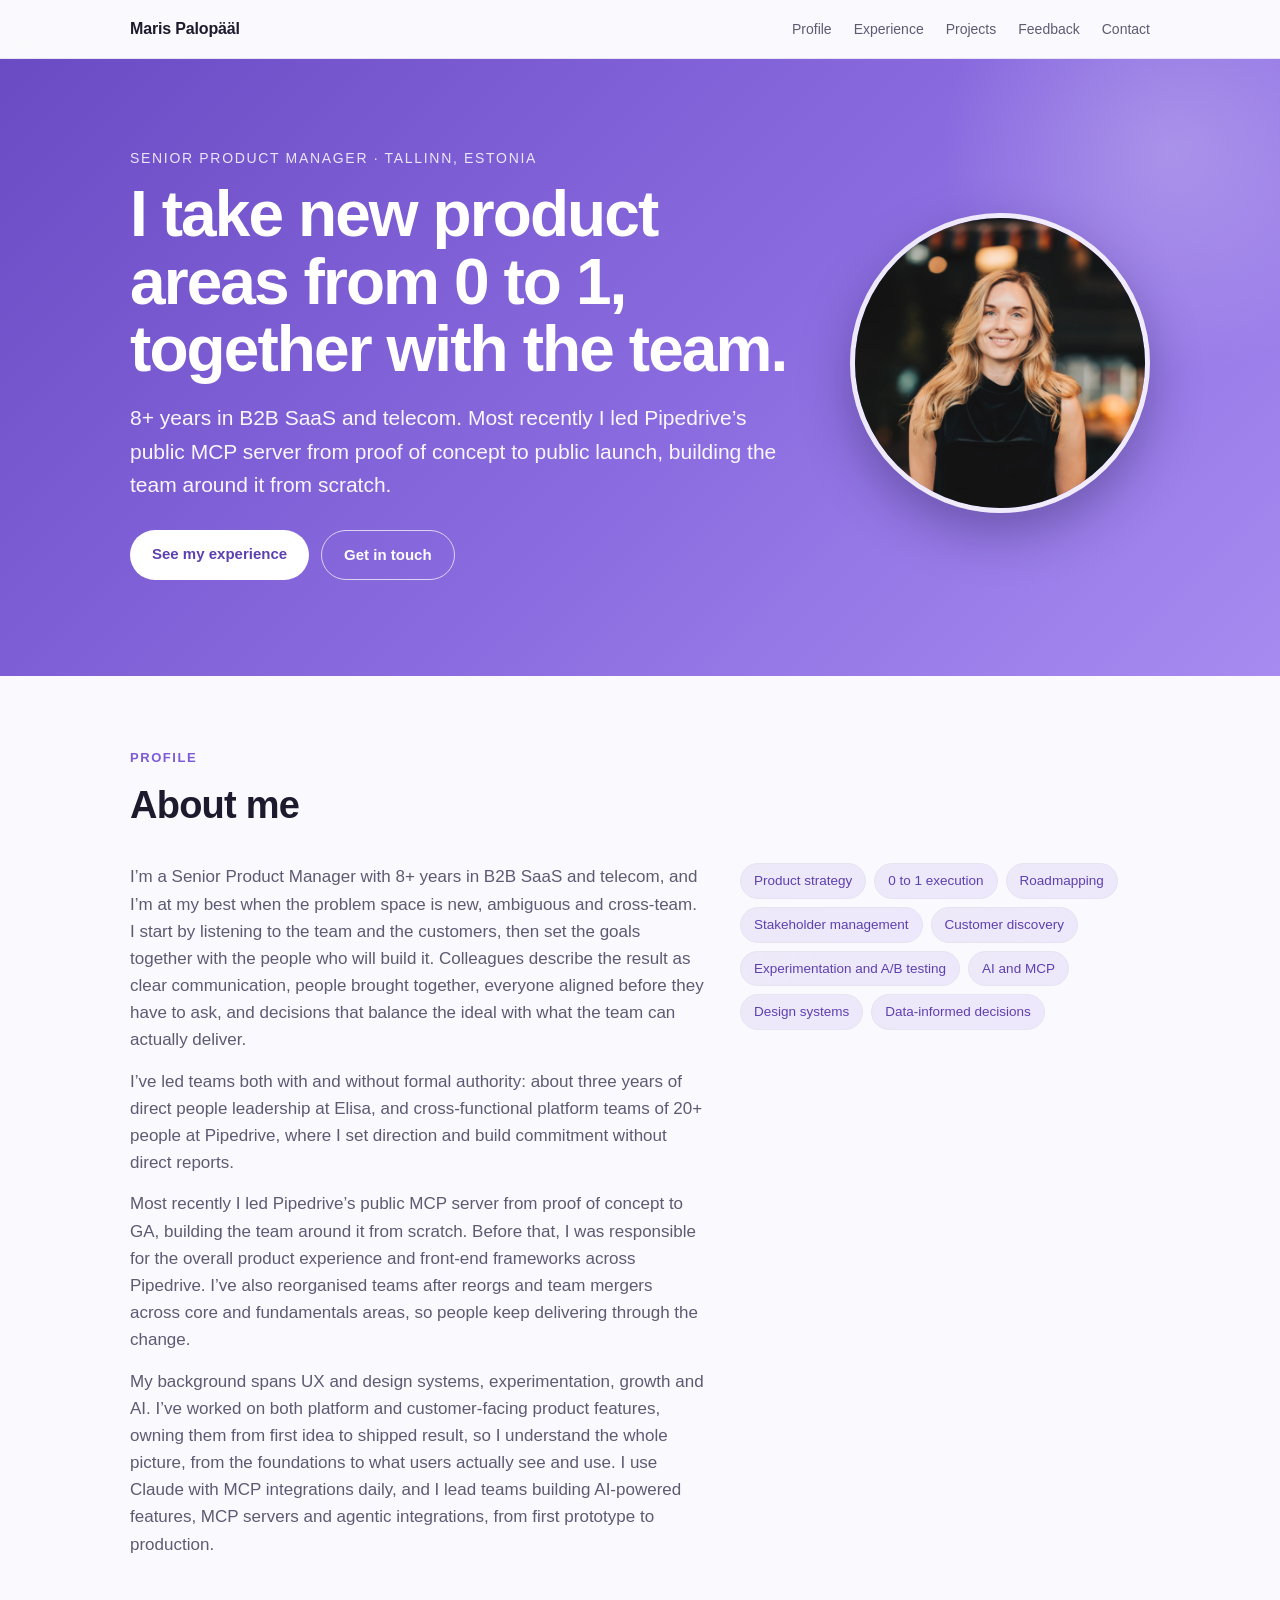
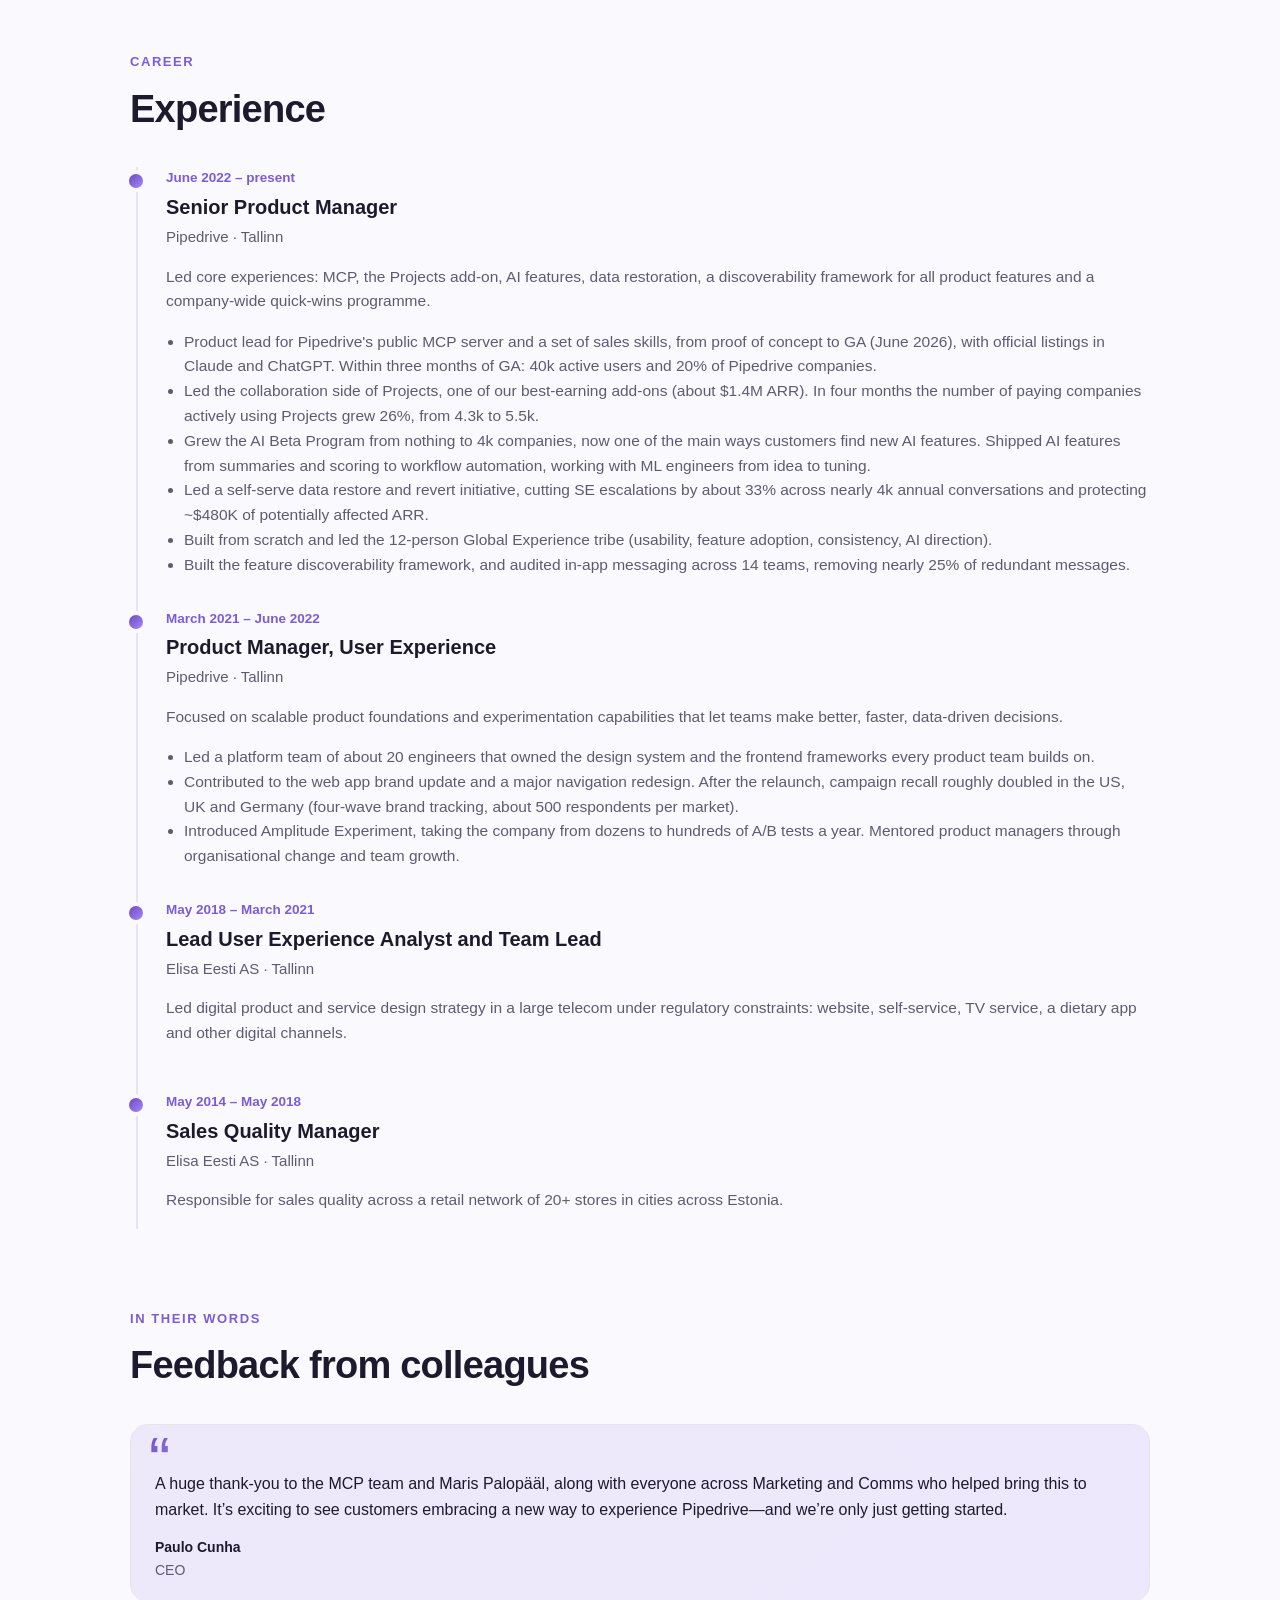
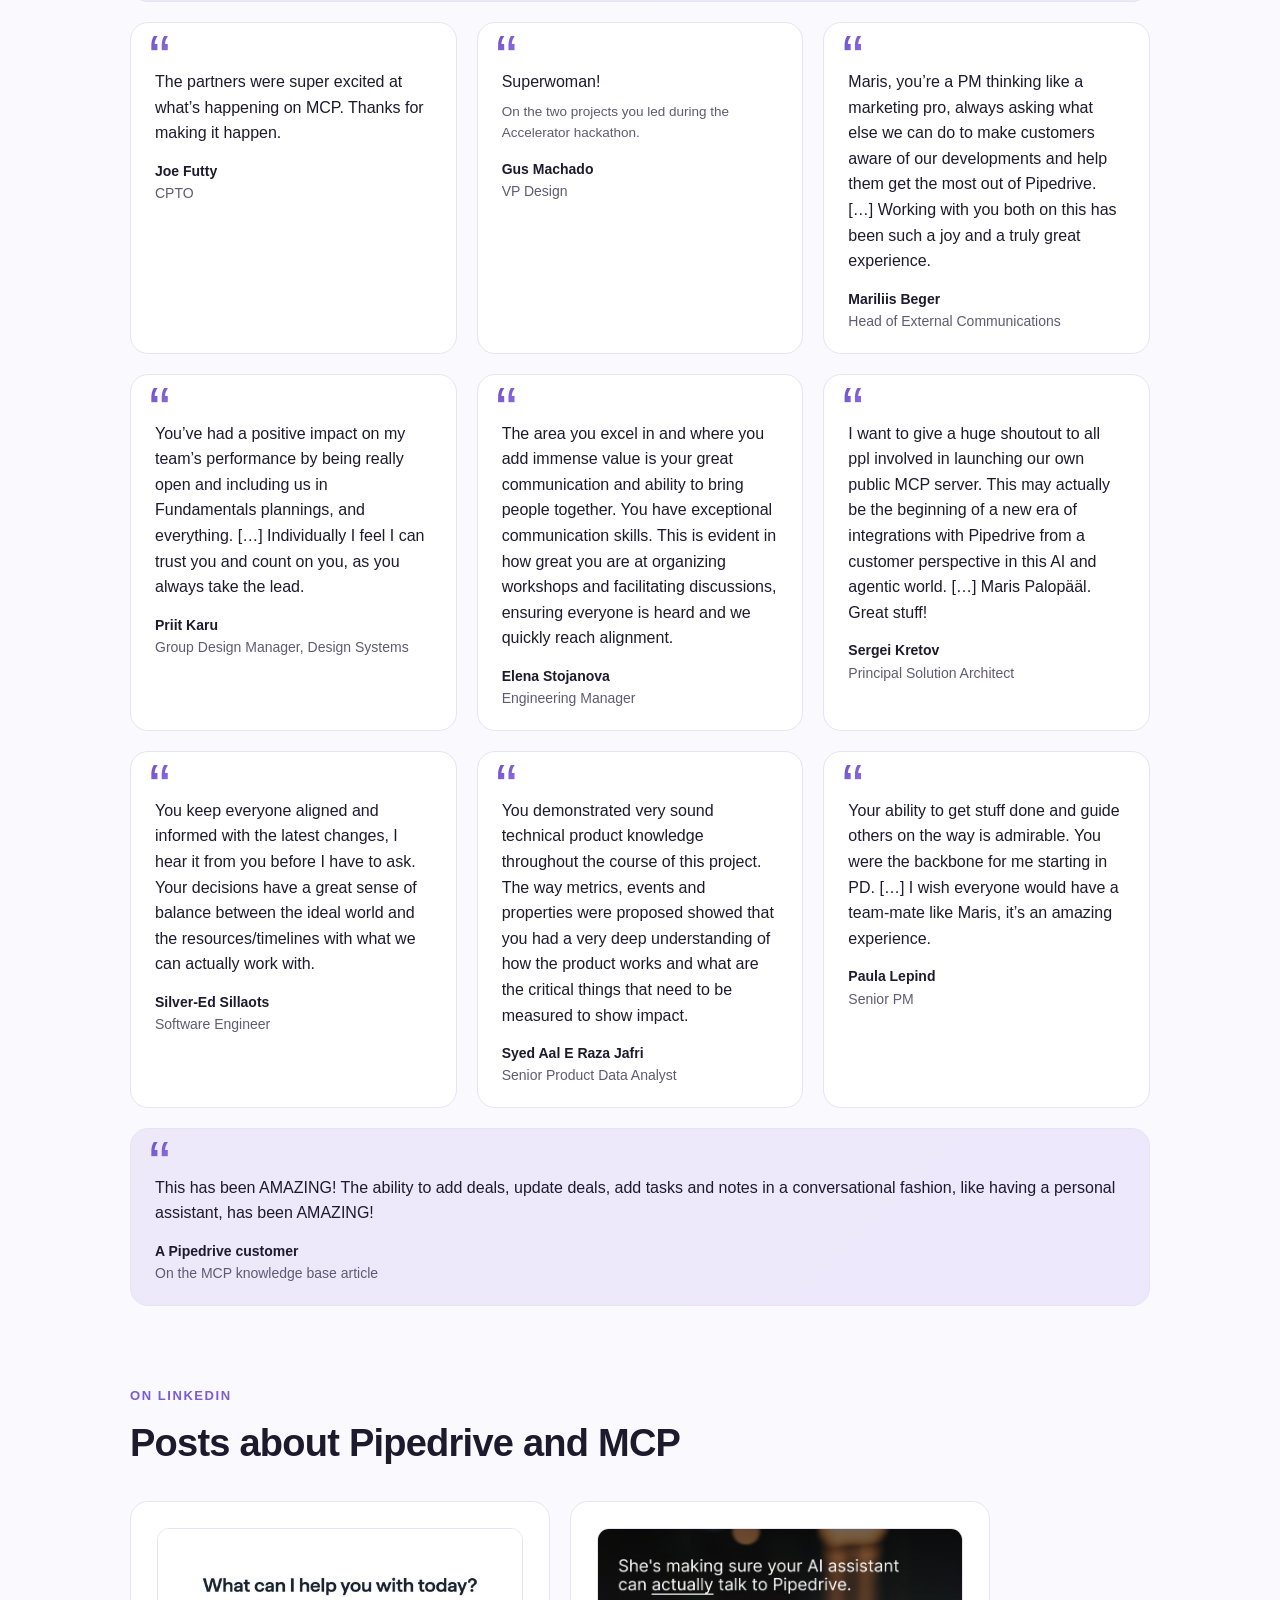
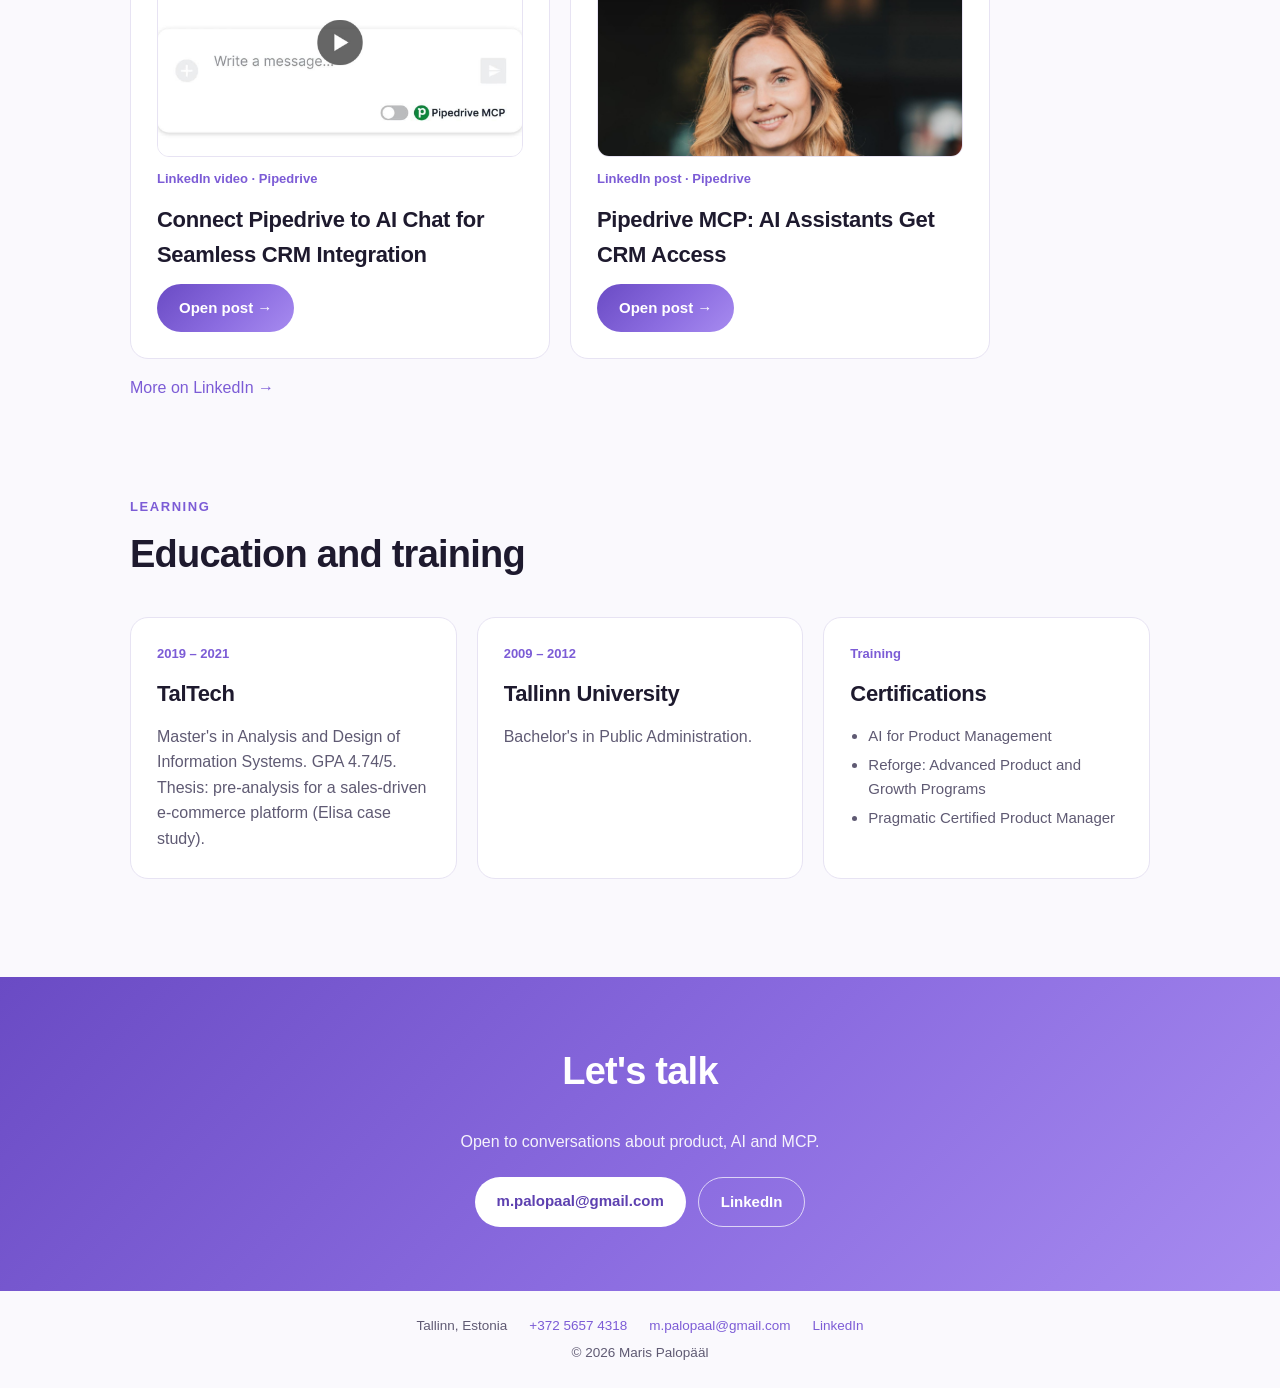
==== commit 107e3537: "New hero copy, remove stat tiles, tweak Projects page copy Co-Authored-By: Claude Sonnet 5.5 <norepl" ====
--- a/index.html
+++ b/index.html
@@ -26,8 +26,8 @@
   <div class="wrap hero-grid">
     <div>
       <div class="eyebrow">Senior Product Manager · Tallinn, Estonia</div>
-      <h1>I turn ambiguous product areas into clear direction and results.</h1>
-      <p class="lead">8+ years across B2B SaaS and telecom: UX and design systems, experimentation, growth and AI. Most recently I led Pipedrive's public MCP server from proof of concept to GA.</p>
+      <h1>I take new product areas from 0 to 1, together with the team.</h1>
+      <p class="lead">8+ years in B2B SaaS and telecom. Most recently I led Pipedrive’s public MCP server from proof of concept to public launch, building the team around it from scratch.</p>
       <div class="btns">
         <a class="btn" href="#experience">See my experience</a>
         <a class="btn ghost" href="#contact">Get in touch</a>
@@ -38,18 +38,6 @@
 </header>
 
 <main class="wrap">
-
-  <div class="stats">
-    <div class="stat"><b>~20%</b><span>of Pipedrive companies using MCP within 3 months of GA</span></div>
-    <div class="stat"><b>40k</b><span>active MCP users in that time</span></div>
-    <div class="stat"><b>+26%</b><span>paying companies actively using Projects in 4 months</span></div>
-    <div class="stat"><b>~33%</b><span>fewer SE escalations from self-serve data restore</span></div>
-    <div class="stat"><b>4k</b><span>companies in the AI Beta Program, built from zero</span></div>
-  </div>
-
-
-
-
 
   <section id="profile">
     <div class="kicker">Profile</div>
--- a/styles.css
+++ b/styles.css
@@ -55,7 +55,7 @@
 .hero {
   background: var(--grad);
   color: #fff;
-  padding: 88px 0 120px;
+  padding: 88px 0 96px;
   position: relative;
   overflow: hidden;
 }
@@ -192,7 +192,7 @@
   .nav ul { gap: 12px; }
   .nav ul a { font-size: 13px; }
   .nav ul li:nth-child(n+5) { display: none; }
-  .hero { padding: 64px 0 100px; }
+  .hero { padding: 64px 0 72px; }
 }
 blockquote p small { display:block; margin-top:6px; font-size:13.5px; color: var(--muted); }
 
@@ -200,7 +200,18 @@
 .nav ul a.active { color: var(--purple); }
 .page-hero { padding: 64px 0 72px; }
 .group { margin: 34px 0 14px; font-size: 14px; text-transform: uppercase; letter-spacing: 0.08em; color: var(--purple); }
-.cat { display: grid; grid-template-columns: repeat(auto-fill, minmax(260px, 1fr)); gap: 12px; }
-.item { background: var(--card); border: 1px solid var(--line); border-radius: 14px; padding: 14px 16px; }
-.item b { display: block; font-size: 15.5px; margin-bottom: 4px; }
-.item p { margin: 0; color: var(--muted); font-size: 14px; line-height: 1.5; }
+.searchbar { margin-top: 36px; position: sticky; top: 58px; z-index: 5; background: var(--bg); padding: 12px 0 10px; }
+#q { width: 100%; font: inherit; font-size: 16px; padding: 13px 18px; border-radius: 999px; border: 1.5px solid var(--line); background: var(--card); color: var(--ink); }
+#q:focus { outline: none; border-color: var(--purple); box-shadow: 0 0 0 4px rgba(124, 92, 214, 0.15); }
+.count { font-size: 13px; color: var(--muted); margin: 8px 6px 0; }
+.page-hero + main section:first-of-type { padding-top: 24px; }
+.list { background: var(--card); border: 1px solid var(--line); border-radius: var(--radius); overflow: hidden; }
+.row { display: flex; align-items: center; justify-content: space-between; gap: 18px; padding: 14px 20px; border-top: 1px solid var(--line); transition: background .15s; }
+.row:first-child { border-top: 0; }
+.row:hover { background: var(--grad-soft); }
+.row b { display: block; font-size: 16px; }
+.row p { margin: 2px 0 0; color: var(--muted); font-size: 14.5px; line-height: 1.5; }
+.tag { flex: none; font-size: 12px; font-weight: 600; padding: 4px 11px; border-radius: 999px; background: var(--grad-soft); color: var(--purple-deep); border: 1px solid var(--line); white-space: nowrap; }
+@media (prefers-color-scheme: dark) { .tag { color: var(--purple-light); } }
+[hidden] { display: none !important; }
+@media (max-width: 760px) { .row { flex-direction: column; align-items: flex-start; gap: 8px; } }
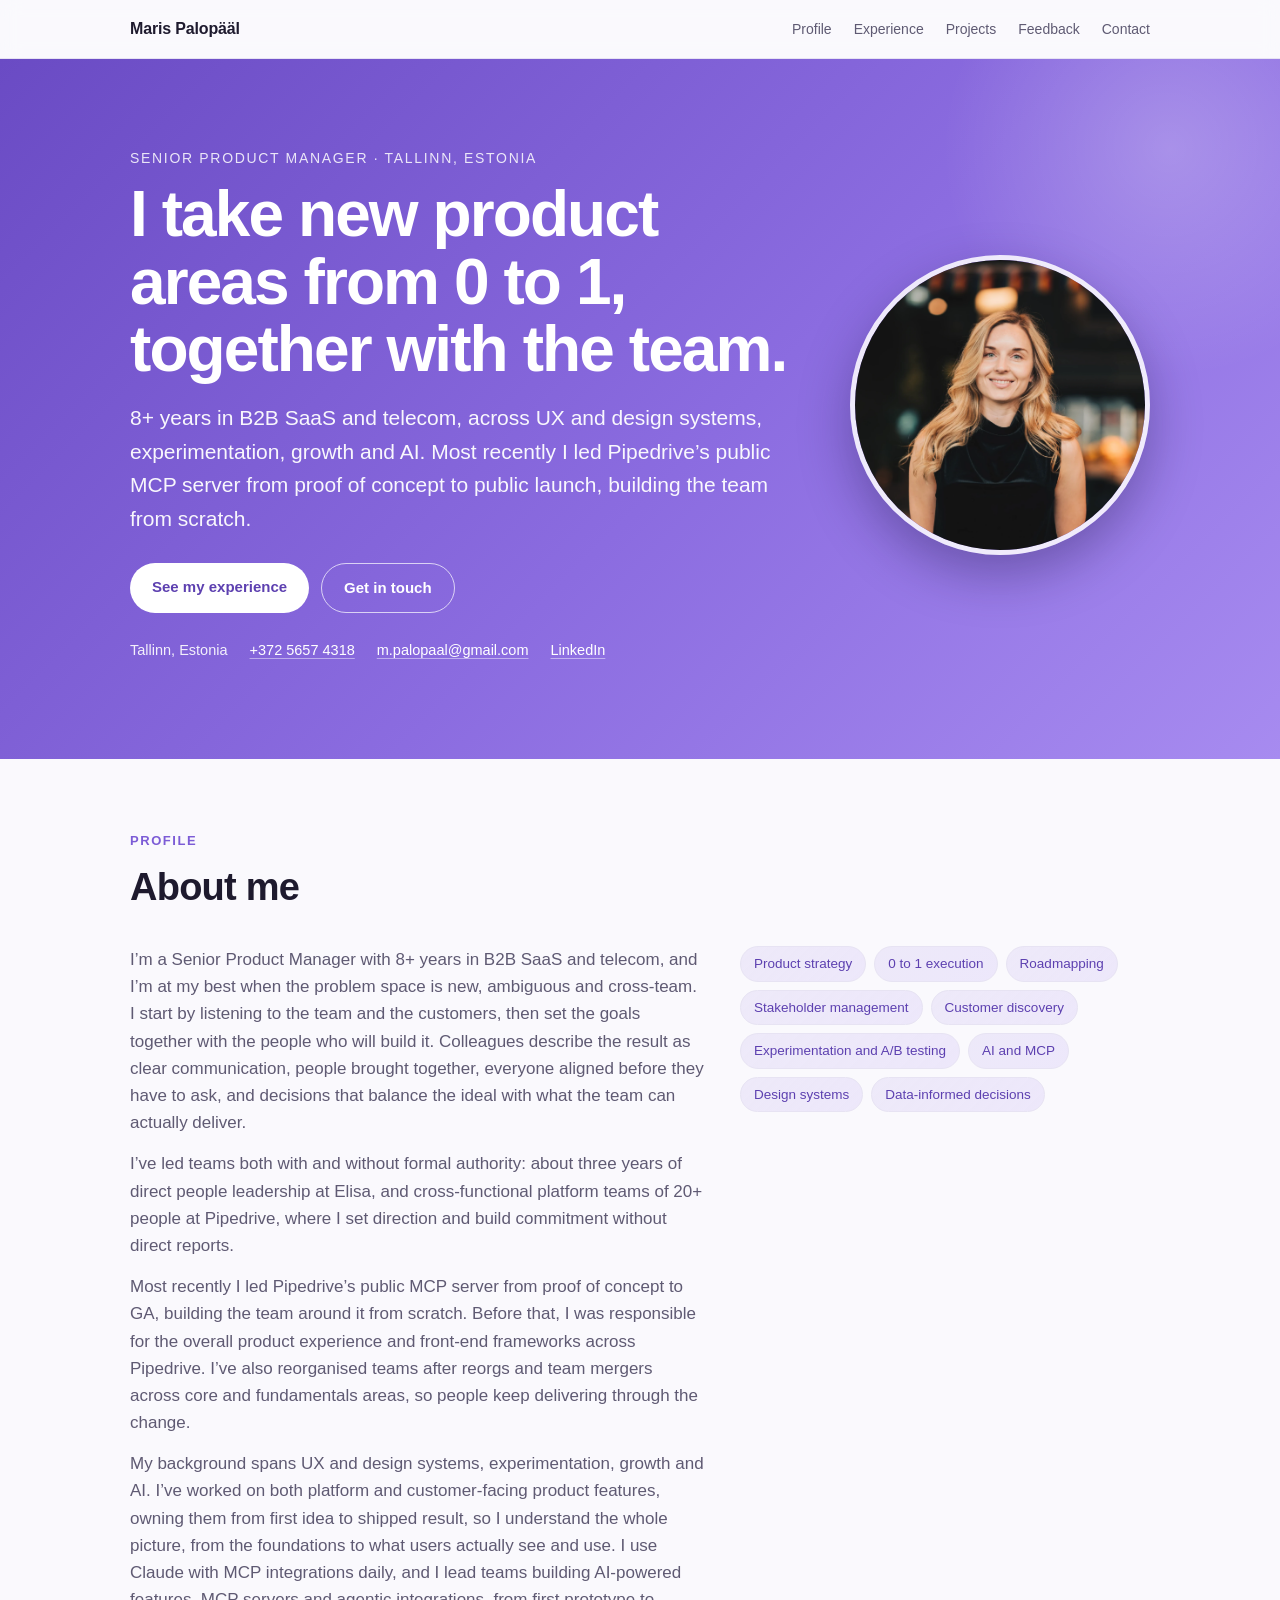
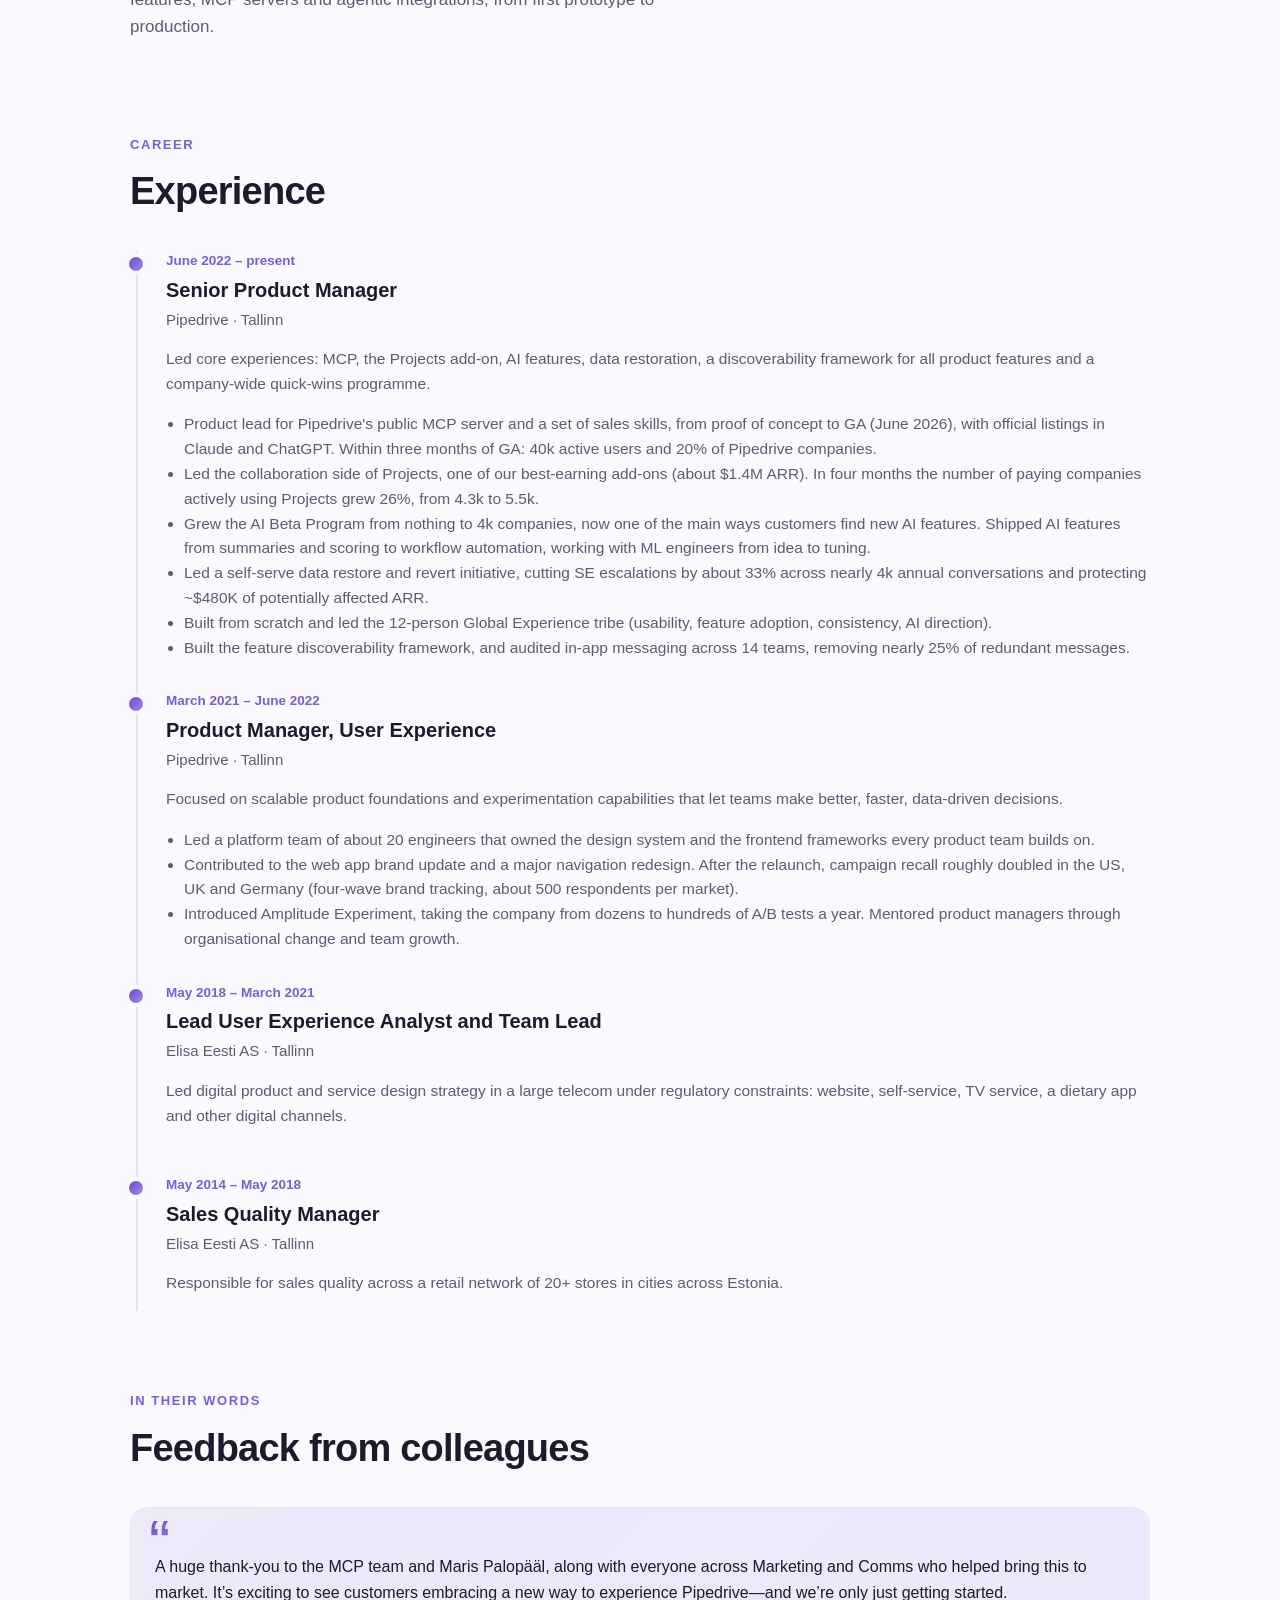
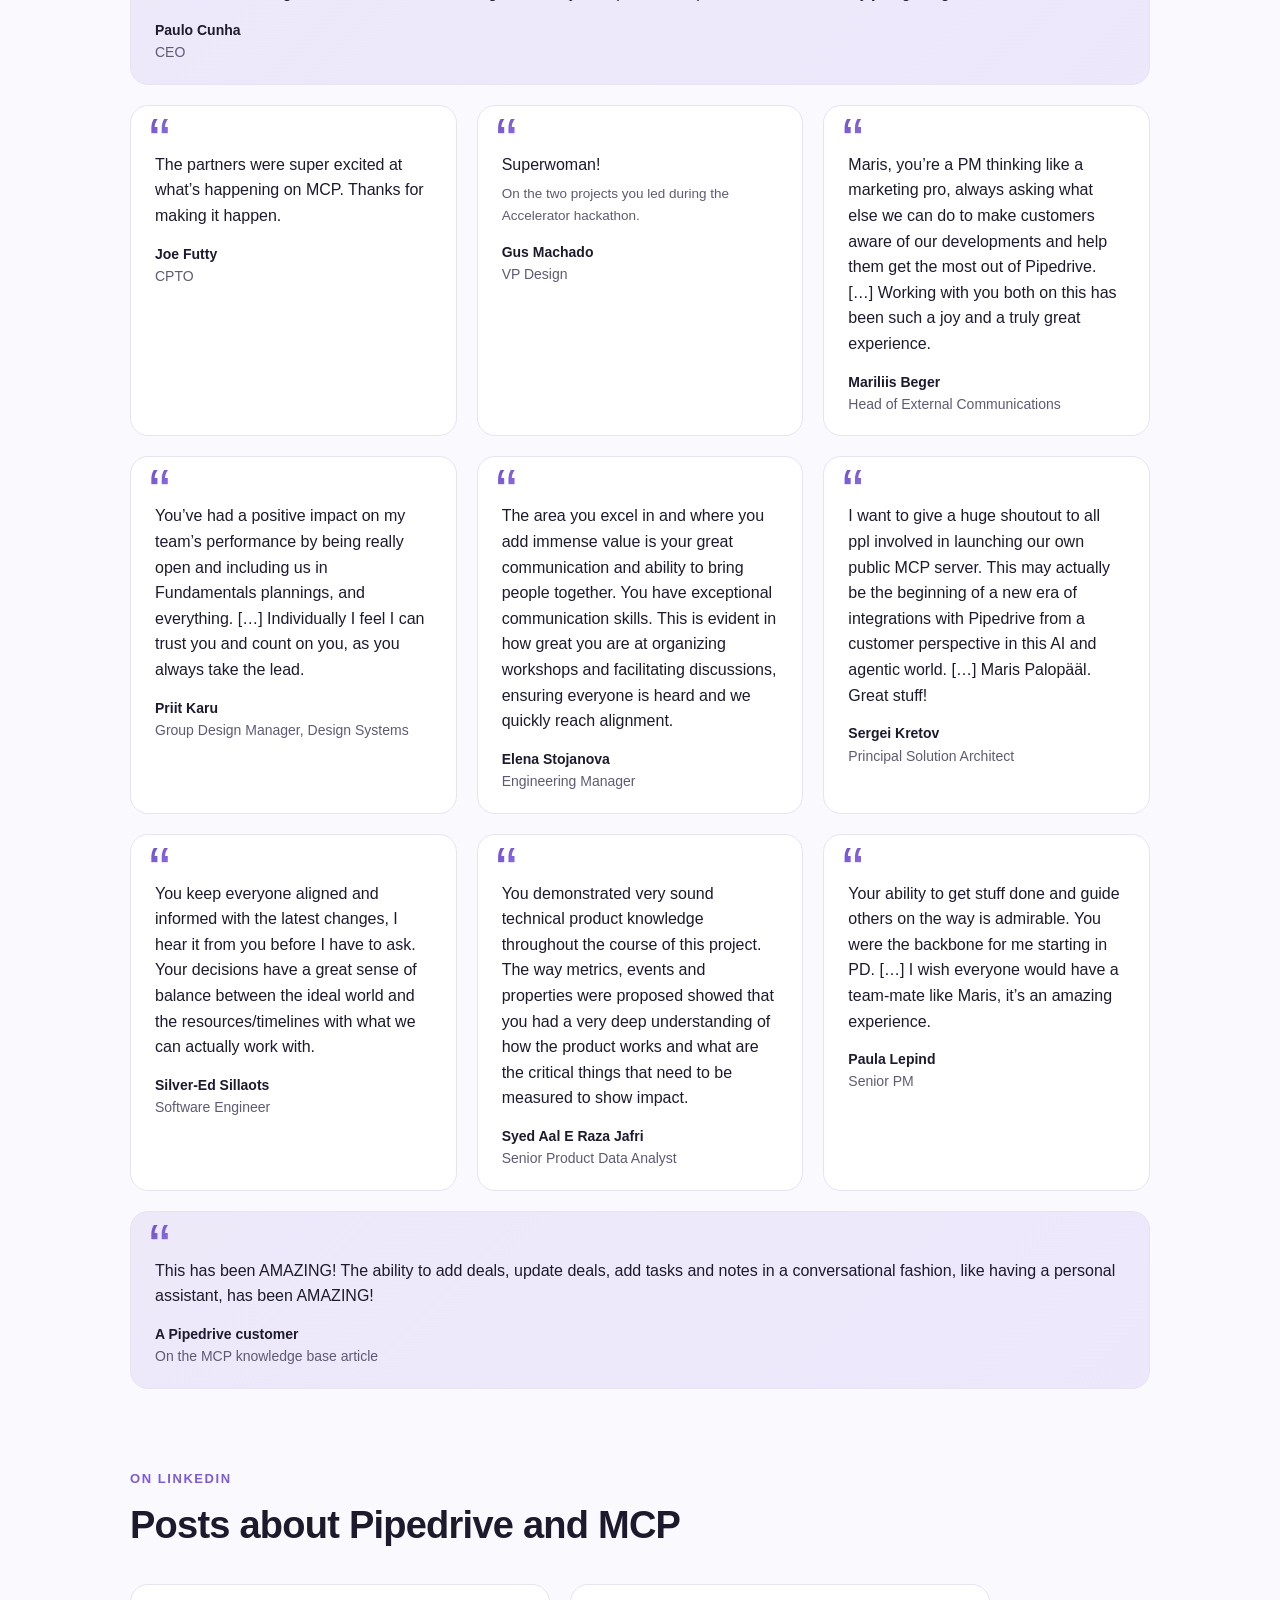
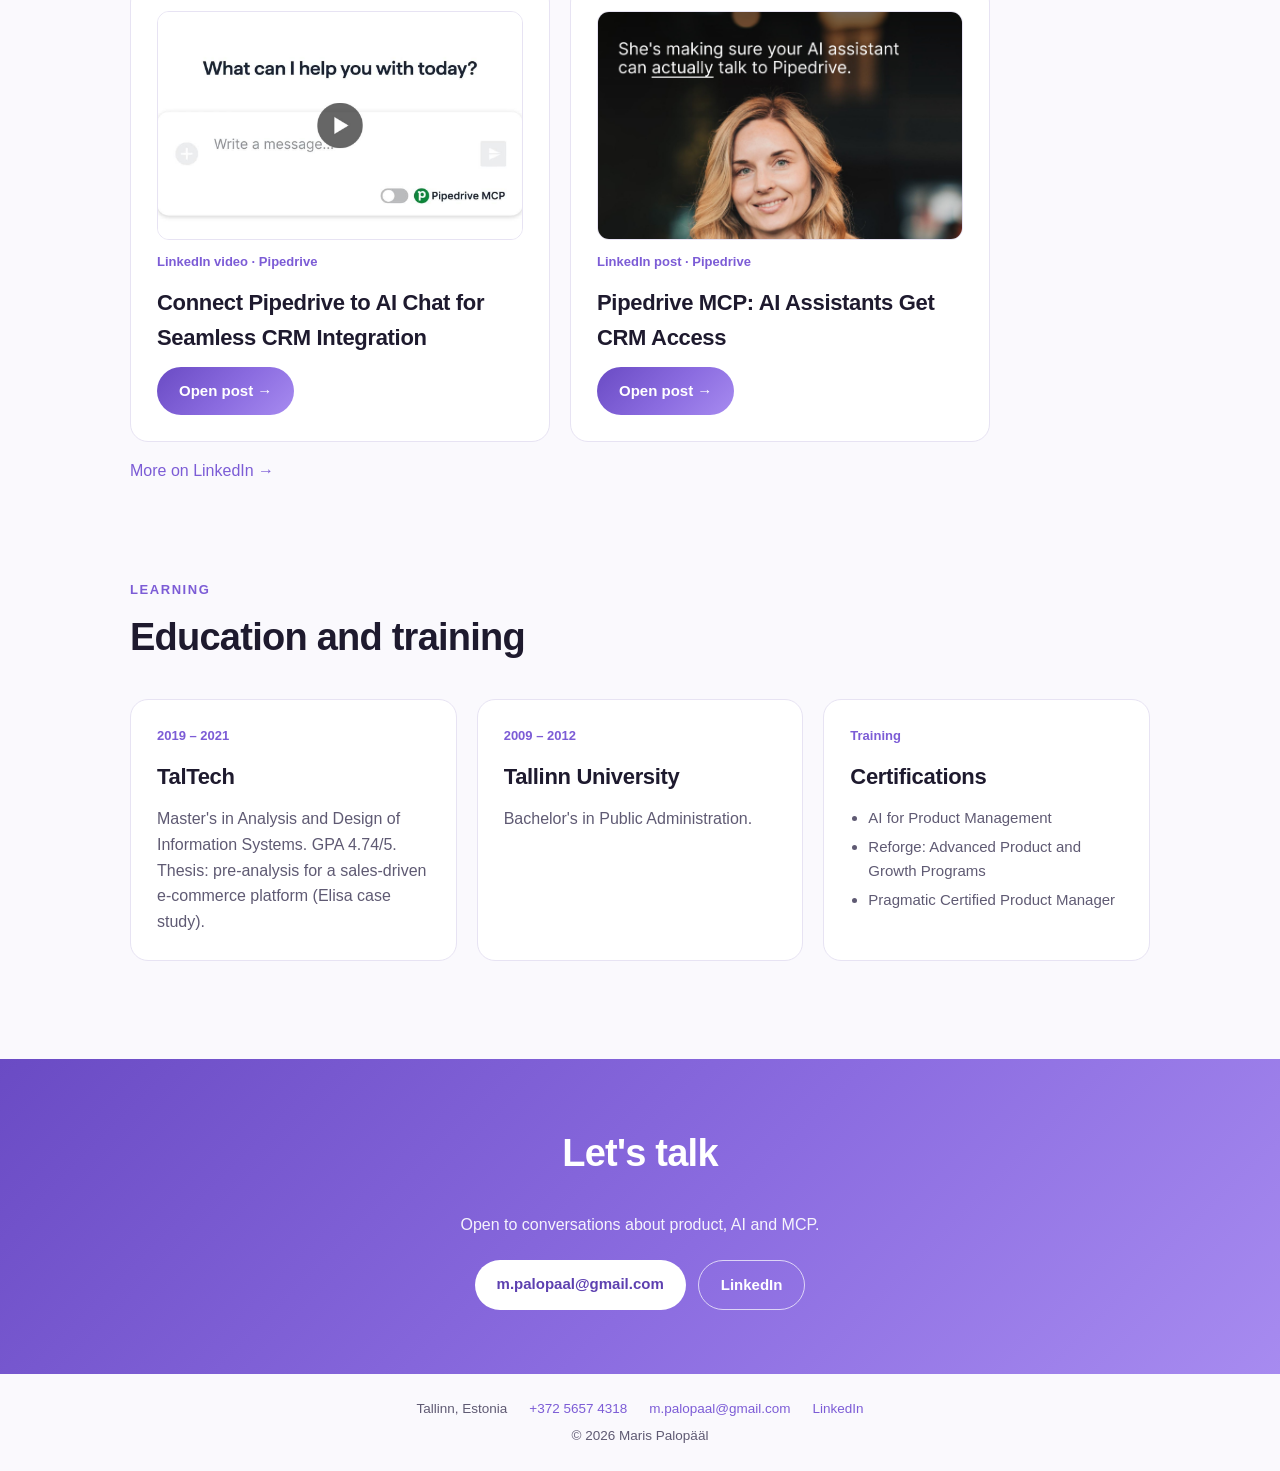
==== commit beaf4248: "Hero: longer subtext and contact row Co-Authored-By: Claude Sonnet 5.5 <noreply@anthropic.com>" ====
--- a/index.html
+++ b/index.html
@@ -27,10 +27,16 @@
     <div>
       <div class="eyebrow">Senior Product Manager · Tallinn, Estonia</div>
       <h1>I take new product areas from 0 to 1, together with the team.</h1>
-      <p class="lead">8+ years in B2B SaaS and telecom. Most recently I led Pipedrive’s public MCP server from proof of concept to public launch, building the team around it from scratch.</p>
+      <p class="lead">8+ years in B2B SaaS and telecom, across UX and design systems, experimentation, growth and AI. Most recently I led Pipedrive’s public MCP server from proof of concept to public launch, building the team from scratch.</p>
       <div class="btns">
         <a class="btn" href="#experience">See my experience</a>
         <a class="btn ghost" href="#contact">Get in touch</a>
+      </div>
+      <div class="hero-contact">
+        <span>Tallinn, Estonia</span>
+        <a href="tel:+37256574318">+372 5657 4318</a>
+        <a href="mailto:m.palopaal@gmail.com">m.palopaal@gmail.com</a>
+        <a href="https://www.linkedin.com/in/maris-palop%C3%A4%C3%A4l-7a1974b2/" target="_blank" rel="noopener">LinkedIn</a>
       </div>
     </div>
     <img class="portrait" src="assets/maris.webp" alt="Portrait of Maris Palopääl" width="300" height="300">
--- a/styles.css
+++ b/styles.css
@@ -215,3 +215,8 @@
 @media (prefers-color-scheme: dark) { .tag { color: var(--purple-light); } }
 [hidden] { display: none !important; }
 @media (max-width: 760px) { .row { flex-direction: column; align-items: flex-start; gap: 8px; } }
+
+/* Hero contact row */
+.hero-contact { display: flex; flex-wrap: wrap; gap: 6px 22px; margin-top: 26px; font-size: 14.5px; color: rgba(255,255,255,0.9); }
+.hero-contact a { color: #fff; text-decoration: underline; text-decoration-color: rgba(255,255,255,0.45); text-underline-offset: 3px; }
+.hero-contact a:hover { text-decoration-color: #fff; }
